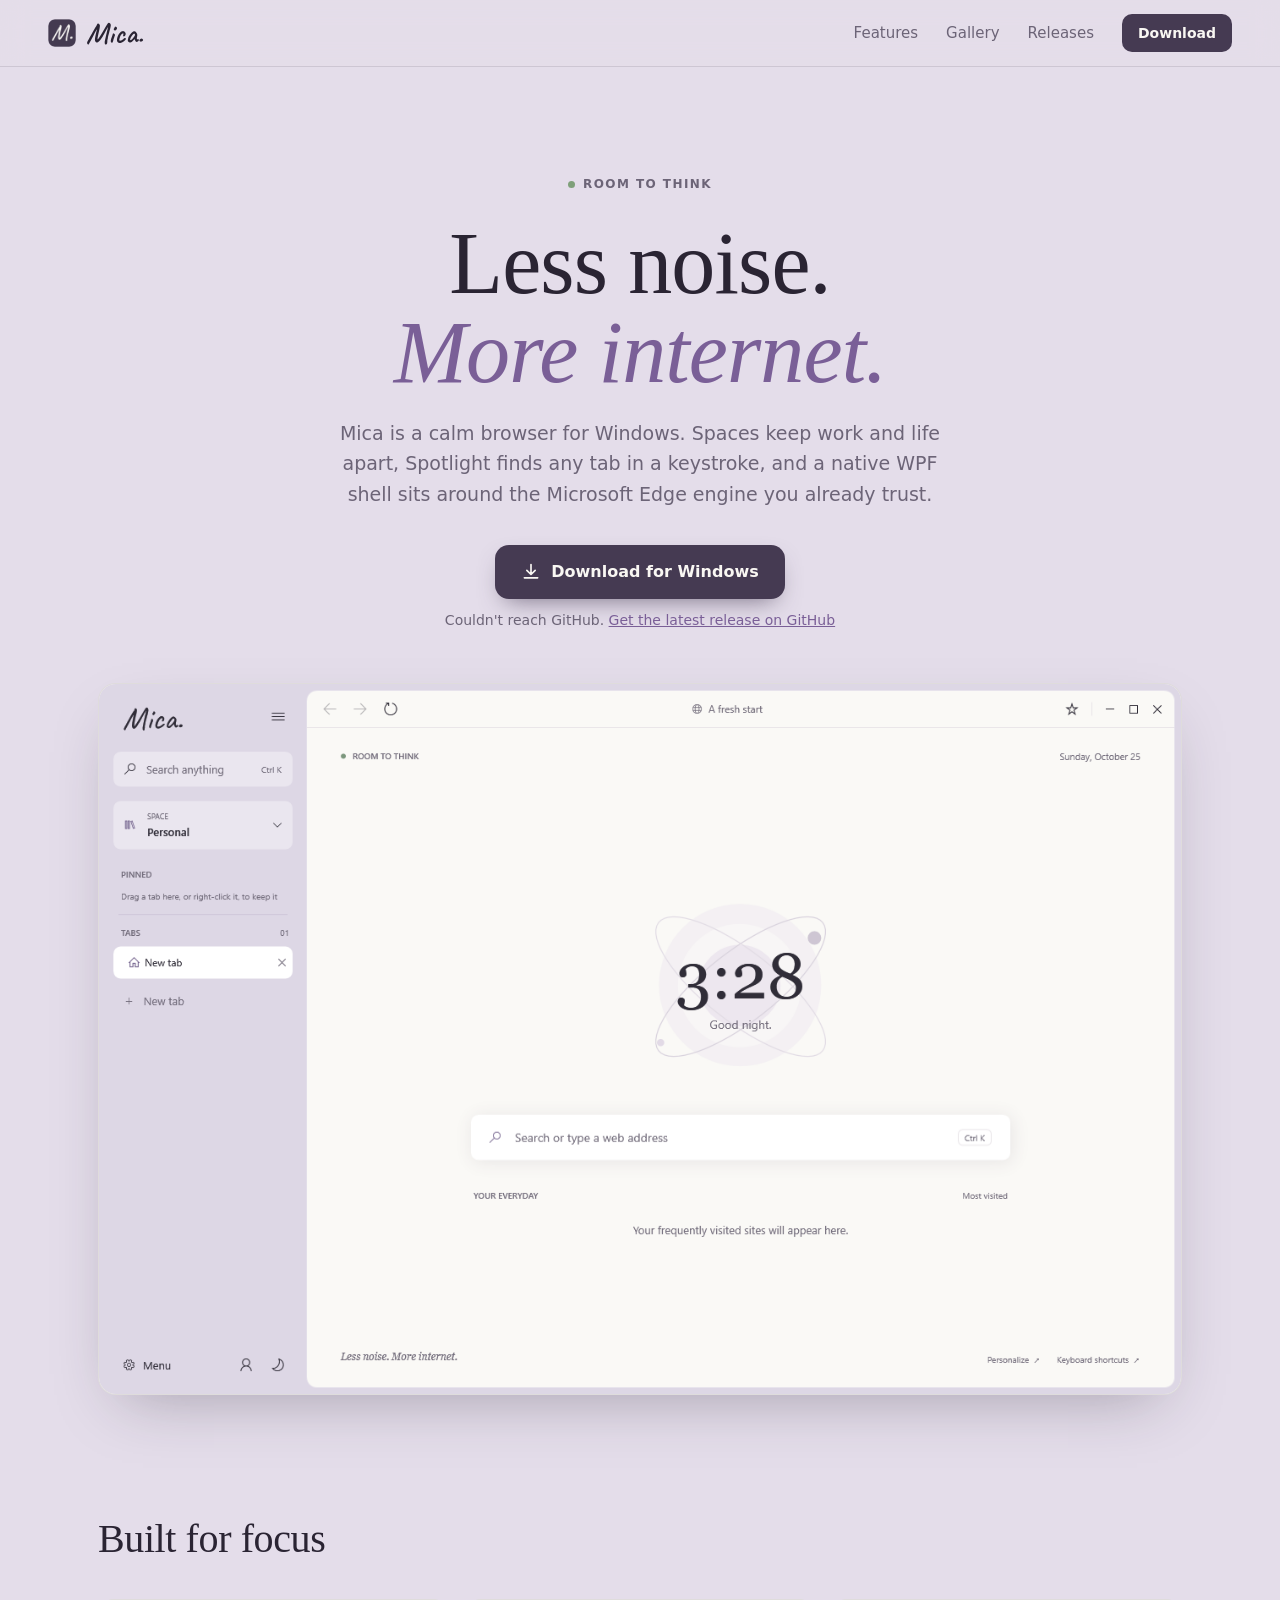
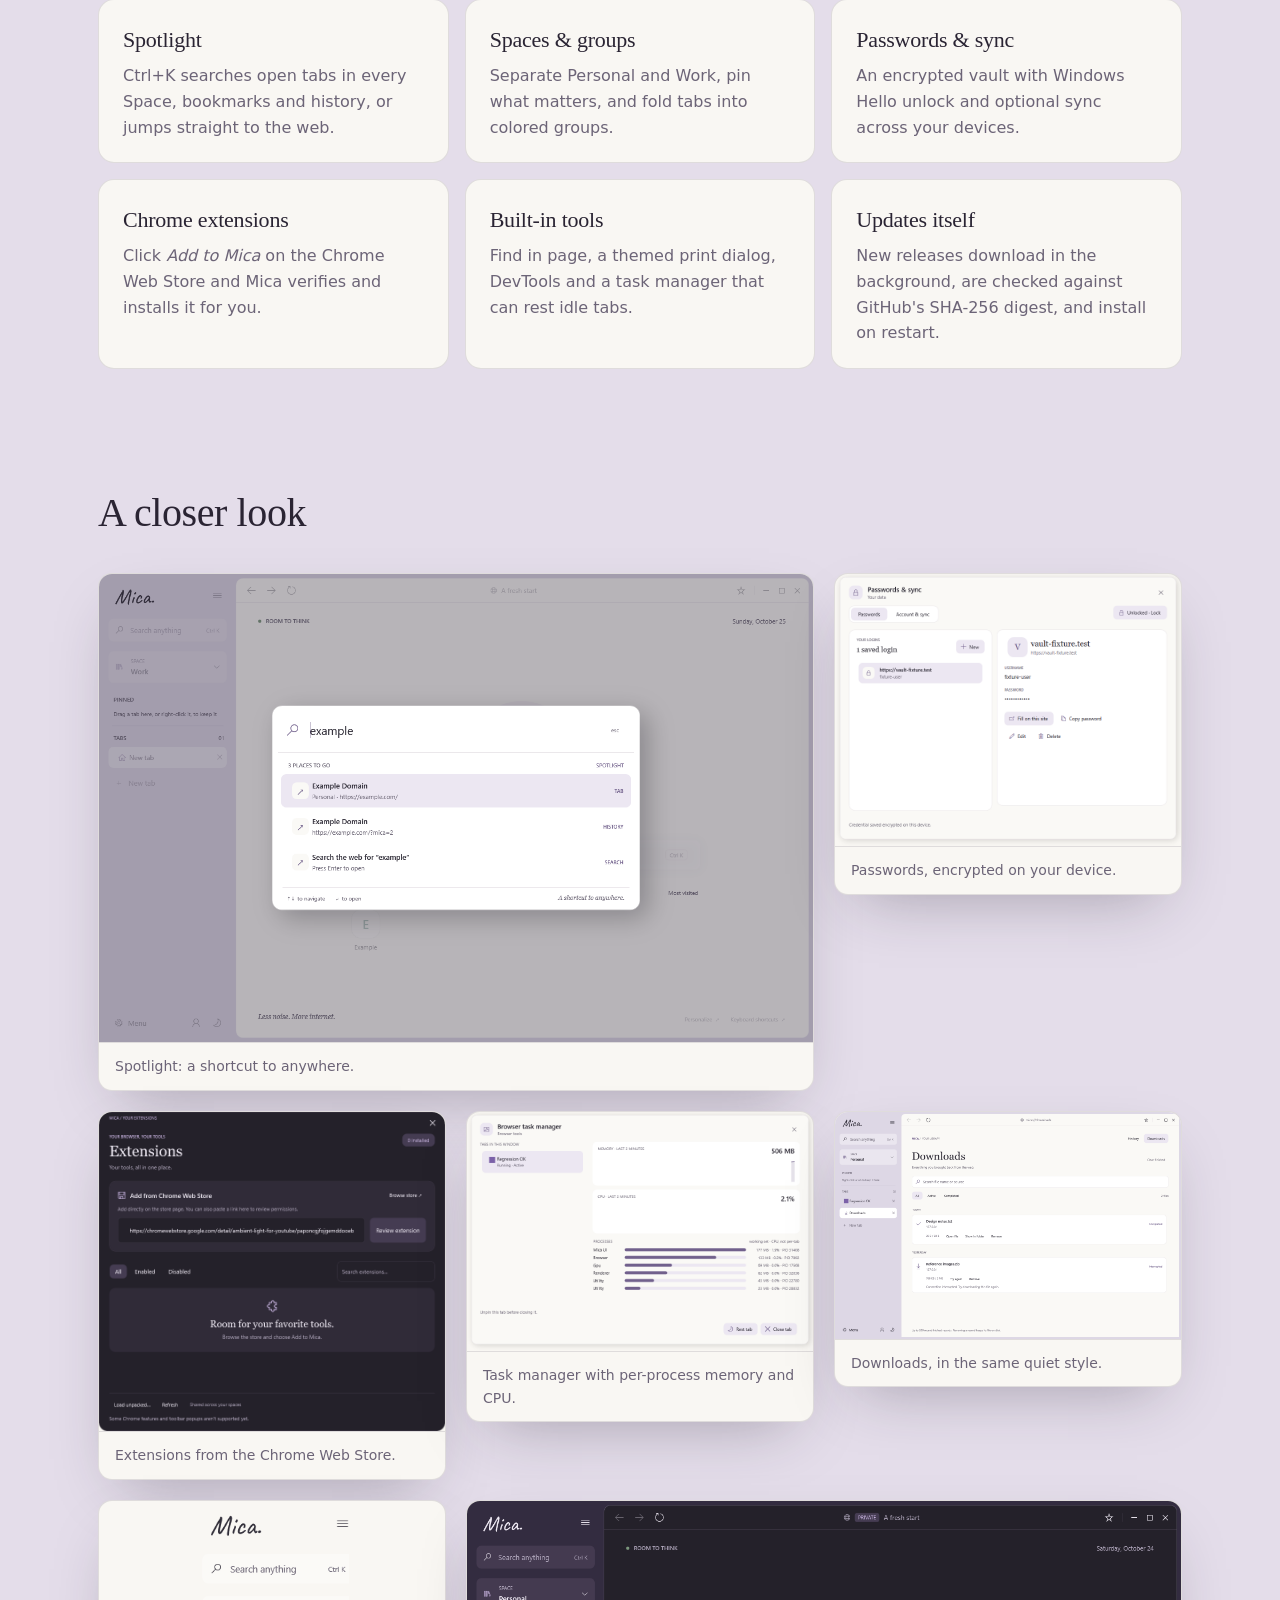
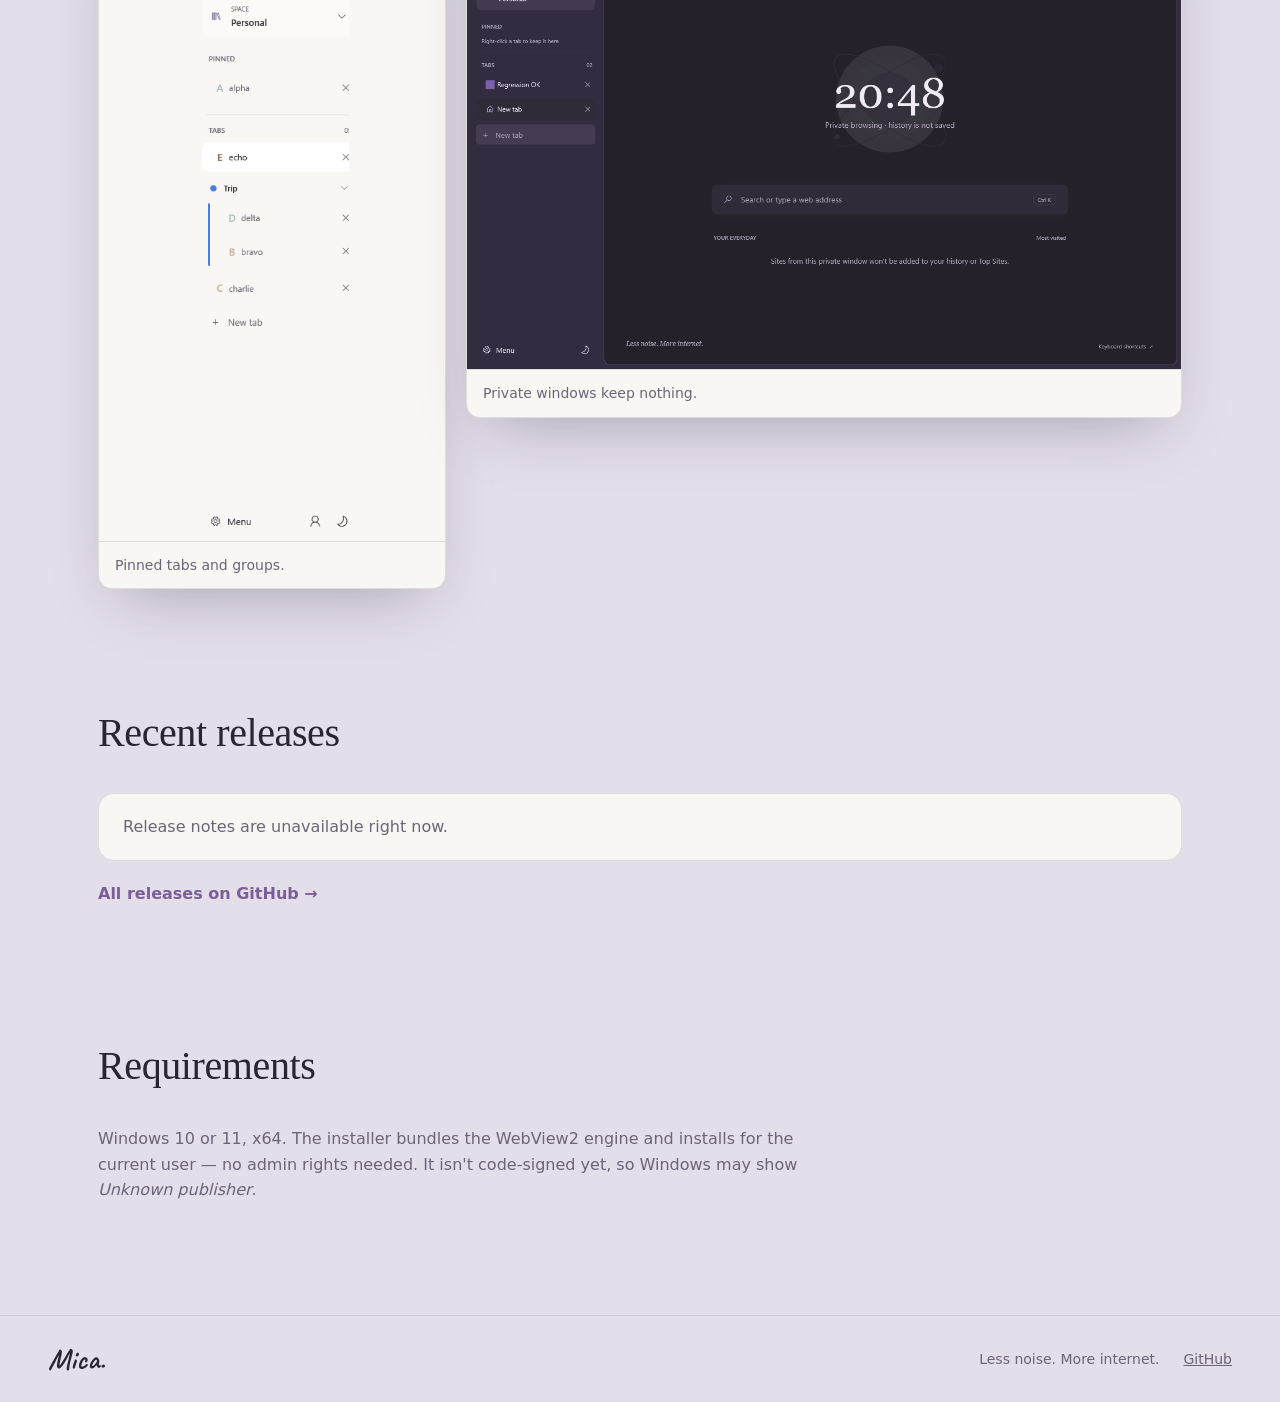
==== index.html @ 7f0ffe1c "Add Mica website Co-Authored-By: Claude Opus 5.5 <noreply@anthropic.com>" ====
<!doctype html>
<html lang="en">
<head>
<meta charset="utf-8">
<meta name="viewport" content="width=device-width, initial-scale=1">
<title>Mica Browser</title>
<meta name="description" content="Mica is a calm, Arc-inspired browser for Windows with Spaces, Spotlight search and a built-in password vault.">
<link rel="icon" href="assets/Mica.ico">
<link rel="stylesheet" href="style.css">
</head>
<body>
<header class="nav">
  <a class="brand" href="#top"><img src="assets/Mica.png" alt="" width="28" height="28"><span>Mica.</span></a>
  <nav>
    <a href="#features">Features</a>
    <a href="#gallery">Gallery</a>
    <a href="#releases">Releases</a>
    <a class="btn btn-small" href="#download" data-download>Download</a>
  </nav>
</header>

<main id="top">
  <section class="hero">
    <p class="eyebrow"><span class="dot"></span>Room to think</p>
    <h1>Less noise.<br><em>More internet.</em></h1>
    <p class="lede">Mica is a calm browser for Windows. Spaces keep work and life apart, Spotlight finds any tab in a keystroke, and a native WPF shell sits around the Microsoft Edge engine you already trust.</p>
    <div class="cta" id="download">
      <a class="btn" href="https://github.com/RumiDaNeko/mica./releases/latest" data-download>
        <svg viewBox="0 0 24 24" aria-hidden="true"><path d="M12 3v12m0 0-5-5m5 5 5-5M4 19h16"/></svg>
        <span data-label>Download for Windows</span>
      </a>
      <p class="meta" data-meta>Checking GitHub for the latest version…</p>
    </div>
    <figure class="shot shot-hero">
      <picture>
        <source srcset="assets/mica-dark.png" media="(prefers-color-scheme: dark)">
        <img src="assets/mica-home.png" alt="Mica home page with sidebar, clock and search box" width="1280" height="840">
      </picture>
    </figure>
  </section>

  <section id="features" class="features">
    <h2>Built for focus</h2>
    <div class="grid">
      <article><h3>Spotlight</h3><p>Ctrl+K searches open tabs in every Space, bookmarks and history, or jumps straight to the web.</p></article>
      <article><h3>Spaces &amp; groups</h3><p>Separate Personal and Work, pin what matters, and fold tabs into colored groups.</p></article>
      <article><h3>Passwords &amp; sync</h3><p>An encrypted vault with Windows Hello unlock and optional sync across your devices.</p></article>
      <article><h3>Chrome extensions</h3><p>Click <em>Add to Mica</em> on the Chrome Web Store and Mica verifies and installs it for you.</p></article>
      <article><h3>Built-in tools</h3><p>Find in page, a themed print dialog, DevTools and a task manager that can rest idle tabs.</p></article>
      <article><h3>Updates itself</h3><p>New releases download in the background, are checked against GitHub's SHA-256 digest, and install on restart.</p></article>
    </div>
  </section>

  <section id="gallery" class="gallery">
    <h2>A closer look</h2>
    <div class="shots">
      <figure class="shot wide"><img src="assets/mica-spotlight.png" alt="Spotlight search overlay" loading="lazy"><figcaption>Spotlight: a shortcut to anywhere.</figcaption></figure>
      <figure class="shot"><img src="assets/mica-vault.png" alt="Passwords and sync vault" loading="lazy"><figcaption>Passwords, encrypted on your device.</figcaption></figure>
      <figure class="shot"><img src="assets/mica-extensions-v0111-dark.png" alt="Extensions manager in dark theme" loading="lazy"><figcaption>Extensions from the Chrome Web Store.</figcaption></figure>
      <figure class="shot"><img src="assets/mica-task-manager.png" alt="Browser task manager" loading="lazy"><figcaption>Task manager with per-process memory and CPU.</figcaption></figure>
      <figure class="shot"><img src="assets/mica-downloads.png" alt="Downloads page" loading="lazy"><figcaption>Downloads, in the same quiet style.</figcaption></figure>
      <figure class="shot tall"><img src="assets/tabs-grouped.png" alt="Sidebar with pinned tabs and a tab group" loading="lazy"><figcaption>Pinned tabs and groups.</figcaption></figure>
      <figure class="shot wide2"><img src="assets/mica-private.png" alt="Private window" loading="lazy"><figcaption>Private windows keep nothing.</figcaption></figure>
    </div>
  </section>

  <section id="releases" class="releases">
    <h2>Recent releases</h2>
    <ol class="release-list" data-releases><li class="muted">Loading release notes from GitHub…</li></ol>
    <p><a class="link" href="https://github.com/RumiDaNeko/mica./releases">All releases on GitHub →</a></p>
  </section>

  <section class="req">
    <h2>Requirements</h2>
    <p>Windows 10 or 11, x64. The installer bundles the WebView2 engine and installs for the current user — no admin rights needed. It isn't code-signed yet, so Windows may show <em>Unknown publisher</em>.</p>
  </section>
</main>

<footer>
  <span class="wordmark">Mica.</span>
  <span>Less noise. More internet.</span>
  <a href="https://github.com/RumiDaNeko/mica.">GitHub</a>
</footer>

<dialog class="lightbox" data-lightbox><img alt=""></dialog>
<script src="app.js"></script>
</body>
</html>
---- style.css ----
@font-face { font-family: "Caveat"; src: url("assets/Caveat.ttf") format("truetype"); font-display: swap; }

:root {
  --bg: #e4ddea;
  --surface: #f9f7f3;
  --ink: #2a2433;
  --muted: #6c6477;
  --plum: #453a52;
  --accent: #7a5f97;
  --line: rgba(69, 58, 82, .14);
  --shadow: 0 24px 60px -24px rgba(42, 36, 51, .35);
  --serif: "Iowan Old Style", Georgia, "Times New Roman", serif;
  --sans: "Segoe UI Variable Text", "Segoe UI", system-ui, sans-serif;
}
@media (prefers-color-scheme: dark) {
  :root {
    --bg: #2b2438;
    --surface: #221e2a;
    --ink: #efebf4;
    --muted: #a69db3;
    --plum: #d9cfe6;
    --accent: #b9a2d6;
    --line: rgba(255, 255, 255, .1);
    --shadow: 0 24px 60px -20px rgba(0, 0, 0, .6);
  }
}

* { box-sizing: border-box; }
html { scroll-behavior: smooth; }
body { margin: 0; background: var(--bg); color: var(--ink); font: 16px/1.6 var(--sans); }
a { color: inherit; }
img { display: block; max-width: 100%; height: auto; }

.nav {
  position: sticky; top: 0; z-index: 5;
  display: flex; align-items: center; justify-content: space-between;
  padding: 14px clamp(16px, 4vw, 48px);
  background: color-mix(in srgb, var(--bg) 82%, transparent);
  backdrop-filter: blur(14px);
  border-bottom: 1px solid var(--line);
}
.brand { display: flex; align-items: center; gap: 10px; text-decoration: none; }
.brand img { border-radius: 7px; }
.brand span, .wordmark { font: 600 30px/1 "Caveat", cursive; }
.nav nav { display: flex; align-items: center; gap: clamp(10px, 2.5vw, 28px); font-size: 15px; }
.nav nav a:not(.btn) { text-decoration: none; color: var(--muted); }
.nav nav a:not(.btn):hover { color: var(--ink); }

main > section { padding: 0 clamp(16px, 4vw, 48px); max-width: 1180px; margin: 0 auto; }
h1, h2, h3 { font-family: var(--serif); font-weight: 500; letter-spacing: -.01em; }
h2 { font-size: clamp(28px, 4vw, 40px); margin: 0 0 28px; }

.hero { text-align: center; padding-top: clamp(48px, 9vw, 96px) !important; }
.eyebrow { display: inline-flex; align-items: center; gap: 8px; font-size: 12px; font-weight: 600; letter-spacing: .12em; text-transform: uppercase; color: var(--muted); }
.dot { width: 7px; height: 7px; border-radius: 50%; background: #7fa07a; }
h1 { font-size: clamp(44px, 8vw, 88px); line-height: 1.02; margin: 12px 0 20px; }
h1 em { color: var(--accent); }
.lede { max-width: 620px; margin: 0 auto; color: var(--muted); font-size: clamp(16px, 2vw, 19px); }

.cta { margin: 36px 0 52px; display: flex; flex-direction: column; align-items: center; gap: 10px; }
.btn {
  display: inline-flex; align-items: center; gap: 10px;
  padding: 14px 26px; border-radius: 14px;
  background: var(--plum); color: var(--surface);
  text-decoration: none; font-weight: 600;
  box-shadow: 0 10px 24px -10px rgba(69, 58, 82, .7);
  transition: transform .15s ease, box-shadow .15s ease;
}
.btn:hover { transform: translateY(-1px); box-shadow: 0 14px 28px -10px rgba(69, 58, 82, .8); }
.btn svg { width: 20px; height: 20px; fill: none; stroke: currentColor; stroke-width: 2; stroke-linecap: round; stroke-linejoin: round; }
.btn-small { padding: 8px 16px; border-radius: 10px; font-size: 14px; box-shadow: none; }
.meta { margin: 0; font-size: 14px; color: var(--muted); min-height: 1.6em; }
.meta a { color: var(--accent); }

.shot { margin: 0; border-radius: 14px; overflow: hidden; background: var(--surface); box-shadow: var(--shadow); border: 1px solid var(--line); }
.shot img { cursor: zoom-in; width: 100%; }
.shot-hero { max-width: 1100px; margin: 0 auto; border-radius: 18px; }
.shot-hero img { cursor: default; }
figcaption { padding: 12px 16px; font-size: 14px; color: var(--muted); border-top: 1px solid var(--line); }

.features, .gallery, .releases, .req { padding-top: clamp(64px, 10vw, 112px) !important; }
.grid { display: grid; grid-template-columns: repeat(auto-fit, minmax(260px, 1fr)); gap: 16px; }
.grid article { background: var(--surface); border: 1px solid var(--line); border-radius: 16px; padding: 22px 24px; }
.grid h3 { margin: 0 0 6px; font-size: 22px; }
.grid p { margin: 0; color: var(--muted); }

.shots { display: grid; grid-template-columns: repeat(3, 1fr); gap: 20px; align-items: start; }
.shots .wide { grid-column: span 2; }
.shots .wide2 { grid-column: span 2; }
.shots .tall { grid-row: span 2; }
.shots .tall img { width: auto; max-width: 100%; max-height: 640px; margin: 0 auto; }
@media (max-width: 860px) {
  .shots { grid-template-columns: 1fr; }
  .shots .wide, .shots .wide2 { grid-column: auto; }
  .shots .tall { grid-row: auto; }
  .shots .tall img { max-height: 520px; }
}

.release-list { list-style: none; padding: 0; margin: 0 0 20px; display: grid; gap: 14px; }
.release-list li { background: var(--surface); border: 1px solid var(--line); border-radius: 16px; padding: 20px 24px; }
.release-list .head { display: flex; flex-wrap: wrap; align-items: baseline; gap: 6px 14px; }
.release-list h3 { margin: 0; font-size: 22px; }
.release-list .badge { font-size: 11px; font-weight: 700; letter-spacing: .08em; text-transform: uppercase; color: var(--accent); }
.release-list time { font-size: 14px; color: var(--muted); }
.release-list .notes { margin-top: 8px; color: var(--muted); white-space: pre-line; overflow-wrap: anywhere; }
.release-list .notes:empty { display: none; }
.release-list .notes.clamped { max-height: 9.6em; overflow: hidden; -webkit-mask-image: linear-gradient(#000 60%, transparent); mask-image: linear-gradient(#000 60%, transparent); }
.release-list .more { margin-top: 6px; padding: 0; border: 0; background: none; color: var(--accent); font: 600 14px var(--sans); cursor: pointer; }
.muted { color: var(--muted); }
.link { color: var(--accent); font-weight: 600; text-decoration: none; }
.link:hover { text-decoration: underline; }

.req p { max-width: 720px; color: var(--muted); margin: 0; }

footer {
  margin-top: clamp(64px, 10vw, 112px);
  padding: 28px clamp(16px, 4vw, 48px);
  border-top: 1px solid var(--line);
  display: flex; flex-wrap: wrap; gap: 8px 24px; align-items: center;
  color: var(--muted); font-size: 14px;
}
footer .wordmark { color: var(--ink); margin-right: auto; }

.lightbox { padding: 0; border: 0; background: transparent; max-width: 94vw; max-height: 92vh; }
.lightbox::backdrop { background: rgba(20, 16, 26, .75); backdrop-filter: blur(4px); }
.lightbox img { max-width: 94vw; max-height: 92vh; border-radius: 12px; cursor: zoom-out; }

@media (max-width: 560px) {
  .nav nav a:not(.btn) { display: none; }
}
@media (prefers-reduced-motion: reduce) {
  html { scroll-behavior: auto; }
  .btn { transition: none; }
}
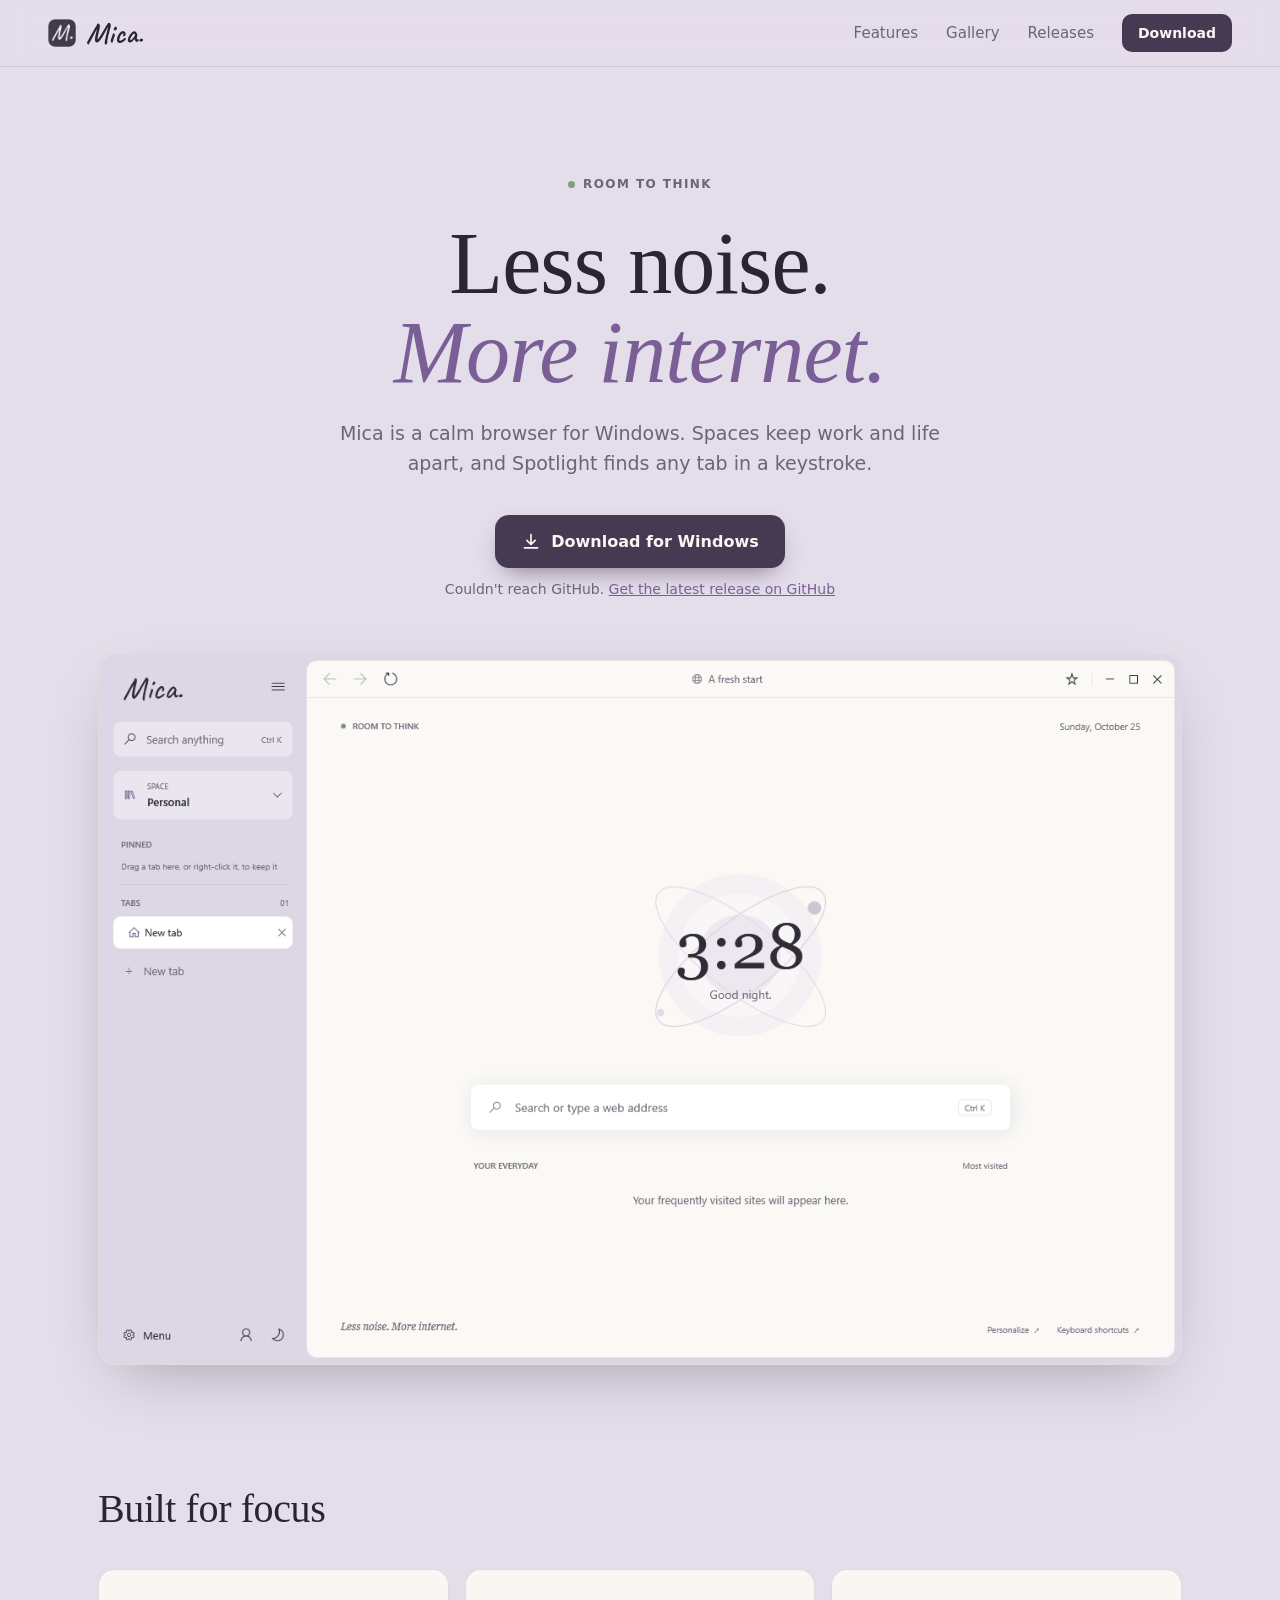
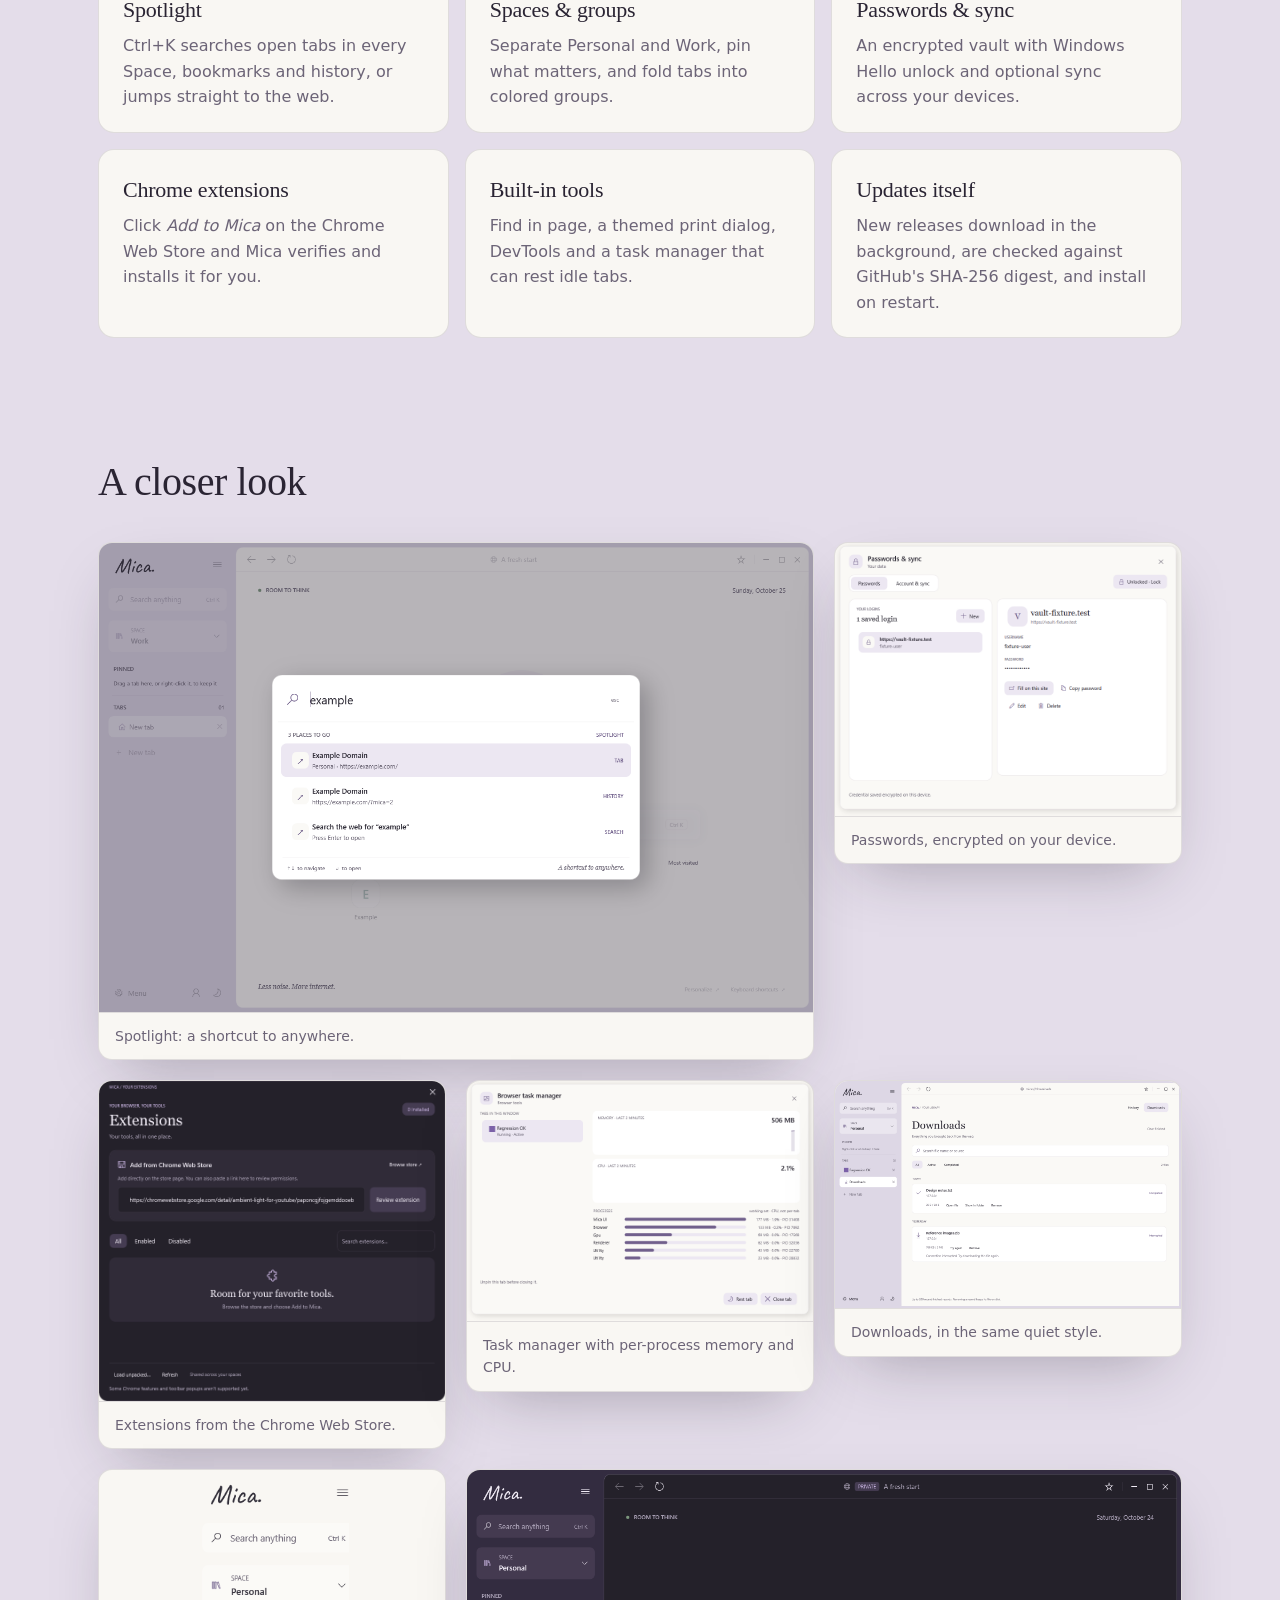
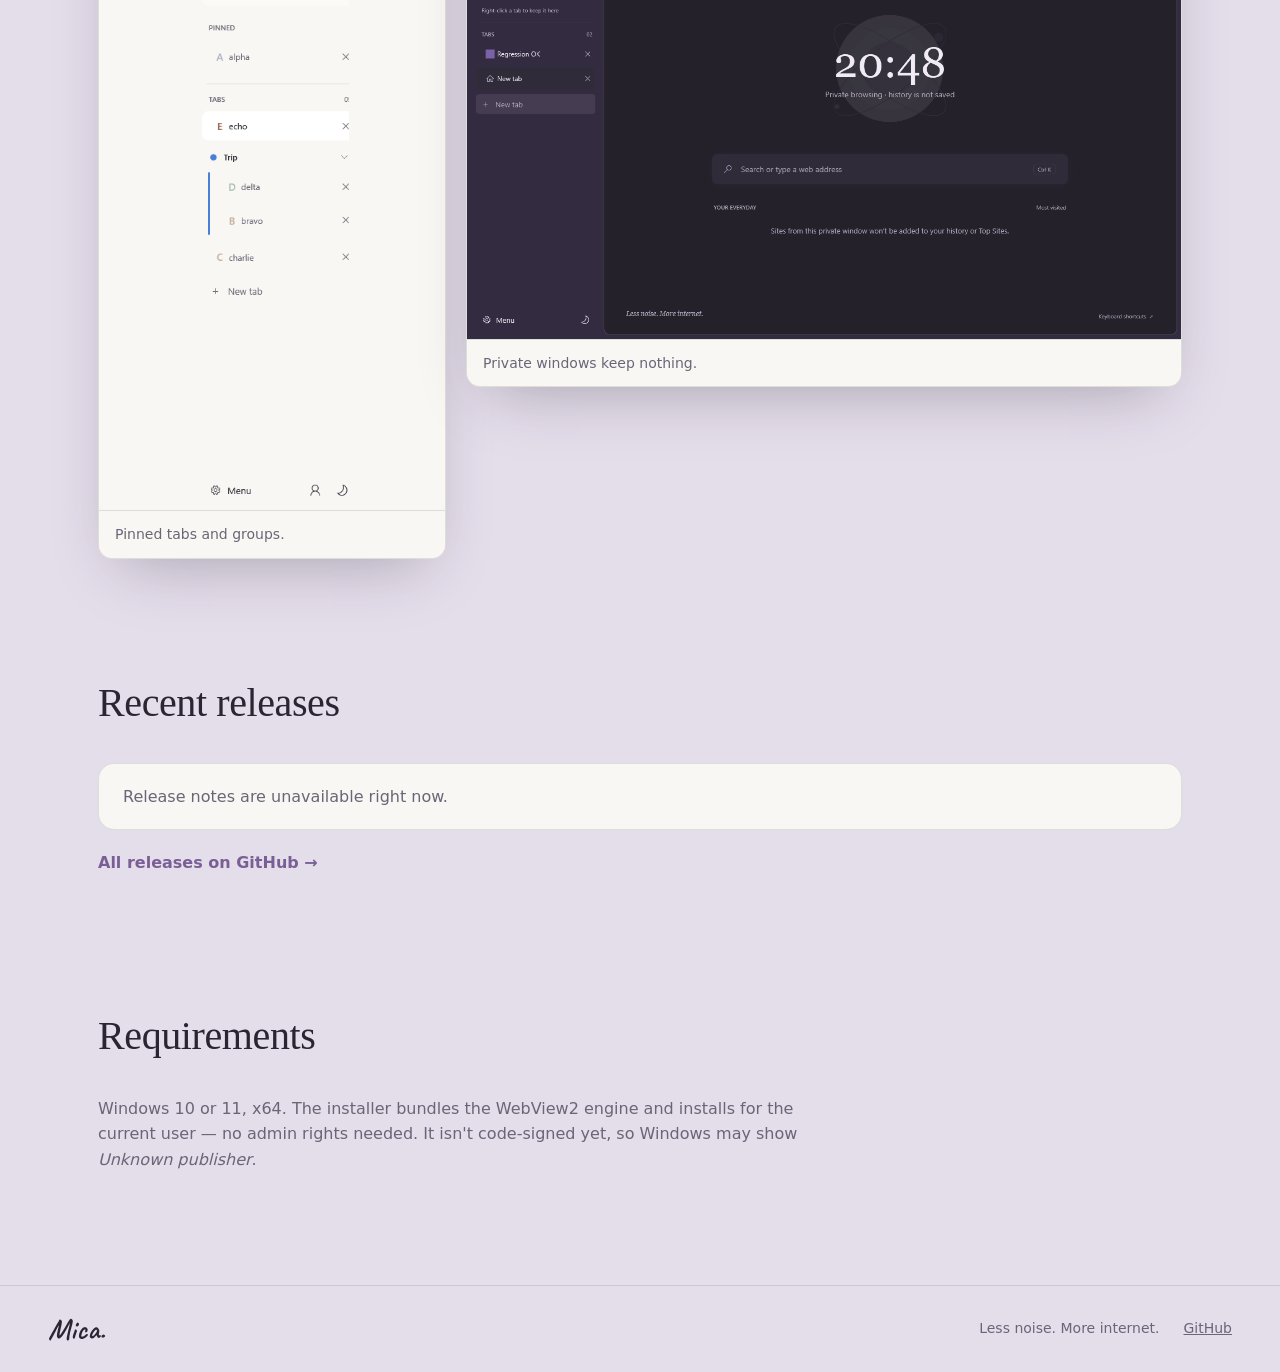
==== commit d3b62a25: "Shorten the intro paragraph Co-Authored-By: Claude Opus 5.5 <noreply@anthropic.com>" ====
--- a/index.html
+++ b/index.html
@@ -3,9 +3,42 @@
 <head>
 <meta charset="utf-8">
 <meta name="viewport" content="width=device-width, initial-scale=1">
-<title>Mica Browser</title>
+<title>Mica Browser: less noise, more internet</title>
 <meta name="description" content="Mica is a calm, Arc-inspired browser for Windows with Spaces, Spotlight search and a built-in password vault.">
+<link rel="canonical" href="https://lessnoise.online/">
+<meta name="theme-color" content="#2b2438">
+
+<meta property="og:type" content="website">
+<meta property="og:site_name" content="Mica">
+<meta property="og:url" content="https://lessnoise.online/">
+<meta property="og:title" content="Mica: less noise, more internet">
+<meta property="og:description" content="A calm, Arc-inspired browser for Windows with Spaces, Spotlight search and a built-in password vault.">
+<meta property="og:image" content="https://lessnoise.online/assets/og-image.png">
+<meta property="og:image:width" content="1200">
+<meta property="og:image:height" content="630">
+<meta property="og:image:alt" content="Mica browser: Less noise. More internet.">
+<meta name="twitter:card" content="summary_large_image">
+<meta name="twitter:title" content="Mica: less noise, more internet">
+<meta name="twitter:description" content="A calm, Arc-inspired browser for Windows with Spaces and Spotlight search.">
+<meta name="twitter:image" content="https://lessnoise.online/assets/og-image.png">
+
+<script type="application/ld+json">
+{
+  "@context": "https://schema.org",
+  "@type": "SoftwareApplication",
+  "name": "Mica",
+  "operatingSystem": "Windows 10, Windows 11",
+  "applicationCategory": "BrowserApplication",
+  "description": "A calm, Arc-inspired browser for Windows with Spaces, Spotlight search and a built-in password vault.",
+  "url": "https://lessnoise.online/",
+  "image": "https://lessnoise.online/assets/og-image.png",
+  "downloadUrl": "https://github.com/RumiDaNeko/mica./releases/latest",
+  "offers": { "@type": "Offer", "price": "0", "priceCurrency": "USD" }
+}
+</script>
+
 <link rel="icon" href="assets/Mica.ico">
+<link rel="apple-touch-icon" href="assets/Mica.png">
 <link rel="stylesheet" href="style.css">
 </head>
 <body>
@@ -23,7 +56,7 @@
   <section class="hero">
     <p class="eyebrow"><span class="dot"></span>Room to think</p>
     <h1>Less noise.<br><em>More internet.</em></h1>
-    <p class="lede">Mica is a calm browser for Windows. Spaces keep work and life apart, Spotlight finds any tab in a keystroke, and a native WPF shell sits around the Microsoft Edge engine you already trust.</p>
+    <p class="lede">Mica is a calm browser for Windows. Spaces keep work and life apart, and Spotlight finds any tab in a keystroke.</p>
     <div class="cta" id="download">
       <a class="btn" href="https://github.com/RumiDaNeko/mica./releases/latest" data-download>
         <svg viewBox="0 0 24 24" aria-hidden="true"><path d="M12 3v12m0 0-5-5m5 5 5-5M4 19h16"/></svg>
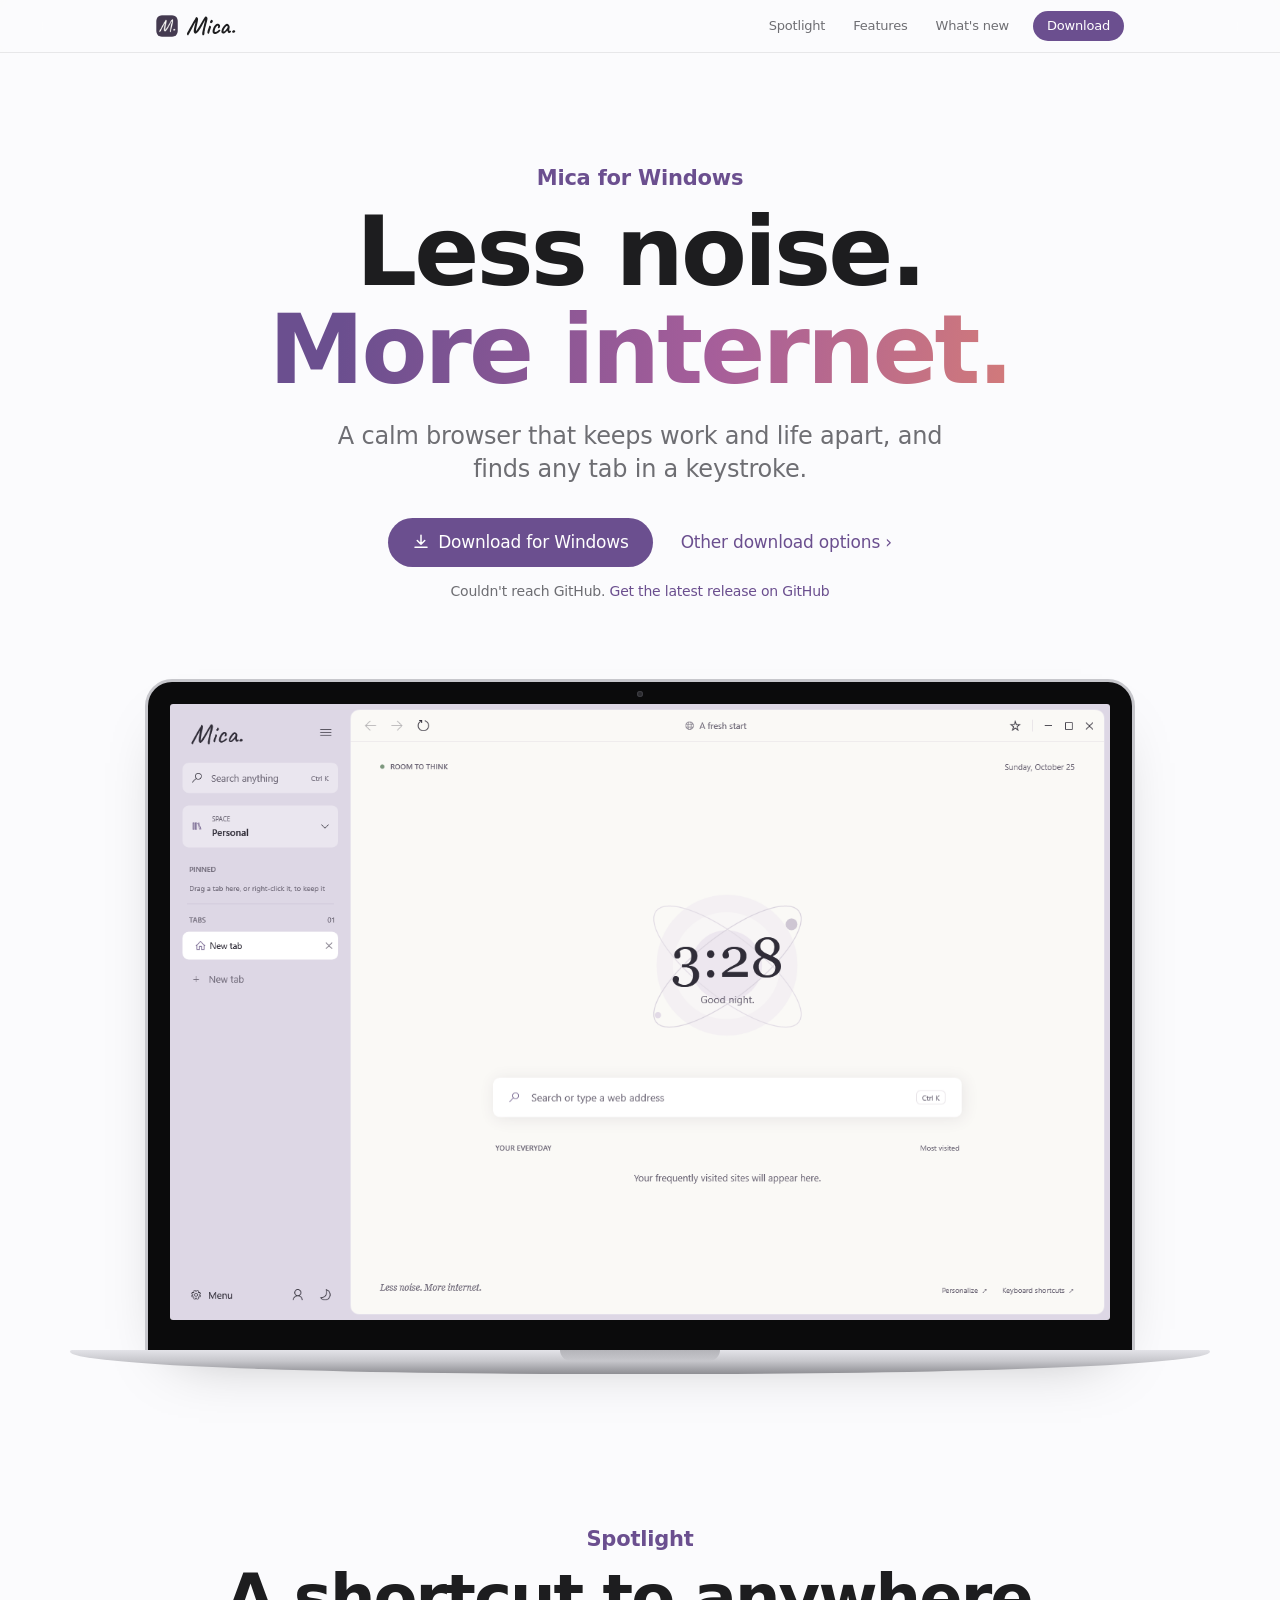
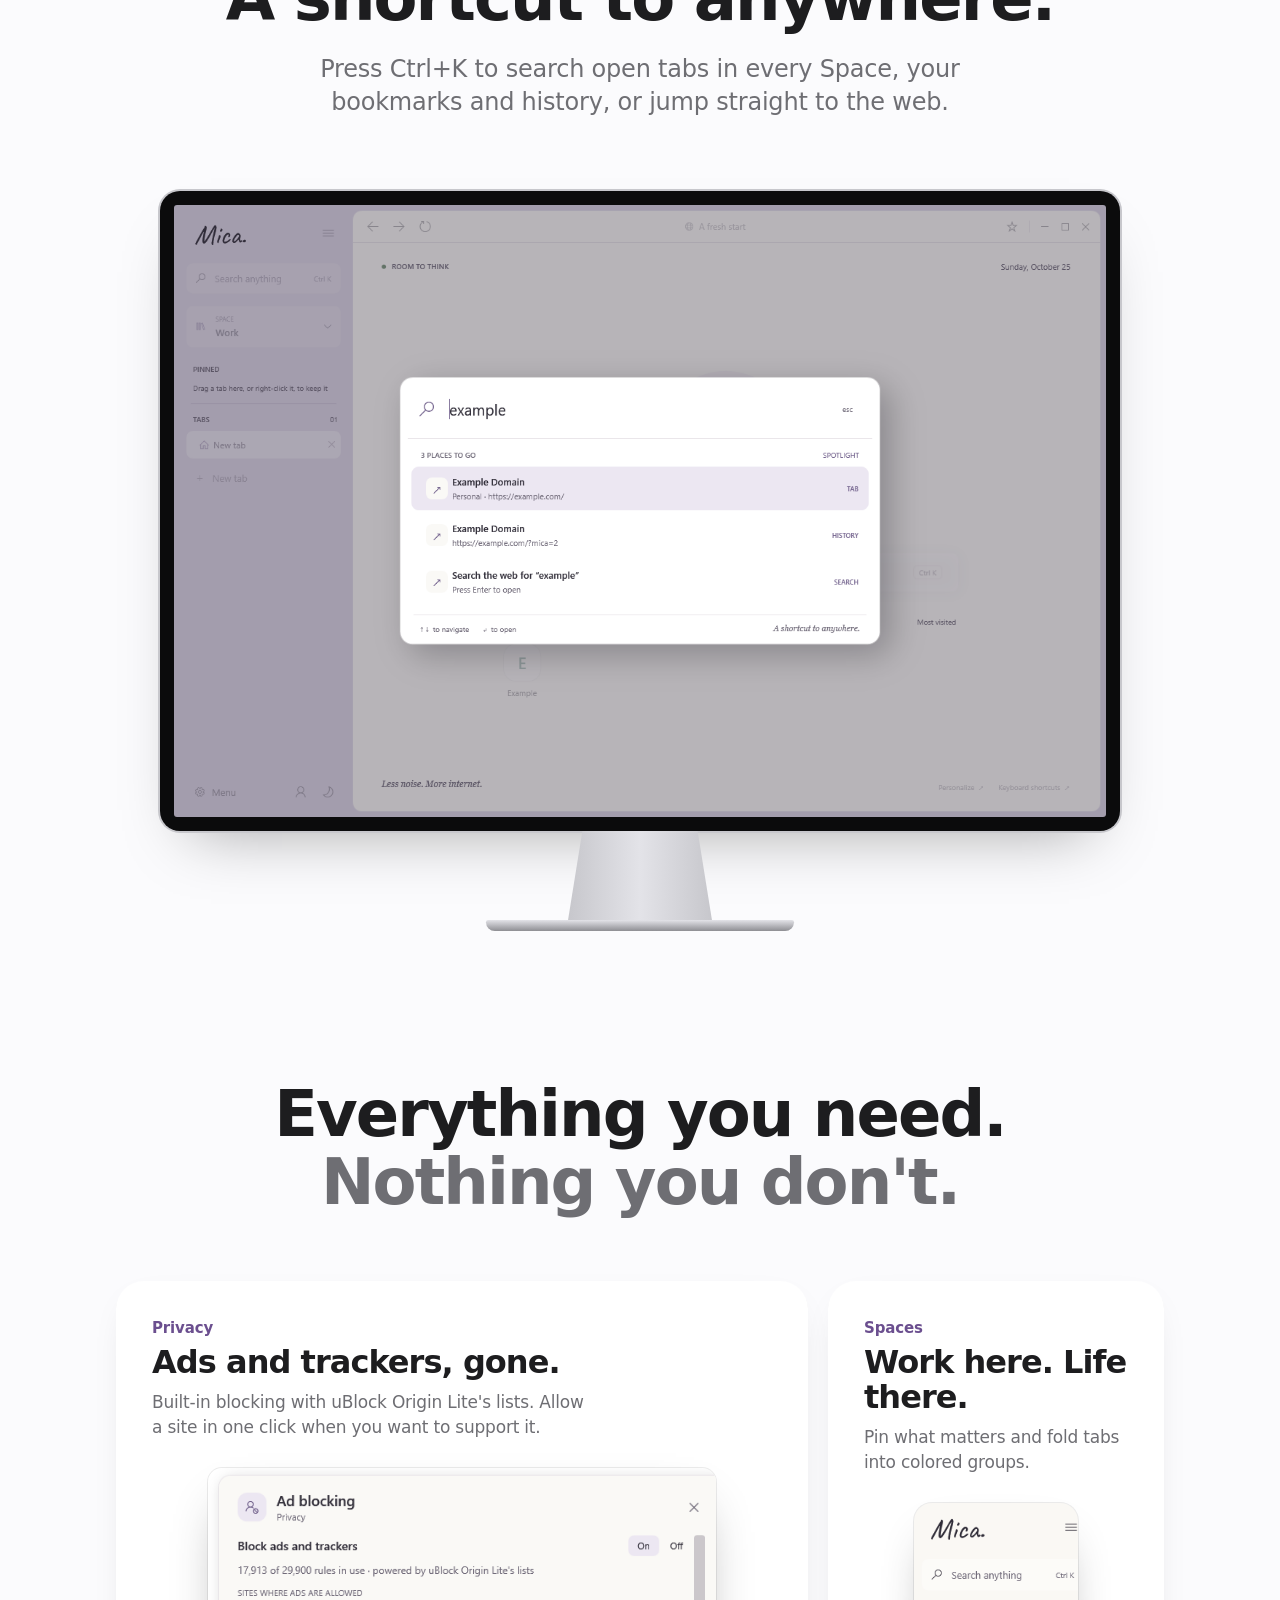
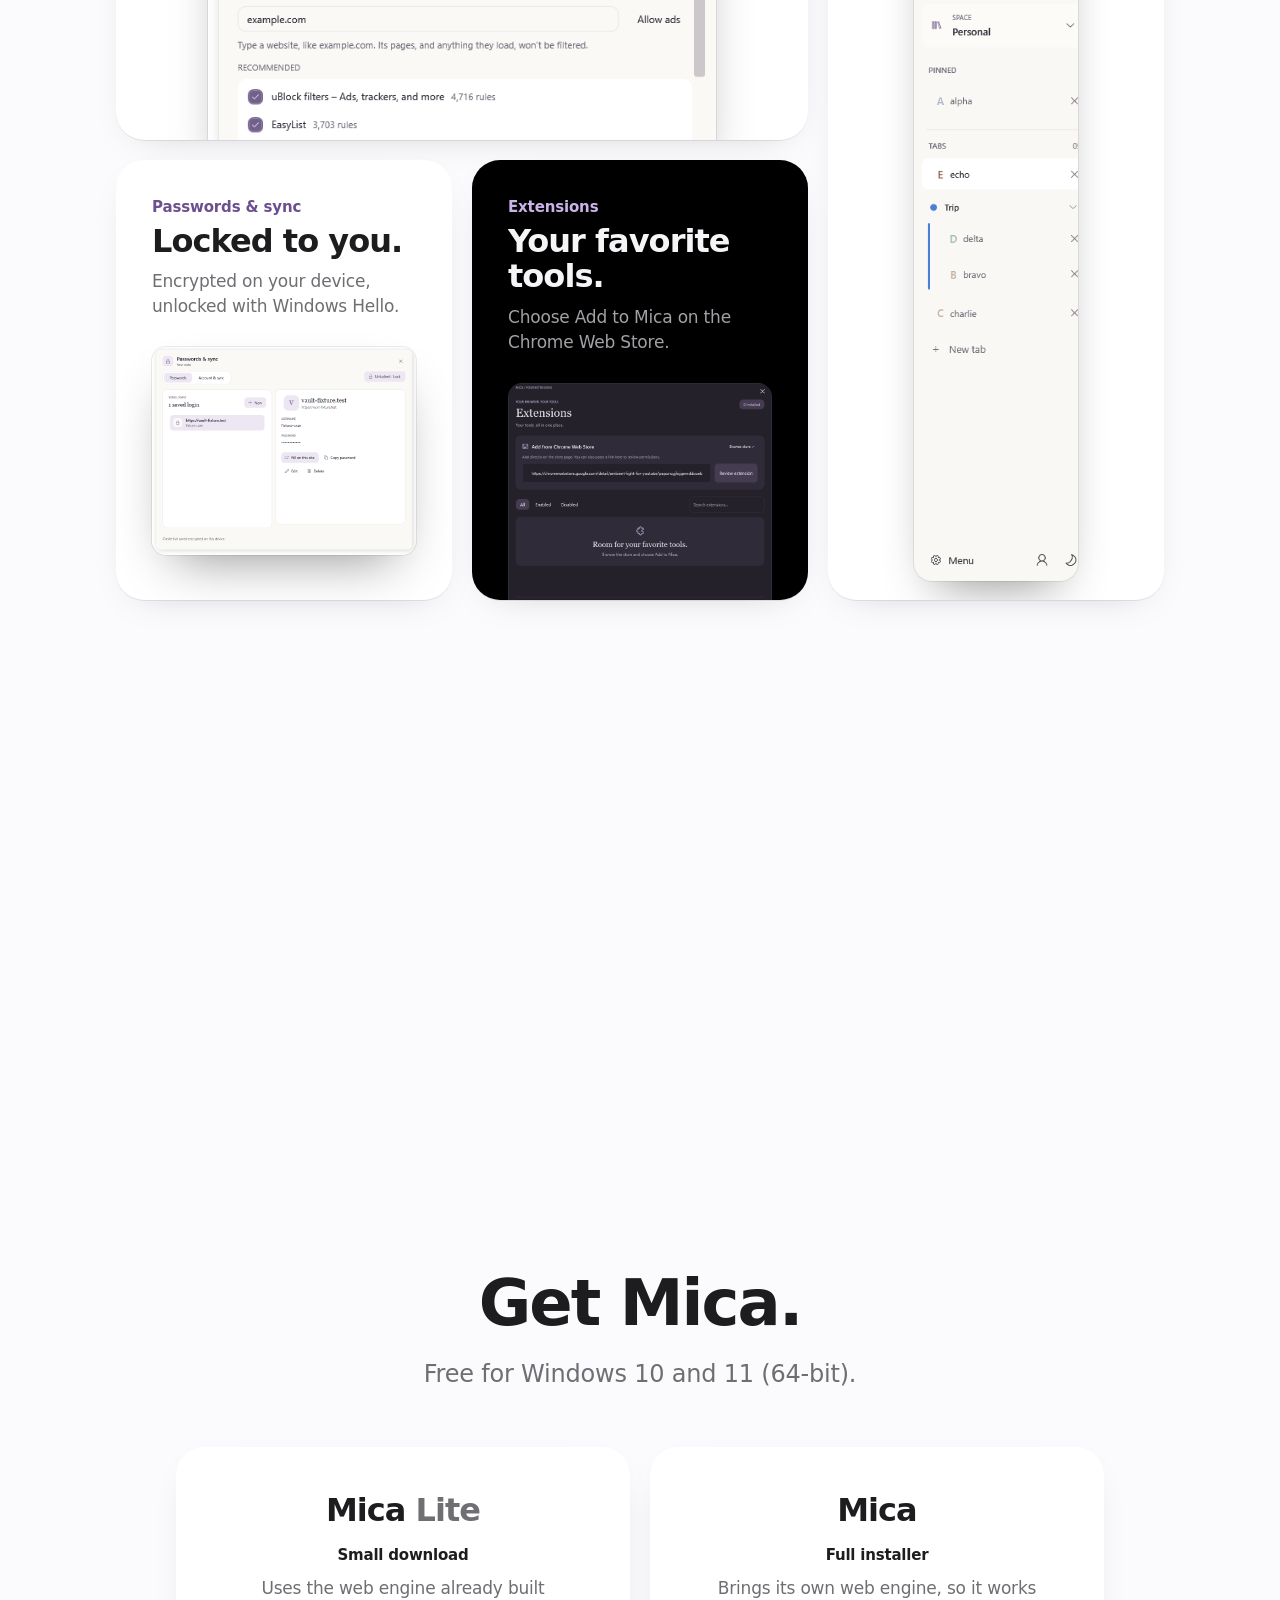
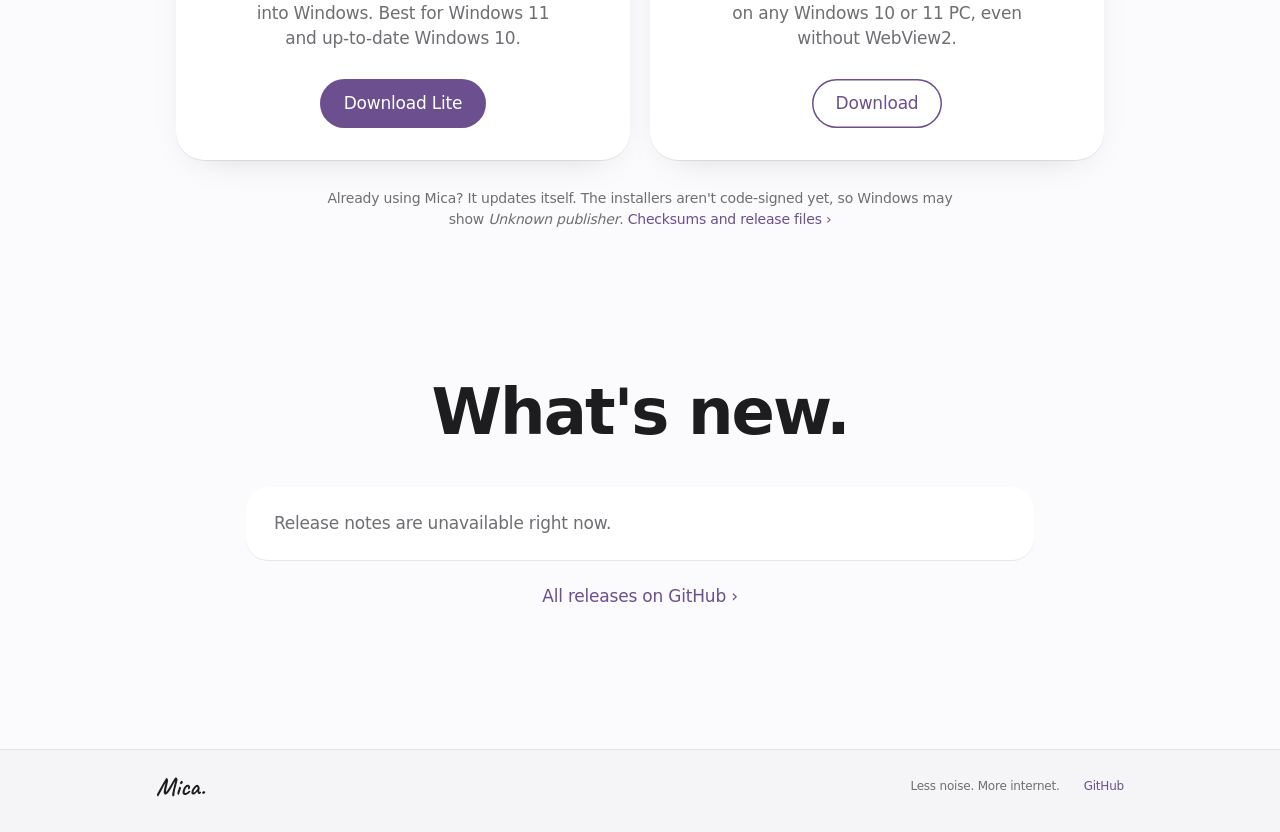
==== commit 8a5a2a77: "Redesign the site around device frames and offer the Lite installer Co-Authored-By: Claude Opus 5.5 " ====
--- a/index.html
+++ b/index.html
@@ -4,9 +4,10 @@
 <meta charset="utf-8">
 <meta name="viewport" content="width=device-width, initial-scale=1">
 <title>Mica Browser: less noise, more internet</title>
-<meta name="description" content="Mica is a calm, Arc-inspired browser for Windows with Spaces, Spotlight search and a built-in password vault.">
+<meta name="description" content="Mica is a calm, Arc-inspired browser for Windows with Spaces, Spotlight search, ad blocking and a built-in password vault.">
 <link rel="canonical" href="https://lessnoise.online/">
-<meta name="theme-color" content="#2b2438">
+<meta name="theme-color" content="#fbfbfd" media="(prefers-color-scheme: light)">
+<meta name="theme-color" content="#000000" media="(prefers-color-scheme: dark)">
 
 <meta property="og:type" content="website">
 <meta property="og:site_name" content="Mica">
@@ -29,7 +30,7 @@
   "name": "Mica",
   "operatingSystem": "Windows 10, Windows 11",
   "applicationCategory": "BrowserApplication",
-  "description": "A calm, Arc-inspired browser for Windows with Spaces, Spotlight search and a built-in password vault.",
+  "description": "A calm, Arc-inspired browser for Windows with Spaces, Spotlight search, ad blocking and a built-in password vault.",
   "url": "https://lessnoise.online/",
   "image": "https://lessnoise.online/assets/og-image.png",
   "downloadUrl": "https://github.com/RumiDaNeko/mica./releases/latest",
@@ -40,82 +41,158 @@
 <link rel="icon" href="assets/Mica.ico">
 <link rel="apple-touch-icon" href="assets/Mica.png">
 <link rel="stylesheet" href="style.css">
+<script>document.documentElement.classList.add('js')</script>
 </head>
 <body>
 <header class="nav">
-  <a class="brand" href="#top"><img src="assets/Mica.png" alt="" width="28" height="28"><span>Mica.</span></a>
-  <nav>
-    <a href="#features">Features</a>
-    <a href="#gallery">Gallery</a>
-    <a href="#releases">Releases</a>
-    <a class="btn btn-small" href="#download" data-download>Download</a>
-  </nav>
+  <div class="nav-inner">
+    <a class="brand" href="#top" aria-label="Mica home"><img src="assets/Mica.png" alt="" width="22" height="22"><span>Mica.</span></a>
+    <nav aria-label="Sections">
+      <a href="#spotlight">Spotlight</a>
+      <a href="#features">Features</a>
+      <a href="#releases">What's new</a>
+    </nav>
+    <a class="pill pill-small" href="#download">Download</a>
+  </div>
 </header>
 
 <main id="top">
+  <!-- Hero: the product on a laptop, Apple-style. -->
   <section class="hero">
-    <p class="eyebrow"><span class="dot"></span>Room to think</p>
-    <h1>Less noise.<br><em>More internet.</em></h1>
-    <p class="lede">Mica is a calm browser for Windows. Spaces keep work and life apart, and Spotlight finds any tab in a keystroke.</p>
-    <div class="cta" id="download">
-      <a class="btn" href="https://github.com/RumiDaNeko/mica./releases/latest" data-download>
+    <p class="eyebrow reveal">Mica for Windows</p>
+    <h1 class="reveal">Less noise.<br><span class="tint">More internet.</span></h1>
+    <p class="lede reveal">A calm browser that keeps work and life apart, and finds any tab in a keystroke.</p>
+    <div class="cta reveal">
+      <a class="pill" href="https://github.com/RumiDaNeko/mica./releases/latest" data-primary>
         <svg viewBox="0 0 24 24" aria-hidden="true"><path d="M12 3v12m0 0-5-5m5 5 5-5M4 19h16"/></svg>
-        <span data-label>Download for Windows</span>
+        <span data-primary-label>Download for Windows</span>
       </a>
-      <p class="meta" data-meta>Checking GitHub for the latest version…</p>
+      <a class="link" href="#download">Other download options ›</a>
     </div>
-    <figure class="shot shot-hero">
-      <picture>
-        <source srcset="assets/mica-dark.png" media="(prefers-color-scheme: dark)">
-        <img src="assets/mica-home.png" alt="Mica home page with sidebar, clock and search box" width="1280" height="840">
-      </picture>
-    </figure>
-  </section>
+    <p class="meta reveal" data-meta>Free · Windows 10 and 11</p>
 
-  <section id="features" class="features">
-    <h2>Built for focus</h2>
-    <div class="grid">
-      <article><h3>Spotlight</h3><p>Ctrl+K searches open tabs in every Space, bookmarks and history, or jumps straight to the web.</p></article>
-      <article><h3>Spaces &amp; groups</h3><p>Separate Personal and Work, pin what matters, and fold tabs into colored groups.</p></article>
-      <article><h3>Passwords &amp; sync</h3><p>An encrypted vault with Windows Hello unlock and optional sync across your devices.</p></article>
-      <article><h3>Chrome extensions</h3><p>Click <em>Add to Mica</em> on the Chrome Web Store and Mica verifies and installs it for you.</p></article>
-      <article><h3>Built-in tools</h3><p>Find in page, a themed print dialog, DevTools and a task manager that can rest idle tabs.</p></article>
-      <article><h3>Updates itself</h3><p>New releases download in the background, are checked against GitHub's SHA-256 digest, and install on restart.</p></article>
+    <div class="stage reveal-scale">
+      <div class="laptop">
+        <div class="lid">
+          <span class="camera" aria-hidden="true"></span>
+          <div class="display">
+            <picture>
+              <source srcset="assets/mica-personal-home.png" media="(prefers-color-scheme: dark)">
+              <img src="assets/mica-home.png" alt="Mica's home page with the sidebar, a clock and a search box" width="1280" height="840">
+            </picture>
+          </div>
+        </div>
+        <div class="base" aria-hidden="true"><span class="notch"></span></div>
+      </div>
     </div>
   </section>
 
-  <section id="gallery" class="gallery">
-    <h2>A closer look</h2>
-    <div class="shots">
-      <figure class="shot wide"><img src="assets/mica-spotlight.png" alt="Spotlight search overlay" loading="lazy"><figcaption>Spotlight: a shortcut to anywhere.</figcaption></figure>
-      <figure class="shot"><img src="assets/mica-vault.png" alt="Passwords and sync vault" loading="lazy"><figcaption>Passwords, encrypted on your device.</figcaption></figure>
-      <figure class="shot"><img src="assets/mica-extensions-v0111-dark.png" alt="Extensions manager in dark theme" loading="lazy"><figcaption>Extensions from the Chrome Web Store.</figcaption></figure>
-      <figure class="shot"><img src="assets/mica-task-manager.png" alt="Browser task manager" loading="lazy"><figcaption>Task manager with per-process memory and CPU.</figcaption></figure>
-      <figure class="shot"><img src="assets/mica-downloads.png" alt="Downloads page" loading="lazy"><figcaption>Downloads, in the same quiet style.</figcaption></figure>
-      <figure class="shot tall"><img src="assets/tabs-grouped.png" alt="Sidebar with pinned tabs and a tab group" loading="lazy"><figcaption>Pinned tabs and groups.</figcaption></figure>
-      <figure class="shot wide2"><img src="assets/mica-private.png" alt="Private window" loading="lazy"><figcaption>Private windows keep nothing.</figcaption></figure>
+  <!-- Spotlight on a desktop monitor. -->
+  <section id="spotlight" class="showcase">
+    <p class="eyebrow reveal">Spotlight</p>
+    <h2 class="reveal">A shortcut to anywhere.</h2>
+    <p class="lede reveal">Press Ctrl+K to search open tabs in every Space, your bookmarks and history, or jump straight to the web.</p>
+    <div class="monitor reveal-scale">
+      <div class="panel"><img src="assets/mica-spotlight.png" alt="Spotlight search open over a Mica window" loading="lazy" width="1280" height="840"></div>
+      <div class="neck" aria-hidden="true"></div>
+      <div class="foot" aria-hidden="true"></div>
     </div>
   </section>
 
-  <section id="releases" class="releases">
-    <h2>Recent releases</h2>
-    <ol class="release-list" data-releases><li class="muted">Loading release notes from GitHub…</li></ol>
-    <p><a class="link" href="https://github.com/RumiDaNeko/mica./releases">All releases on GitHub →</a></p>
+  <!-- Feature tiles. -->
+  <section id="features" class="features">
+    <h2 class="reveal">Everything you need.<br><span class="muted">Nothing you don't.</span></h2>
+    <div class="bento">
+      <article class="tile tile-wide reveal">
+        <div class="tile-copy">
+          <p class="eyebrow">Privacy</p>
+          <h3>Ads and trackers, gone.</h3>
+          <p>Built-in blocking with uBlock Origin Lite's lists. Allow a site in one click when you want to support it.</p>
+        </div>
+        <img src="assets/ad-blocking.png" alt="Ad blocking settings with filter lists" loading="lazy" class="shot-float">
+      </article>
+      <article class="tile tile-tall reveal">
+        <div class="tile-copy">
+          <p class="eyebrow">Spaces</p>
+          <h3>Work here. Life there.</h3>
+          <p>Pin what matters and fold tabs into colored groups.</p>
+        </div>
+        <img src="assets/tabs-grouped.png" alt="Sidebar with pinned tabs and a tab group" loading="lazy" class="shot-sidebar">
+      </article>
+      <article class="tile reveal">
+        <div class="tile-copy">
+          <p class="eyebrow">Passwords &amp; sync</p>
+          <h3>Locked to you.</h3>
+          <p>Encrypted on your device, unlocked with Windows Hello.</p>
+        </div>
+        <img src="assets/mica-vault.png" alt="Passwords and sync vault" loading="lazy" class="shot-float">
+      </article>
+      <article class="tile tile-dark reveal">
+        <div class="tile-copy">
+          <p class="eyebrow">Extensions</p>
+          <h3>Your favorite tools.</h3>
+          <p>Choose Add to Mica on the Chrome Web Store.</p>
+        </div>
+        <img src="assets/mica-extensions-v0111-dark.png" alt="Extensions manager" loading="lazy" class="shot-float">
+      </article>
+      <article class="tile reveal">
+        <div class="tile-copy">
+          <p class="eyebrow">Task manager</p>
+          <h3>Rest heavy tabs.</h3>
+          <p>See memory and CPU per process. Shift+Esc.</p>
+        </div>
+        <img src="assets/mica-task-manager.png" alt="Browser task manager" loading="lazy" class="shot-float">
+      </article>
+      <article class="tile tile-wide reveal">
+        <div class="tile-copy">
+          <p class="eyebrow">Private windows</p>
+          <h3>Leaves nothing behind.</h3>
+          <p>Cookies and history stay isolated and vanish when you close the window.</p>
+        </div>
+        <img src="assets/mica-private.png" alt="A private Mica window" loading="lazy" class="shot-float">
+      </article>
+    </div>
   </section>
 
-  <section class="req">
-    <h2>Requirements</h2>
-    <p>Windows 10 or 11, x64. The installer bundles the WebView2 engine and installs for the current user — no admin rights needed. It isn't code-signed yet, so Windows may show <em>Unknown publisher</em>.</p>
+  <!-- Download options. -->
+  <section id="download" class="download">
+    <p class="eyebrow reveal">Download</p>
+    <h2 class="reveal">Get Mica.</h2>
+    <p class="lede reveal" data-version-line>Free for Windows 10 and 11 (64-bit).</p>
+    <div class="options">
+      <article class="option reveal" data-option="lite">
+        <span class="badge" hidden>Recommended for you</span>
+        <h3>Mica <span class="muted">Lite</span></h3>
+        <p class="size" data-size>Small download</p>
+        <p>Uses the web engine already built into Windows. Best for Windows 11 and up-to-date Windows 10.</p>
+        <a class="pill" href="https://github.com/RumiDaNeko/mica./releases/latest" data-link>Download Lite</a>
+      </article>
+      <article class="option reveal" data-option="full">
+        <span class="badge" hidden>Recommended for you</span>
+        <h3>Mica</h3>
+        <p class="size" data-size>Full installer</p>
+        <p>Brings its own web engine, so it works on any Windows 10 or 11 PC, even without WebView2.</p>
+        <a class="pill pill-quiet" href="https://github.com/RumiDaNeko/mica./releases/latest" data-link>Download</a>
+      </article>
+    </div>
+    <p class="fine reveal">Already using Mica? It updates itself. The installers aren't code-signed yet, so Windows may show <em>Unknown publisher</em>. <a class="link" href="https://github.com/RumiDaNeko/mica./releases/latest" data-release-link>Checksums and release files ›</a></p>
+  </section>
+
+  <section id="releases" class="releases">
+    <h2 class="reveal">What's new.</h2>
+    <ol class="release-list" data-releases><li class="muted">Loading release notes from GitHub…</li></ol>
+    <p><a class="link" href="https://github.com/RumiDaNeko/mica./releases">All releases on GitHub ›</a></p>
   </section>
 </main>
 
 <footer>
-  <span class="wordmark">Mica.</span>
-  <span>Less noise. More internet.</span>
-  <a href="https://github.com/RumiDaNeko/mica.">GitHub</a>
+  <div class="foot-inner">
+    <span class="wordmark">Mica.</span>
+    <span>Less noise. More internet.</span>
+    <a class="link" href="https://github.com/RumiDaNeko/mica.">GitHub</a>
+  </div>
 </footer>
 
-<dialog class="lightbox" data-lightbox><img alt=""></dialog>
 <script src="app.js"></script>
 </body>
 </html>
--- a/style.css
+++ b/style.css
@@ -1,134 +1,176 @@
 @font-face { font-family: "Caveat"; src: url("assets/Caveat.ttf") format("truetype"); font-display: swap; }
 
 :root {
-  --bg: #e4ddea;
-  --surface: #f9f7f3;
-  --ink: #2a2433;
-  --muted: #6c6477;
-  --plum: #453a52;
-  --accent: #7a5f97;
-  --line: rgba(69, 58, 82, .14);
-  --shadow: 0 24px 60px -24px rgba(42, 36, 51, .35);
-  --serif: "Iowan Old Style", Georgia, "Times New Roman", serif;
-  --sans: "Segoe UI Variable Text", "Segoe UI", system-ui, sans-serif;
+  --bg: #fbfbfd;
+  --bg-alt: #f5f5f7;
+  --tile: #ffffff;
+  --ink: #1d1d1f;
+  --muted: #6e6e73;
+  --line: rgba(0, 0, 0, .08);
+  --accent: #6b4f8f;
+  --accent-ink: #ffffff;
+  --tint: linear-gradient(95deg, #6b4f8f 10%, #a65e9a 60%, #d27a7a);
+  --nav: rgba(251, 251, 253, .72);
+  --shadow: 0 30px 60px -30px rgba(0, 0, 0, .35);
+  /* Device frames: silver aluminium in light mode. */
+  --metal-1: #e3e3e8; --metal-2: #c7c7cc; --metal-3: #8e8e93;
+  --bezel: #0b0b0c;
+  --font: -apple-system, BlinkMacSystemFont, "SF Pro Display", "Segoe UI Variable Display", "Segoe UI", system-ui, sans-serif;
 }
 @media (prefers-color-scheme: dark) {
   :root {
-    --bg: #2b2438;
-    --surface: #221e2a;
-    --ink: #efebf4;
-    --muted: #a69db3;
-    --plum: #d9cfe6;
-    --accent: #b9a2d6;
-    --line: rgba(255, 255, 255, .1);
-    --shadow: 0 24px 60px -20px rgba(0, 0, 0, .6);
+    --bg: #000000;
+    --bg-alt: #0b0b0d;
+    --tile: #161618;
+    --ink: #f5f5f7;
+    --muted: #a1a1a6;
+    --line: rgba(255, 255, 255, .12);
+    --accent: #c9b3ea;
+    --accent-ink: #1d1d1f;
+    --tint: linear-gradient(95deg, #c9b3ea 10%, #e7a6d6 60%, #f3b3a2);
+    --nav: rgba(22, 22, 24, .72);
+    --shadow: 0 30px 70px -24px rgba(0, 0, 0, .9);
+    /* Space grey frames in dark mode. */
+    --metal-1: #5a5a60; --metal-2: #3a3a3e; --metal-3: #1f1f22;
   }
 }
 
 * { box-sizing: border-box; }
-html { scroll-behavior: smooth; }
-body { margin: 0; background: var(--bg); color: var(--ink); font: 16px/1.6 var(--sans); }
-a { color: inherit; }
+html { scroll-behavior: smooth; -webkit-text-size-adjust: 100%; }
+body { margin: 0; background: var(--bg); color: var(--ink); font: 17px/1.47 var(--font); letter-spacing: -0.012em; -webkit-font-smoothing: antialiased; overflow-x: hidden; }
+a { color: inherit; text-decoration: none; }
 img { display: block; max-width: 100%; height: auto; }
+h1, h2, h3 { margin: 0; font-weight: 700; letter-spacing: -0.03em; }
+.muted { color: var(--muted); }
+.tint { background: var(--tint); -webkit-background-clip: text; background-clip: text; color: transparent; }
 
-.nav {
-  position: sticky; top: 0; z-index: 5;
-  display: flex; align-items: center; justify-content: space-between;
-  padding: 14px clamp(16px, 4vw, 48px);
-  background: color-mix(in srgb, var(--bg) 82%, transparent);
-  backdrop-filter: blur(14px);
-  border-bottom: 1px solid var(--line);
-}
-.brand { display: flex; align-items: center; gap: 10px; text-decoration: none; }
-.brand img { border-radius: 7px; }
-.brand span, .wordmark { font: 600 30px/1 "Caveat", cursive; }
-.nav nav { display: flex; align-items: center; gap: clamp(10px, 2.5vw, 28px); font-size: 15px; }
-.nav nav a:not(.btn) { text-decoration: none; color: var(--muted); }
-.nav nav a:not(.btn):hover { color: var(--ink); }
+/* ---------- Nav ---------- */
+.nav { position: sticky; top: 0; z-index: 10; background: var(--nav); backdrop-filter: saturate(180%) blur(20px); -webkit-backdrop-filter: saturate(180%) blur(20px); border-bottom: 1px solid var(--line); }
+.nav-inner { max-width: 1000px; margin: 0 auto; height: 52px; padding: 0 16px; display: flex; align-items: center; gap: 24px; }
+.brand { display: flex; align-items: center; gap: 8px; margin-right: auto; }
+.brand img { border-radius: 6px; }
+.brand span, .wordmark { font: 600 26px/1 "Caveat", cursive; letter-spacing: 0; }
+.nav nav { display: flex; gap: 28px; font-size: 13px; }
+.nav nav a { color: var(--muted); transition: color .2s; }
+.nav nav a:hover { color: var(--ink); }
 
-main > section { padding: 0 clamp(16px, 4vw, 48px); max-width: 1180px; margin: 0 auto; }
-h1, h2, h3 { font-family: var(--serif); font-weight: 500; letter-spacing: -.01em; }
-h2 { font-size: clamp(28px, 4vw, 40px); margin: 0 0 28px; }
-
-.hero { text-align: center; padding-top: clamp(48px, 9vw, 96px) !important; }
-.eyebrow { display: inline-flex; align-items: center; gap: 8px; font-size: 12px; font-weight: 600; letter-spacing: .12em; text-transform: uppercase; color: var(--muted); }
-.dot { width: 7px; height: 7px; border-radius: 50%; background: #7fa07a; }
-h1 { font-size: clamp(44px, 8vw, 88px); line-height: 1.02; margin: 12px 0 20px; }
-h1 em { color: var(--accent); }
-.lede { max-width: 620px; margin: 0 auto; color: var(--muted); font-size: clamp(16px, 2vw, 19px); }
-
-.cta { margin: 36px 0 52px; display: flex; flex-direction: column; align-items: center; gap: 10px; }
-.btn {
-  display: inline-flex; align-items: center; gap: 10px;
-  padding: 14px 26px; border-radius: 14px;
-  background: var(--plum); color: var(--surface);
-  text-decoration: none; font-weight: 600;
-  box-shadow: 0 10px 24px -10px rgba(69, 58, 82, .7);
-  transition: transform .15s ease, box-shadow .15s ease;
-}
-.btn:hover { transform: translateY(-1px); box-shadow: 0 14px 28px -10px rgba(69, 58, 82, .8); }
-.btn svg { width: 20px; height: 20px; fill: none; stroke: currentColor; stroke-width: 2; stroke-linecap: round; stroke-linejoin: round; }
-.btn-small { padding: 8px 16px; border-radius: 10px; font-size: 14px; box-shadow: none; }
-.meta { margin: 0; font-size: 14px; color: var(--muted); min-height: 1.6em; }
-.meta a { color: var(--accent); }
-
-.shot { margin: 0; border-radius: 14px; overflow: hidden; background: var(--surface); box-shadow: var(--shadow); border: 1px solid var(--line); }
-.shot img { cursor: zoom-in; width: 100%; }
-.shot-hero { max-width: 1100px; margin: 0 auto; border-radius: 18px; }
-.shot-hero img { cursor: default; }
-figcaption { padding: 12px 16px; font-size: 14px; color: var(--muted); border-top: 1px solid var(--line); }
-
-.features, .gallery, .releases, .req { padding-top: clamp(64px, 10vw, 112px) !important; }
-.grid { display: grid; grid-template-columns: repeat(auto-fit, minmax(260px, 1fr)); gap: 16px; }
-.grid article { background: var(--surface); border: 1px solid var(--line); border-radius: 16px; padding: 22px 24px; }
-.grid h3 { margin: 0 0 6px; font-size: 22px; }
-.grid p { margin: 0; color: var(--muted); }
-
-.shots { display: grid; grid-template-columns: repeat(3, 1fr); gap: 20px; align-items: start; }
-.shots .wide { grid-column: span 2; }
-.shots .wide2 { grid-column: span 2; }
-.shots .tall { grid-row: span 2; }
-.shots .tall img { width: auto; max-width: 100%; max-height: 640px; margin: 0 auto; }
-@media (max-width: 860px) {
-  .shots { grid-template-columns: 1fr; }
-  .shots .wide, .shots .wide2 { grid-column: auto; }
-  .shots .tall { grid-row: auto; }
-  .shots .tall img { max-height: 520px; }
-}
-
-.release-list { list-style: none; padding: 0; margin: 0 0 20px; display: grid; gap: 14px; }
-.release-list li { background: var(--surface); border: 1px solid var(--line); border-radius: 16px; padding: 20px 24px; }
-.release-list .head { display: flex; flex-wrap: wrap; align-items: baseline; gap: 6px 14px; }
-.release-list h3 { margin: 0; font-size: 22px; }
-.release-list .badge { font-size: 11px; font-weight: 700; letter-spacing: .08em; text-transform: uppercase; color: var(--accent); }
-.release-list time { font-size: 14px; color: var(--muted); }
-.release-list .notes { margin-top: 8px; color: var(--muted); white-space: pre-line; overflow-wrap: anywhere; }
-.release-list .notes:empty { display: none; }
-.release-list .notes.clamped { max-height: 9.6em; overflow: hidden; -webkit-mask-image: linear-gradient(#000 60%, transparent); mask-image: linear-gradient(#000 60%, transparent); }
-.release-list .more { margin-top: 6px; padding: 0; border: 0; background: none; color: var(--accent); font: 600 14px var(--sans); cursor: pointer; }
-.muted { color: var(--muted); }
-.link { color: var(--accent); font-weight: 600; text-decoration: none; }
+/* ---------- Buttons and links ---------- */
+.pill { display: inline-flex; align-items: center; justify-content: center; gap: 8px; padding: 12px 24px; border-radius: 980px; background: var(--accent); color: var(--accent-ink); font-size: 17px; font-weight: 500; transition: filter .2s, transform .2s; }
+.pill:hover { filter: brightness(1.08); }
+.pill:active { transform: scale(.98); }
+.pill svg { width: 18px; height: 18px; fill: none; stroke: currentColor; stroke-width: 2; stroke-linecap: round; stroke-linejoin: round; }
+.pill-small { padding: 5px 14px; font-size: 13px; }
+.pill-quiet { background: transparent; color: var(--accent); box-shadow: inset 0 0 0 1.5px var(--accent); }
+.link { color: var(--accent); }
 .link:hover { text-decoration: underline; }
 
-.req p { max-width: 720px; color: var(--muted); margin: 0; }
+/* ---------- Sections ---------- */
+main > section { padding: clamp(80px, 12vw, 150px) 16px 0; text-align: center; }
+.eyebrow { margin: 0 0 10px; font-size: clamp(17px, 2vw, 21px); font-weight: 600; color: var(--accent); letter-spacing: -0.01em; }
+h1 { font-size: clamp(48px, 9vw, 96px); line-height: 1.02; }
+h2 { font-size: clamp(36px, 6vw, 64px); line-height: 1.06; }
+.lede { max-width: 640px; margin: 20px auto 0; font-size: clamp(19px, 2.3vw, 24px); line-height: 1.38; color: var(--muted); font-weight: 500; }
+.hero { padding-top: clamp(56px, 9vw, 110px) !important; }
+.cta { display: flex; flex-wrap: wrap; align-items: center; justify-content: center; gap: 14px 28px; margin-top: 32px; }
+.meta { margin: 14px 0 0; font-size: 14px; color: var(--muted); min-height: 1.5em; }
 
-footer {
-  margin-top: clamp(64px, 10vw, 112px);
-  padding: 28px clamp(16px, 4vw, 48px);
-  border-top: 1px solid var(--line);
-  display: flex; flex-wrap: wrap; gap: 8px 24px; align-items: center;
-  color: var(--muted); font-size: 14px;
+/* ---------- Laptop frame ---------- */
+.stage { margin: clamp(48px, 7vw, 80px) auto 0; max-width: 1060px; padding: 0 clamp(0px, 3vw, 40px); }
+.laptop { position: relative; }
+.lid {
+  position: relative; background: var(--bezel);
+  border-radius: clamp(10px, 2vw, 24px) clamp(10px, 2vw, 24px) 0 0;
+  padding: clamp(10px, 2vw, 22px) clamp(10px, 2vw, 22px) clamp(14px, 2.6vw, 30px);
+  box-shadow: 0 0 0 clamp(1px, .25vw, 3px) var(--metal-2), var(--shadow);
 }
-footer .wordmark { color: var(--ink); margin-right: auto; }
+.camera { position: absolute; top: clamp(4px, .8vw, 9px); left: 50%; width: clamp(4px, .5vw, 6px); height: clamp(4px, .5vw, 6px); border-radius: 50%; background: #2a2a2e; transform: translateX(-50%); box-shadow: inset 0 0 0 1px #3d3d42; }
+.display { aspect-ratio: 1280 / 840; overflow: hidden; border-radius: 3px; background: #000; }
+.display img { width: 100%; height: 100%; object-fit: cover; object-position: top left; }
+.base {
+  position: relative; width: 116%; margin-left: -8%; height: clamp(12px, 1.9vw, 24px);
+  background: linear-gradient(180deg, var(--metal-1) 0%, var(--metal-2) 45%, var(--metal-3) 100%);
+  border-radius: 2px 2px 50% 50% / 2px 2px 100% 100%;
+  box-shadow: 0 18px 30px -18px rgba(0, 0, 0, .55);
+}
+.notch { display: block; width: 14%; height: 45%; margin: 0 auto; background: linear-gradient(180deg, var(--metal-3), var(--metal-2)); border-radius: 0 0 12px 12px; opacity: .55; }
 
-.lightbox { padding: 0; border: 0; background: transparent; max-width: 94vw; max-height: 92vh; }
-.lightbox::backdrop { background: rgba(20, 16, 26, .75); backdrop-filter: blur(4px); }
-.lightbox img { max-width: 94vw; max-height: 92vh; border-radius: 12px; cursor: zoom-out; }
+/* ---------- Monitor frame ---------- */
+.monitor { max-width: 960px; margin: clamp(44px, 6vw, 72px) auto 0; }
+.panel { background: var(--bezel); padding: clamp(7px, 1.1vw, 14px); border-radius: clamp(10px, 1.6vw, 20px); box-shadow: 0 0 0 clamp(1px, .2vw, 2px) var(--metal-2), var(--shadow); }
+.panel img { width: 100%; border-radius: 3px; }
+.neck { width: 15%; height: clamp(36px, 7vw, 92px); margin: 0 auto; background: linear-gradient(90deg, var(--metal-2), var(--metal-1) 50%, var(--metal-2)); clip-path: polygon(10% 0, 90% 0, 100% 100%, 0 100%); }
+.foot { width: 32%; height: clamp(6px, .9vw, 11px); margin: 0 auto; background: linear-gradient(180deg, var(--metal-1), var(--metal-3)); border-radius: 3px 3px 12px 12px; box-shadow: 0 14px 24px -12px rgba(0, 0, 0, .5); }
 
-@media (max-width: 560px) {
-  .nav nav a:not(.btn) { display: none; }
+/* ---------- Feature tiles ---------- */
+.features { max-width: 1080px; margin: 0 auto; }
+.bento { display: grid; grid-template-columns: repeat(3, 1fr); grid-auto-flow: dense; gap: 20px; margin-top: clamp(40px, 6vw, 64px); text-align: left; }
+.tile { position: relative; display: flex; flex-direction: column; min-height: 440px; padding: clamp(24px, 3vw, 36px) clamp(24px, 3vw, 36px) 0; border-radius: 28px; background: var(--tile); overflow: hidden; box-shadow: 0 1px 0 var(--line), 0 12px 40px -24px rgba(0, 0, 0, .25); }
+.tile-wide { grid-column: span 2; }
+.tile-tall { grid-row: span 2; }
+.tile-dark { background: #000; color: #f5f5f7; }
+.tile-dark .tile-copy p:not(.eyebrow) { color: #a1a1a6; }
+.tile-dark .eyebrow { color: #c9b3ea; }
+.tile-copy { max-width: 440px; }
+.tile .eyebrow { font-size: 15px; margin-bottom: 6px; }
+.tile h3 { font-size: clamp(24px, 2.6vw, 32px); line-height: 1.1; }
+.tile-copy p:not(.eyebrow) { margin: 10px 0 0; color: var(--muted); font-size: 17px; }
+/* Screenshots bleed off the bottom of their tile; tall ones are cropped from the top so tiles stay even. */
+.shot-float { margin: 28px 0 -28px; width: 100%; max-height: 340px; object-fit: cover; object-position: top; border-radius: 14px; box-shadow: 0 0 0 1px var(--line), 0 24px 50px -22px rgba(0, 0, 0, .45); }
+.tile-wide .shot-float { width: 82%; max-height: 300px; margin-left: auto; margin-right: auto; }
+/* The sidebar capture has a transparent background; give it the light theme it was taken in. */
+.shot-sidebar { margin: 28px auto -40px; width: min(62%, 260px); border-radius: 18px; background: #faf8f4; box-shadow: 0 0 0 1px var(--line), 0 24px 50px -22px rgba(0, 0, 0, .45); }
+
+/* ---------- Download ---------- */
+.download { max-width: 960px; margin: 0 auto; }
+.options { display: grid; grid-template-columns: repeat(2, 1fr); gap: 20px; margin-top: clamp(36px, 5vw, 56px); }
+.option { position: relative; display: flex; flex-direction: column; align-items: center; gap: 10px; padding: 40px 28px 32px; border-radius: 28px; background: var(--tile); box-shadow: 0 1px 0 var(--line), 0 12px 40px -24px rgba(0, 0, 0, .25); }
+.option.recommended { box-shadow: 0 0 0 2px var(--accent), 0 18px 50px -24px rgba(107, 79, 143, .5); }
+.option h3 { font-size: 32px; }
+.option p { margin: 0; color: var(--muted); max-width: 320px; }
+.option .size { font-size: 15px; font-weight: 600; color: var(--ink); }
+.option .pill { margin-top: auto; }
+.option > p:last-of-type { margin-bottom: 18px; }
+.badge { position: absolute; top: -13px; left: 50%; transform: translateX(-50%); padding: 4px 12px; border-radius: 980px; background: var(--accent); color: var(--accent-ink); font-size: 12px; font-weight: 600; white-space: nowrap; }
+.fine { max-width: 640px; margin: 28px auto 0; font-size: 14px; color: var(--muted); }
+
+/* ---------- Releases ---------- */
+.releases { max-width: 820px; margin: 0 auto; }
+.release-list { list-style: none; padding: 0; margin: 40px 0 24px; display: grid; gap: 16px; text-align: left; }
+.release-list li { background: var(--tile); border-radius: 22px; padding: 24px 28px; box-shadow: 0 1px 0 var(--line); }
+.release-list .head { display: flex; flex-wrap: wrap; align-items: baseline; gap: 6px 14px; }
+.release-list h3 { font-size: 22px; letter-spacing: -0.02em; }
+.release-list .badge-inline { font-size: 12px; font-weight: 600; color: var(--accent); }
+.release-list time { font-size: 14px; color: var(--muted); }
+.release-list .notes { margin-top: 10px; color: var(--muted); font-size: 15px; white-space: pre-line; overflow-wrap: anywhere; }
+.release-list .notes:empty { display: none; }
+.release-list .notes.clamped { max-height: 9.6em; overflow: hidden; -webkit-mask-image: linear-gradient(#000 55%, transparent); mask-image: linear-gradient(#000 55%, transparent); }
+.release-list .more { margin-top: 8px; padding: 0; border: 0; background: none; color: var(--accent); font: 500 15px var(--font); cursor: pointer; }
+
+/* ---------- Footer ---------- */
+footer { margin-top: clamp(80px, 12vw, 140px); background: var(--bg-alt); border-top: 1px solid var(--line); }
+.foot-inner { max-width: 1000px; margin: 0 auto; padding: 24px 16px 32px; display: flex; flex-wrap: wrap; align-items: center; gap: 8px 24px; font-size: 12px; color: var(--muted); }
+.foot-inner .wordmark { color: var(--ink); margin-right: auto; }
+
+/* ---------- Scroll reveal (only when JS runs, so content is never hidden without it) ---------- */
+.js .reveal, .js .reveal-scale { opacity: 0; transition: opacity 1s cubic-bezier(.2, .7, .2, 1), transform 1s cubic-bezier(.2, .7, .2, 1); }
+.js .reveal { transform: translateY(28px); }
+.js .reveal-scale { transform: translateY(40px) scale(.94); transition-duration: 1.3s; }
+.js .reveal.in, .js .reveal-scale.in { opacity: 1; transform: none; }
+
+/* ---------- Narrow screens ---------- */
+@media (max-width: 860px) {
+  .bento { grid-template-columns: 1fr; }
+  .tile-wide, .tile-tall { grid-column: auto; grid-row: auto; }
+  .tile { min-height: 0; }
+  .tile-wide .shot-float { width: 100%; }
+  .options { grid-template-columns: 1fr; gap: 28px; }
+}
+@media (max-width: 600px) {
+  .nav nav { display: none; }
+  .base { width: 108%; margin-left: -4%; }
 }
 @media (prefers-reduced-motion: reduce) {
   html { scroll-behavior: auto; }
-  .btn { transition: none; }
+  .js .reveal, .js .reveal-scale { opacity: 1; transform: none; transition: none; }
+  .pill { transition: none; }
 }
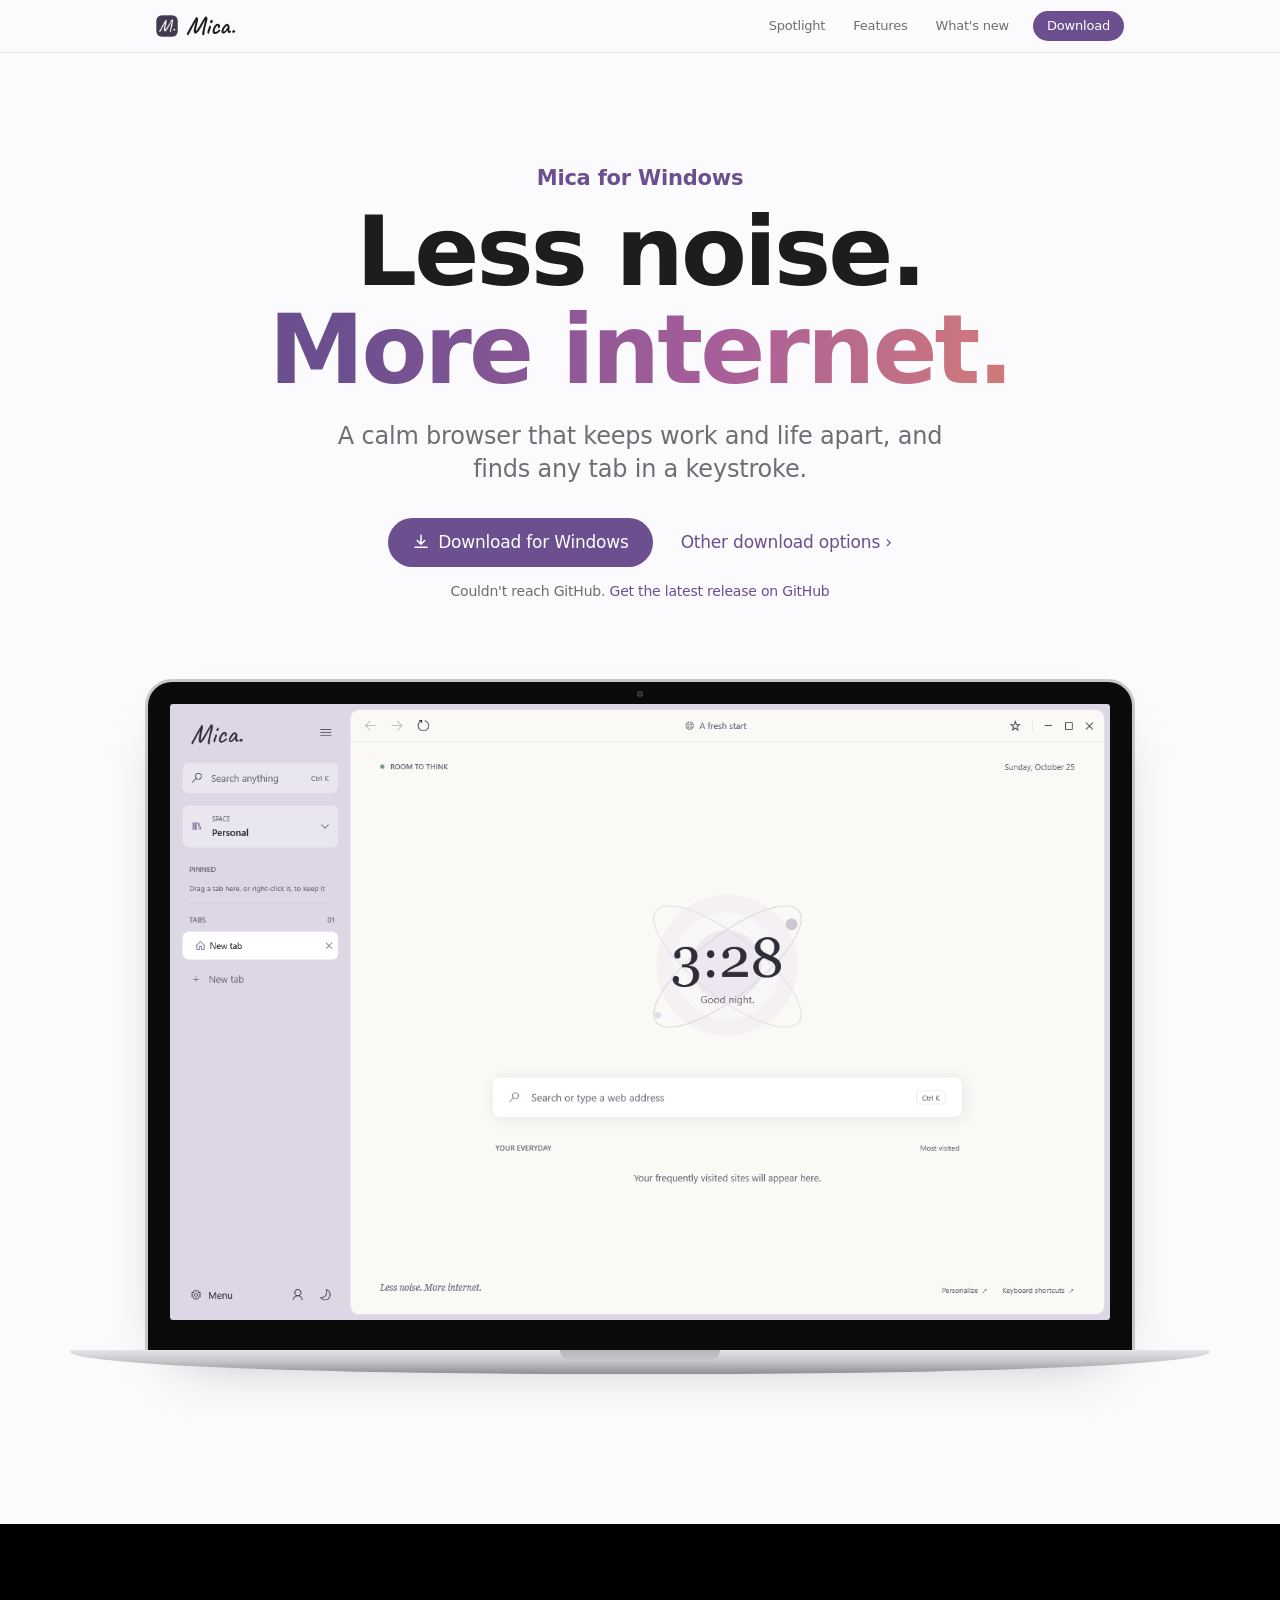
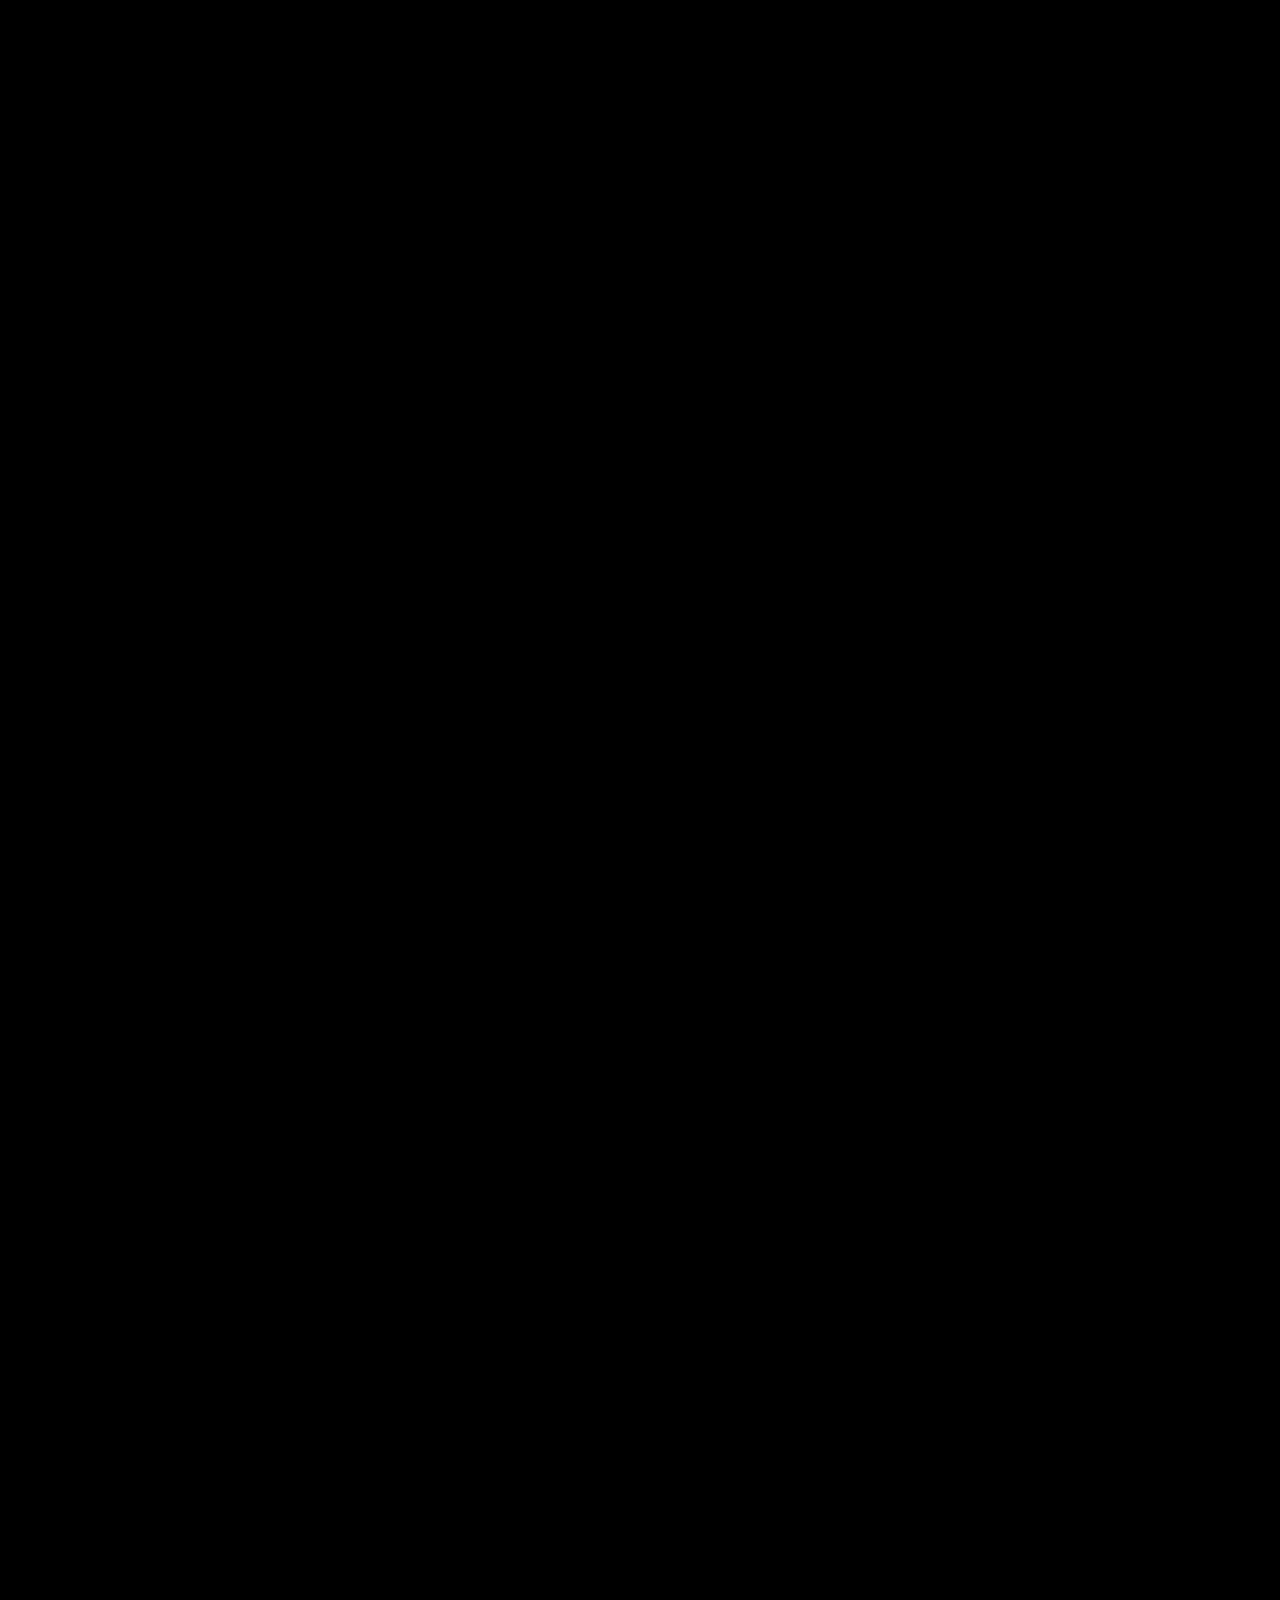
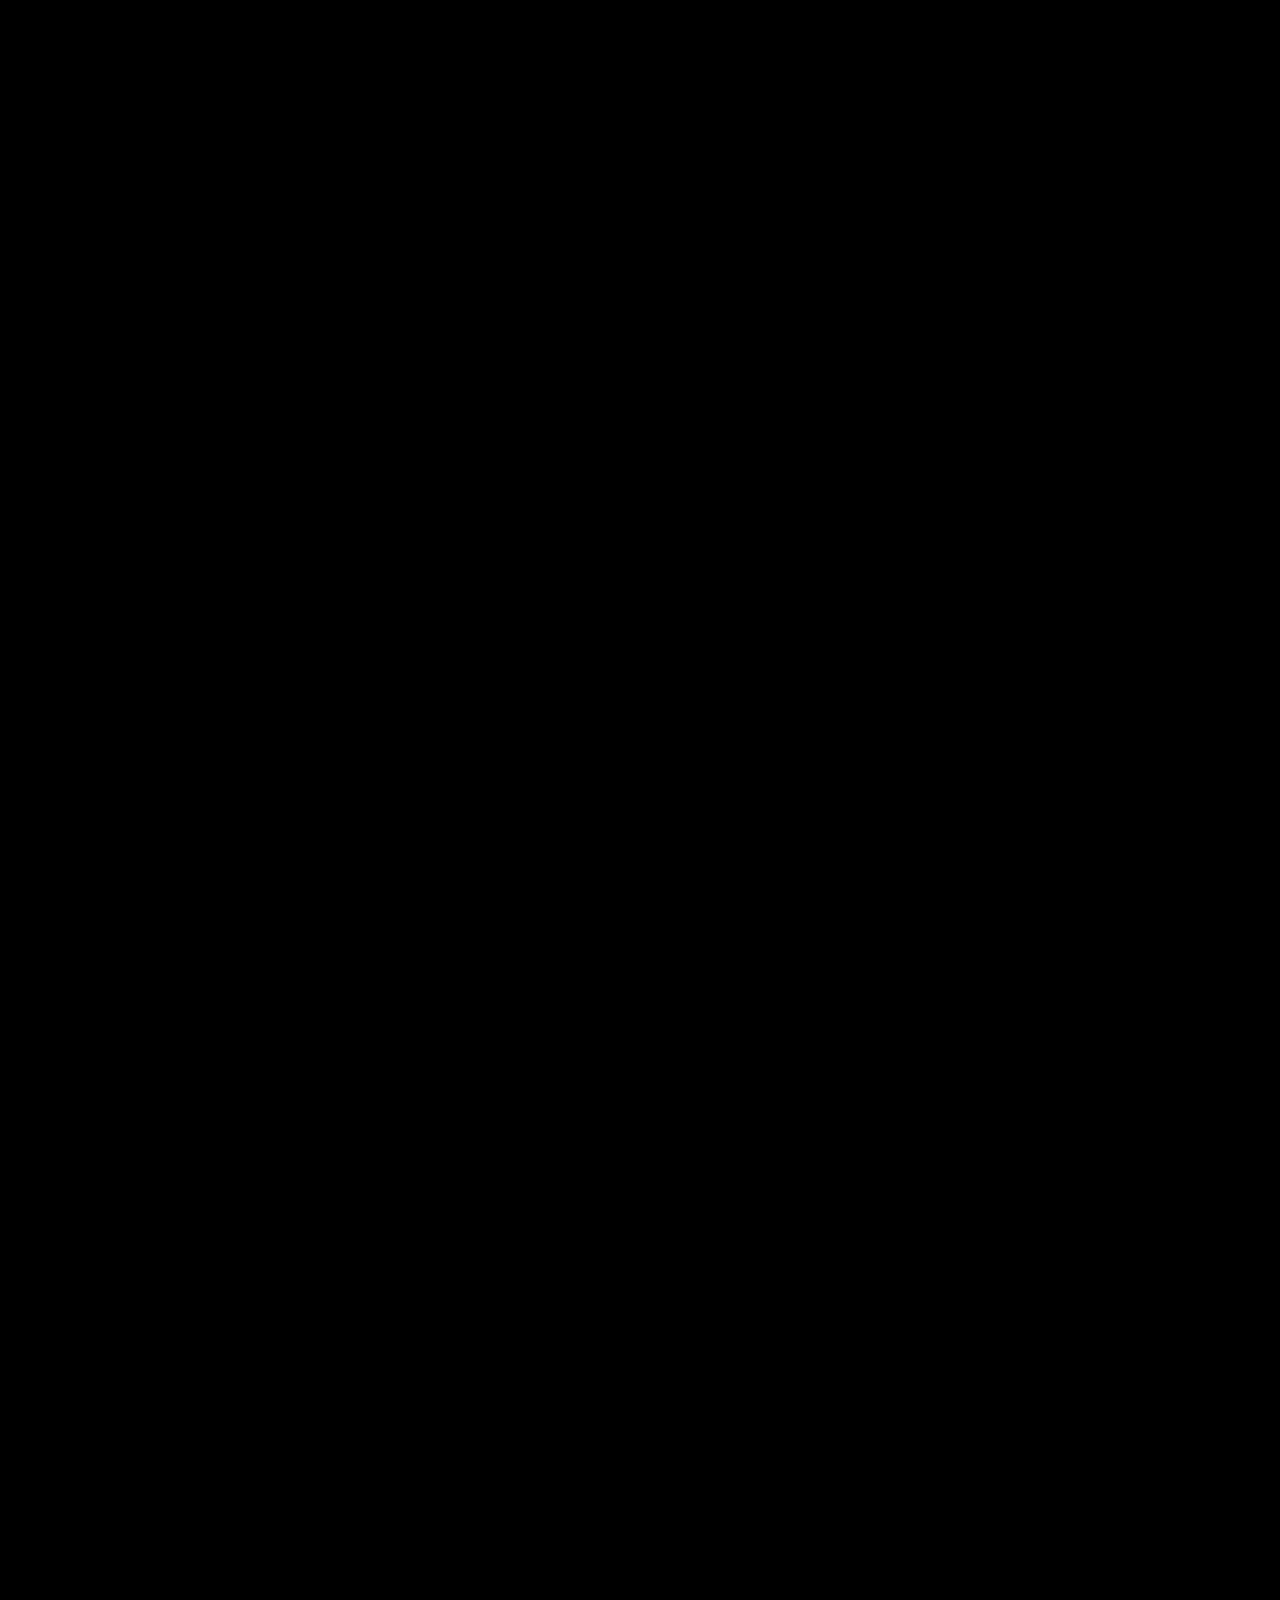
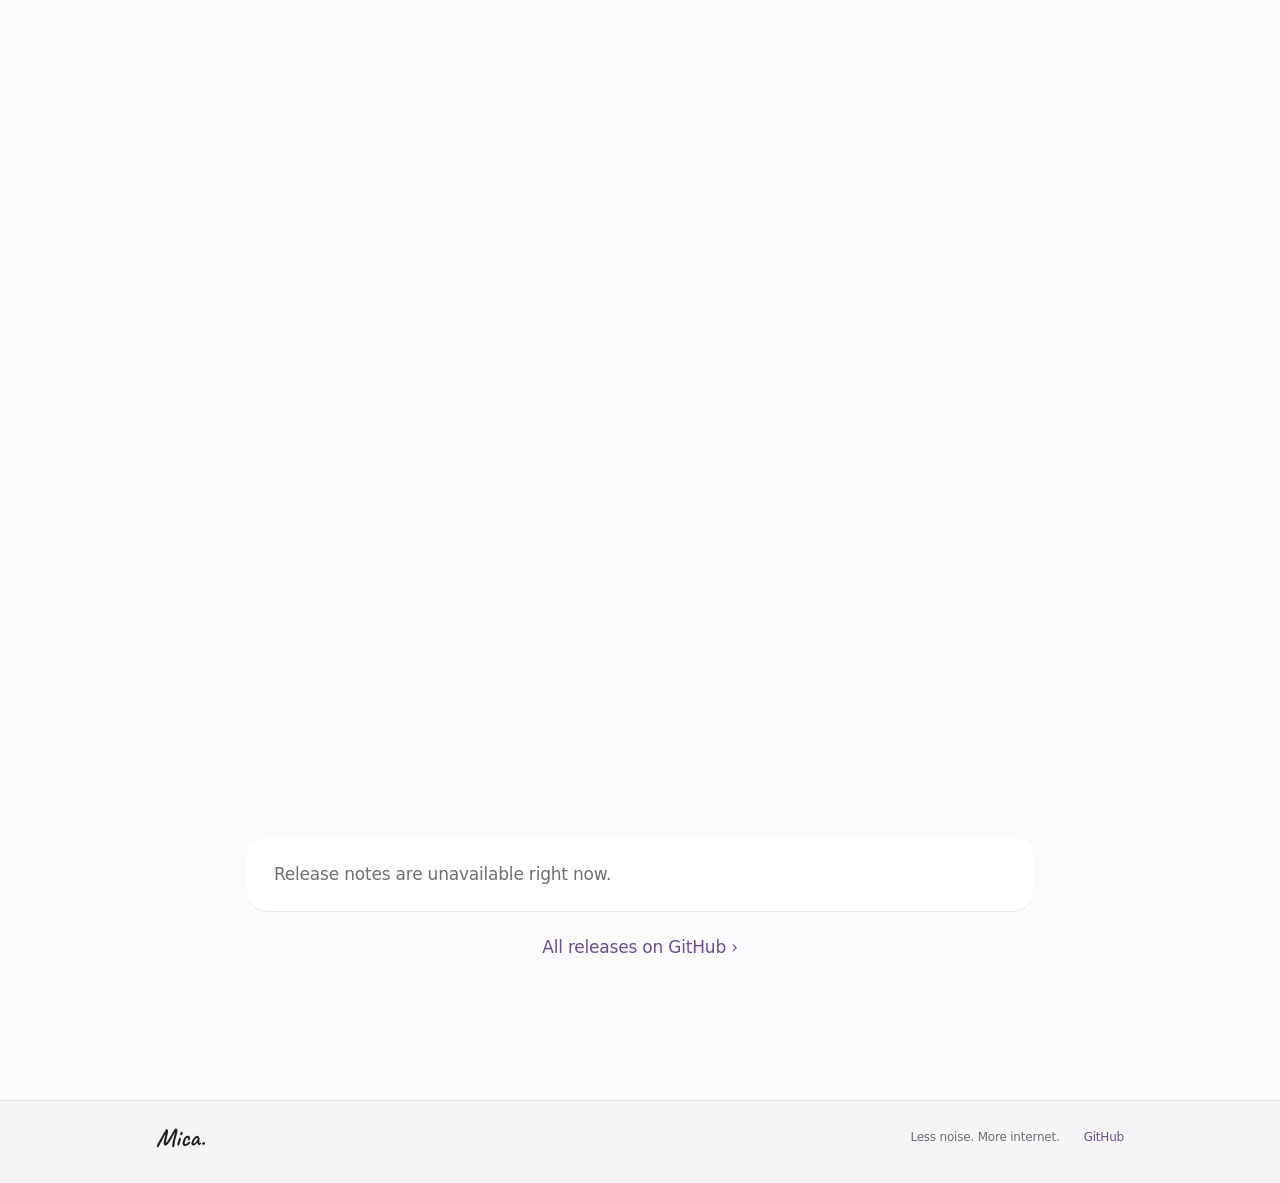
==== commit 14422b2b: "Add a scroll-driven close-up intro to the site Co-Authored-By: Claude Opus 5.5 <noreply@anthropic.co" ====
--- a/index.html
+++ b/index.html
@@ -77,13 +77,33 @@
           <span class="camera" aria-hidden="true"></span>
           <div class="display">
             <picture>
-              <source srcset="assets/mica-personal-home.png" media="(prefers-color-scheme: dark)">
+              <source srcset="assets/mica-dark.png" media="(prefers-color-scheme: dark)">
               <img src="assets/mica-home.png" alt="Mica's home page with the sidebar, a clock and a search box" width="1280" height="840">
             </picture>
           </div>
         </div>
         <div class="base" aria-hidden="true"><span class="notch"></span></div>
       </div>
+    </div>
+  </section>
+
+  <!-- Cinematic close-up: a beam of light, the new tab zoomed into its clock, then a pull back to the whole
+       window as you scroll (driven by app.js; without JS or with reduced motion it is a still picture). -->
+  <section class="closeup" aria-label="Mica's new tab, up close">
+    <div class="closeup-sticky">
+      <div class="beam" aria-hidden="true"><span class="beam-line"></span><span class="beam-cone"></span><span class="beam-spot"></span></div>
+      <div class="closeup-head">
+        <p class="eyebrow">Your new tab</p>
+        <h2>Room to think.</h2>
+      </div>
+      <div class="closeup-device laptop" data-focus-x="0.592" data-focus-y="0.383">
+        <div class="lid">
+          <span class="camera" aria-hidden="true"></span>
+          <div class="display"><img src="assets/mica-personal-home.png" alt="Mica's new tab: a large clock, a search box and favourite sites" width="1280" height="840"></div>
+        </div>
+        <div class="base" aria-hidden="true"><span class="notch"></span></div>
+      </div>
+      <p class="closeup-caption">A clock, your favourite sites and one search box.<br>Nothing else asks for your attention.</p>
     </div>
   </section>
 
--- a/style.css
+++ b/style.css
@@ -94,6 +94,25 @@
 }
 .notch { display: block; width: 14%; height: 45%; margin: 0 auto; background: linear-gradient(180deg, var(--metal-3), var(--metal-2)); border-radius: 0 0 12px 12px; opacity: .55; }
 
+/* ---------- Close-up intro ---------- */
+/* Always black, like a product film; space grey hardware in both themes. */
+main > section.closeup { padding: 0; margin-top: clamp(80px, 12vw, 150px); background: #000; color: #f5f5f7; --metal-1: #5a5a60; --metal-2: #3a3a3e; --metal-3: #1f1f22; --shadow: 0 30px 80px -20px rgba(0, 0, 0, .9); }
+.closeup-sticky { position: relative; display: flex; flex-direction: column; align-items: center; gap: 40px; padding: clamp(72px, 10vw, 120px) 16px; overflow: hidden; }
+.closeup .eyebrow { color: #c9b3ea; }
+.closeup-device { width: min(980px, 86vw); transform-origin: 0 0; }
+.closeup-caption { margin: 0; max-width: 560px; font-size: clamp(19px, 2.3vw, 24px); line-height: 1.38; font-weight: 500; color: #a1a1a6; }
+.beam { display: none; }
+/* Scroll-driven version (app.js adds .animated): the stage pins while the section scrolls past. */
+.closeup.animated { height: 380vh; }
+.closeup.animated .closeup-sticky { position: sticky; top: 0; height: 100vh; height: 100svh; display: block; padding: 0; }
+.closeup.animated .closeup-head { position: absolute; left: 0; right: 0; top: 13vh; z-index: 2; padding: 0 16px; opacity: 0; }
+.closeup.animated .closeup-device { position: absolute; left: 50%; top: 50%; opacity: 0; will-change: transform, opacity; }
+.closeup.animated .closeup-caption { position: absolute; left: 0; right: 0; bottom: 7vh; margin: 0 auto; padding: 0 16px; opacity: 0; z-index: 2; }
+.closeup.animated .beam { display: block; position: absolute; inset: 0; pointer-events: none; z-index: 1; }
+.beam-line { position: absolute; left: 50%; top: 0; width: 2px; height: 46vh; margin-left: -1px; background: linear-gradient(to bottom, rgba(255, 255, 255, 0), #fff); box-shadow: 0 0 18px 4px rgba(255, 255, 255, .45); transform-origin: top; transform: scaleY(0); }
+.beam-cone { position: absolute; left: 50%; top: 0; width: 70vw; height: 80vh; margin-left: -35vw; background: radial-gradient(60% 100% at 50% 0%, rgba(255, 255, 255, .16), rgba(255, 255, 255, 0) 70%); opacity: 0; }
+.beam-spot { position: absolute; left: 50%; top: 46vh; width: 18vw; height: 4vh; margin: -2vh 0 0 -9vw; border-radius: 50%; background: radial-gradient(closest-side, rgba(255, 255, 255, .55), rgba(255, 255, 255, 0)); filter: blur(4px); opacity: 0; }
+
 /* ---------- Monitor frame ---------- */
 .monitor { max-width: 960px; margin: clamp(44px, 6vw, 72px) auto 0; }
 .panel { background: var(--bezel); padding: clamp(7px, 1.1vw, 14px); border-radius: clamp(10px, 1.6vw, 20px); box-shadow: 0 0 0 clamp(1px, .2vw, 2px) var(--metal-2), var(--shadow); }
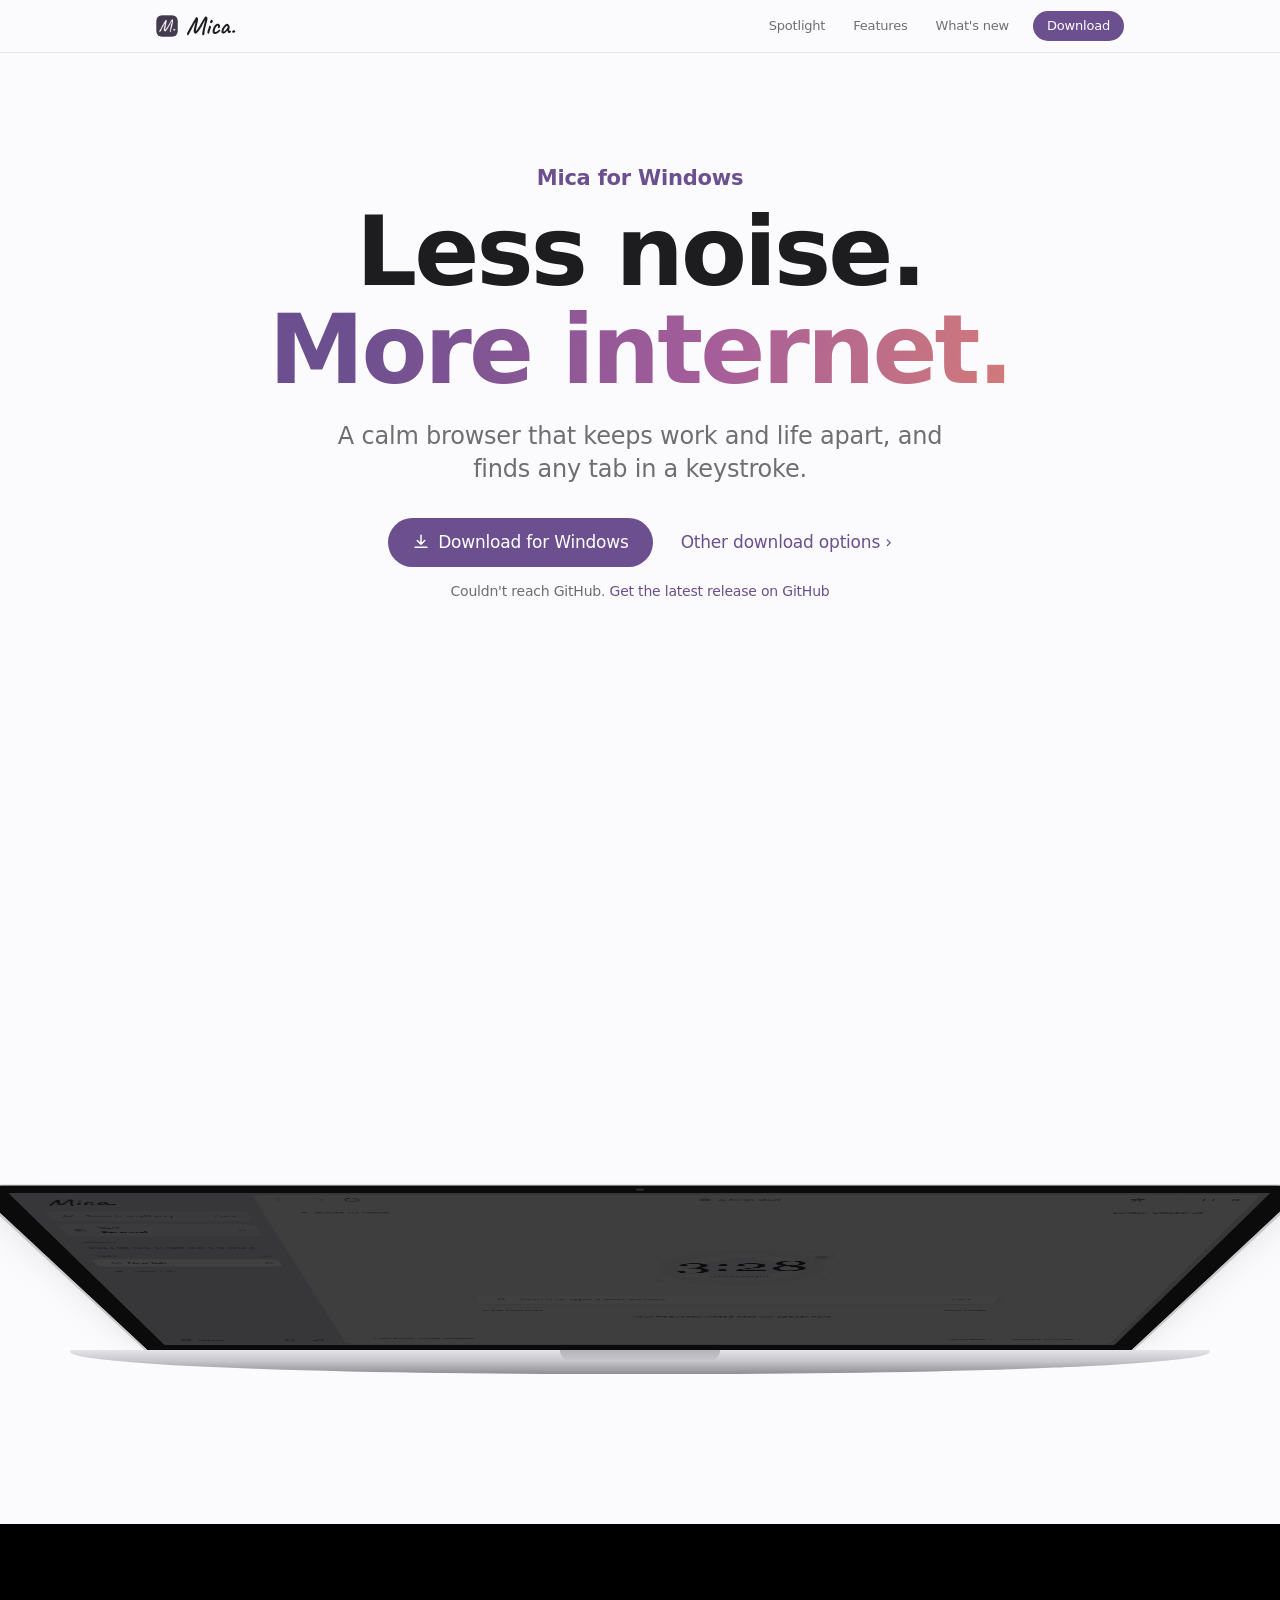
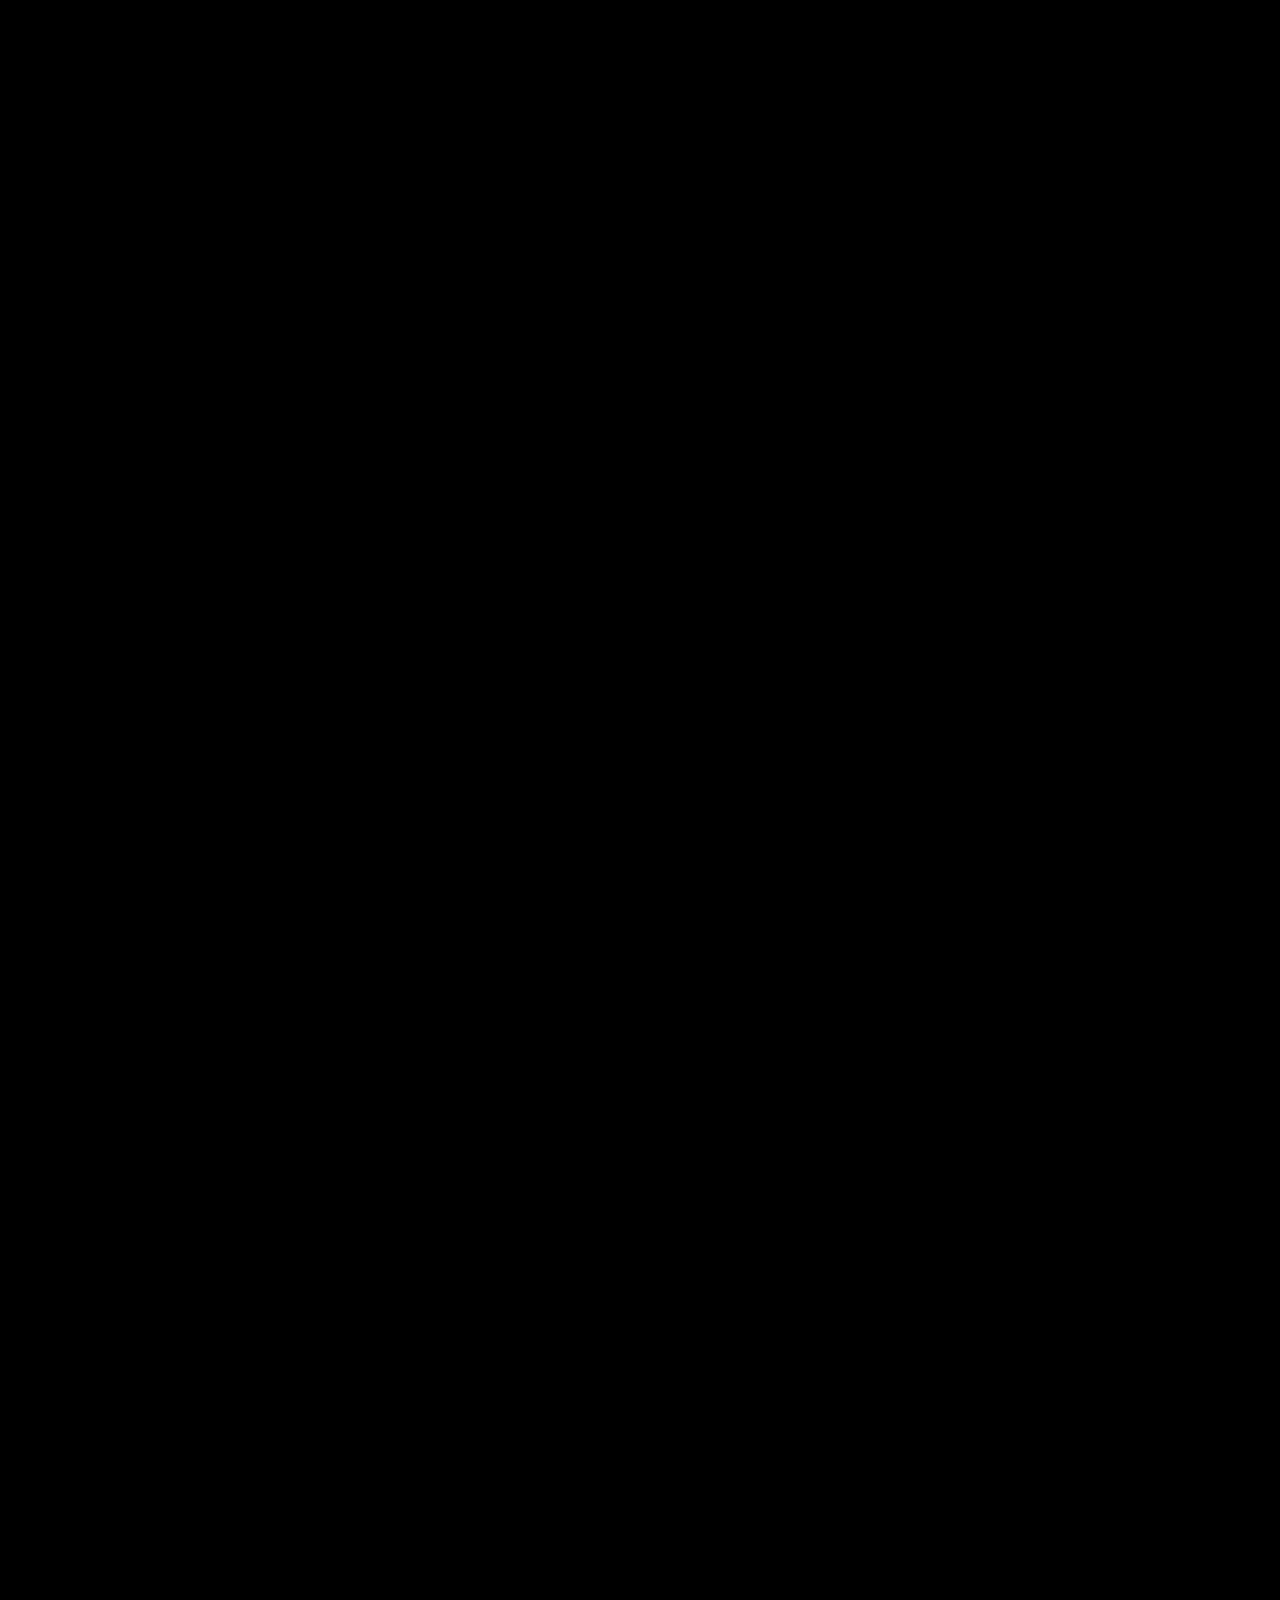
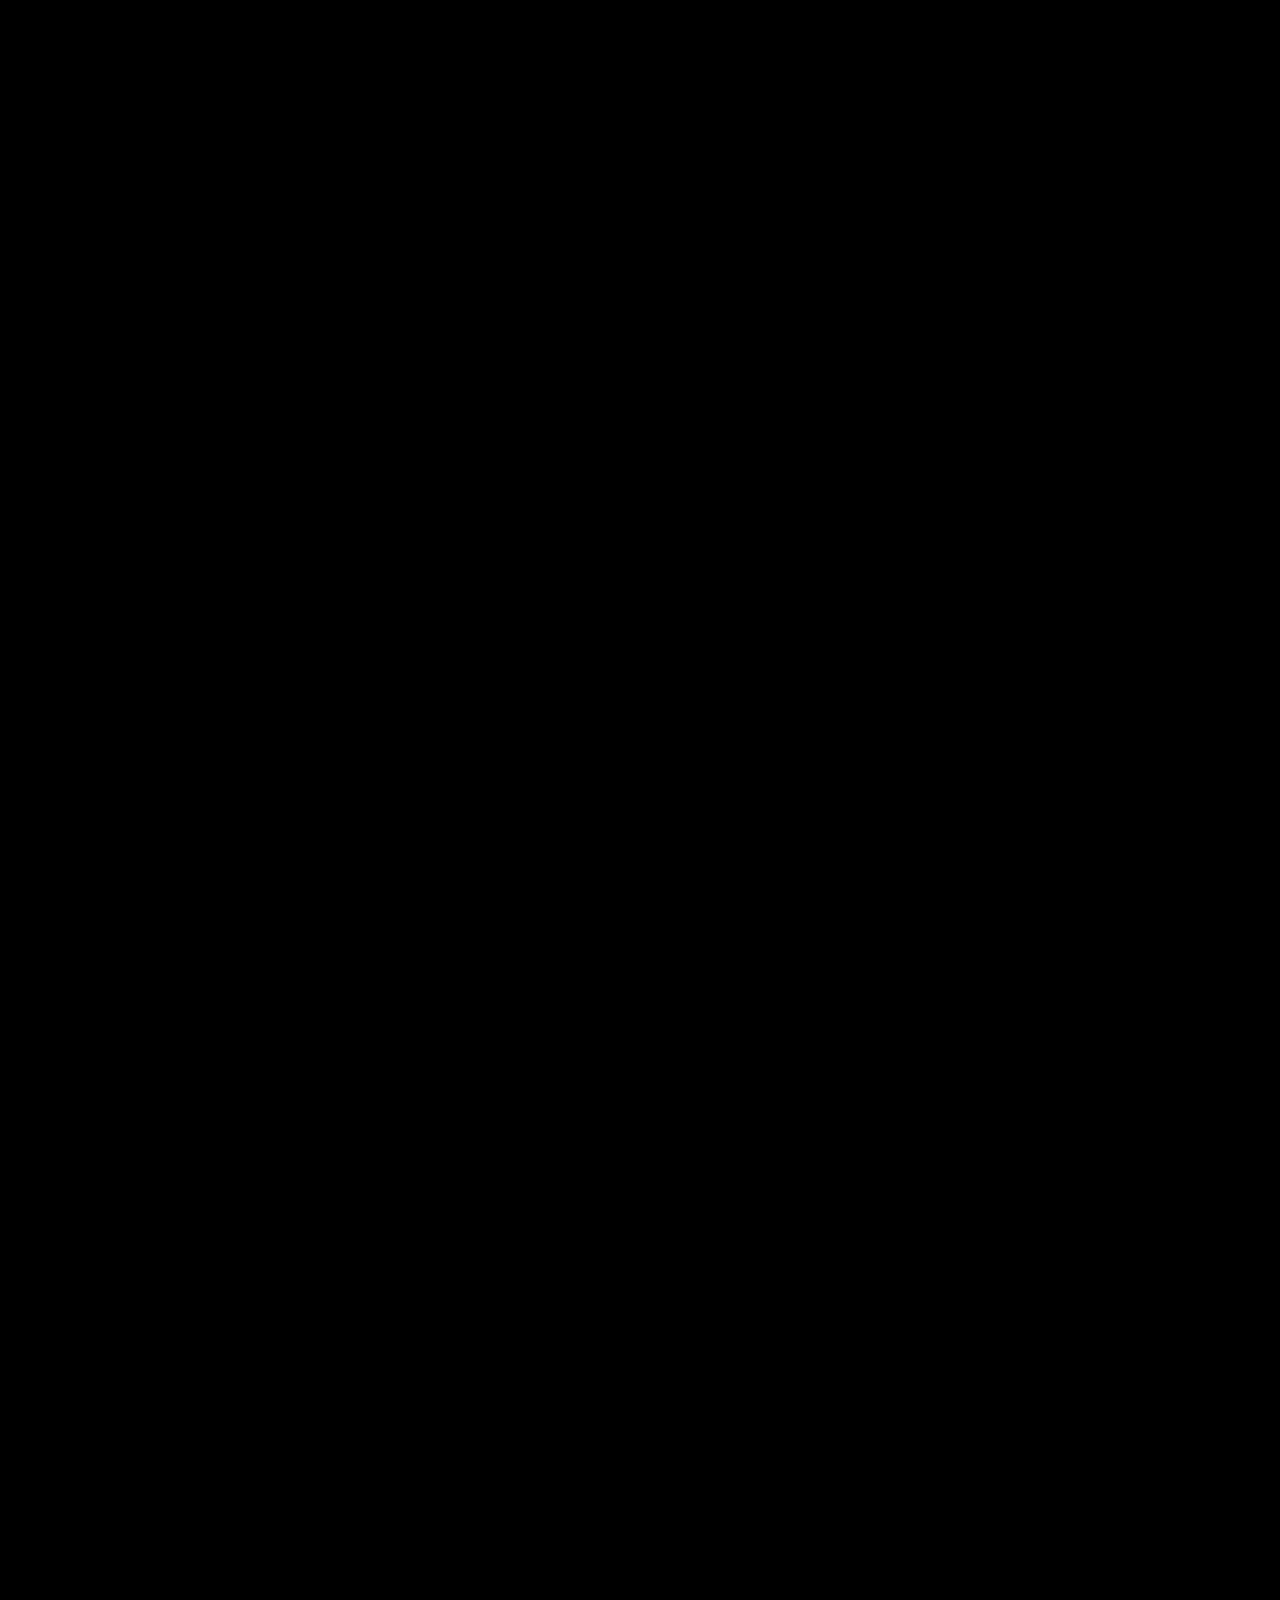
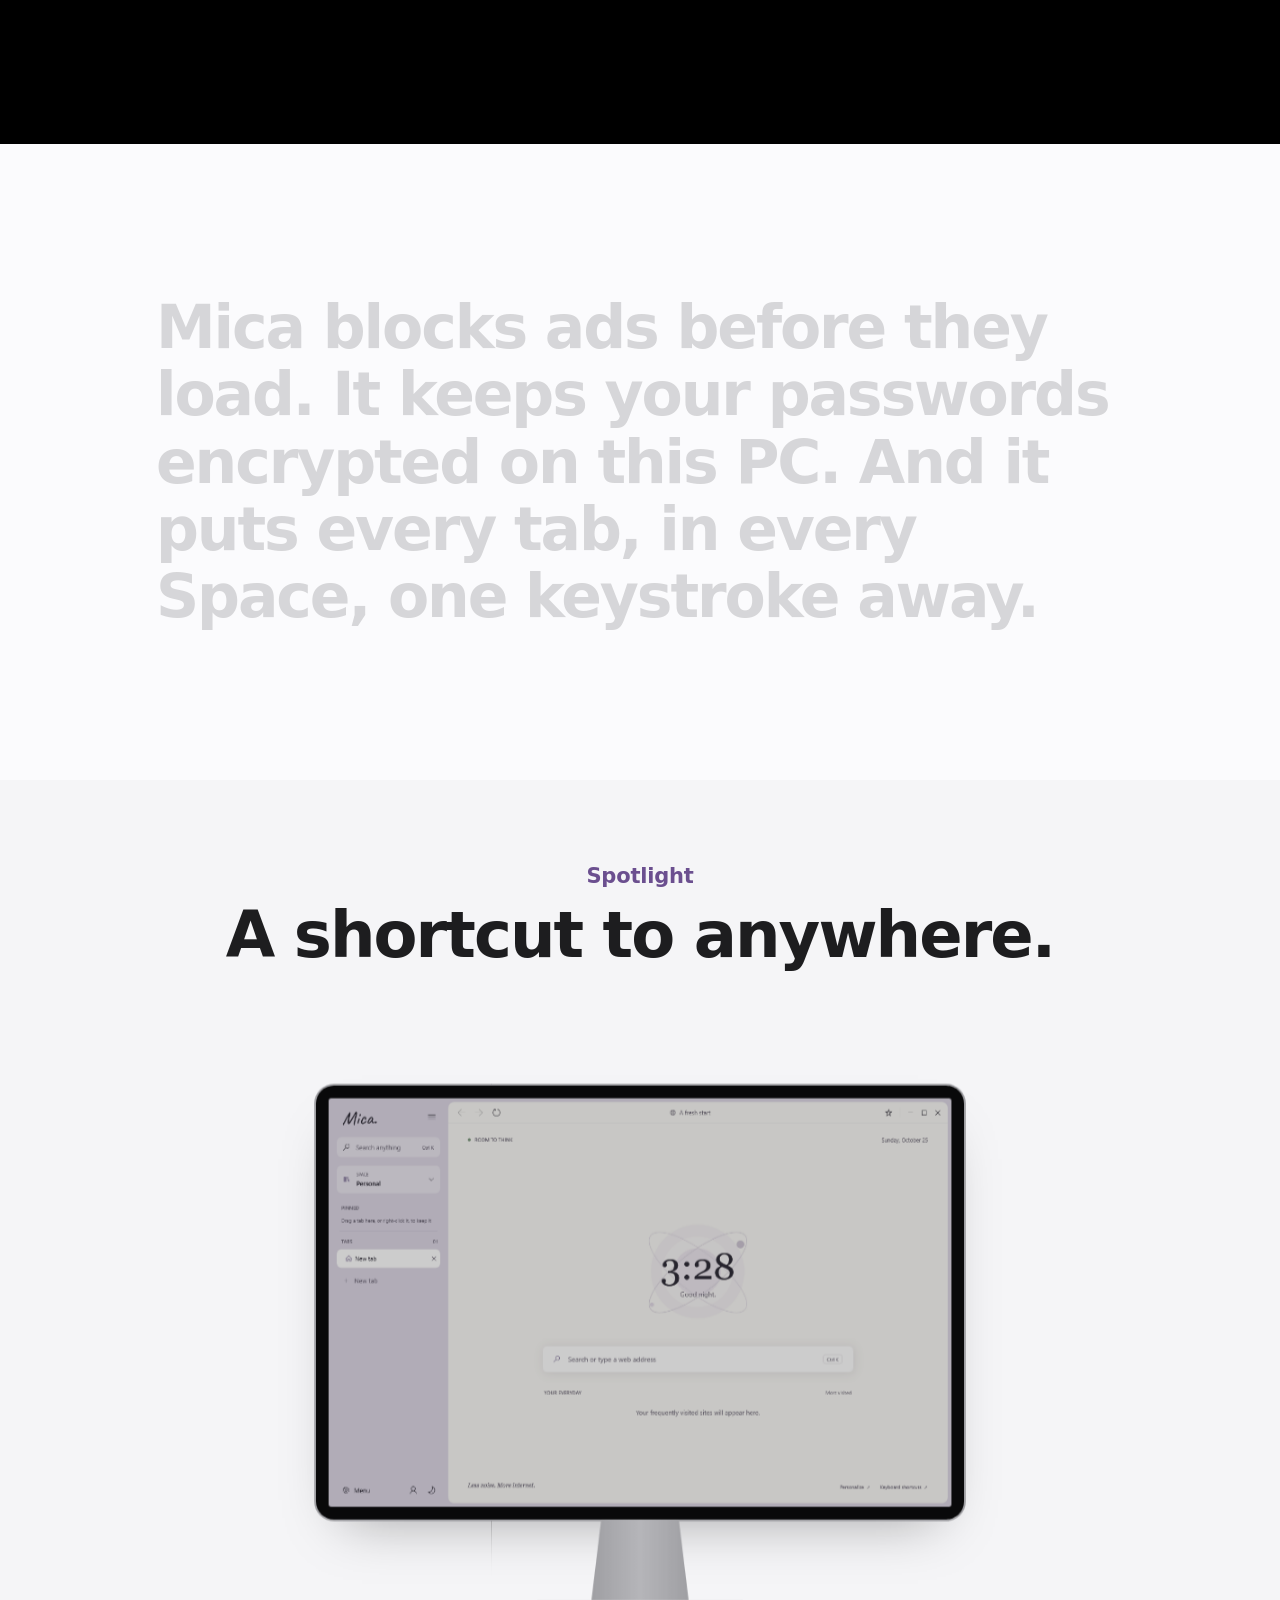
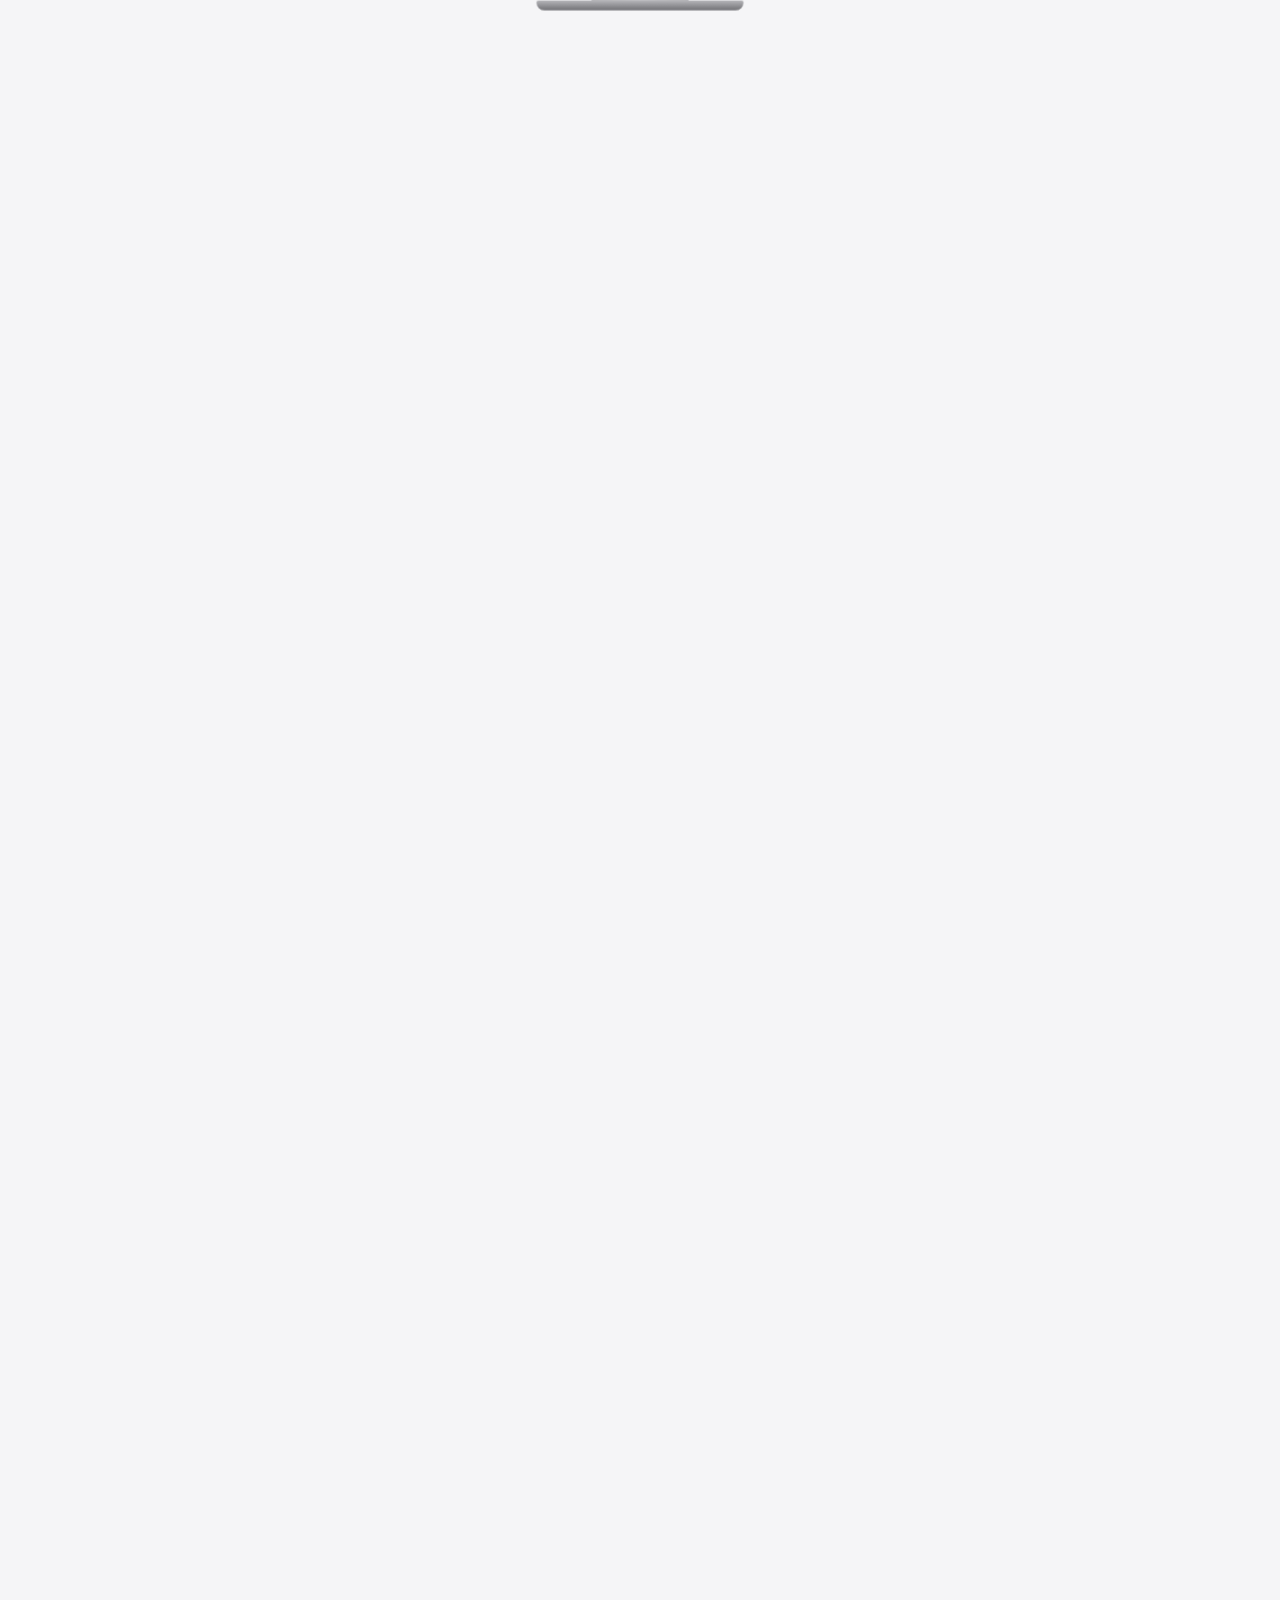
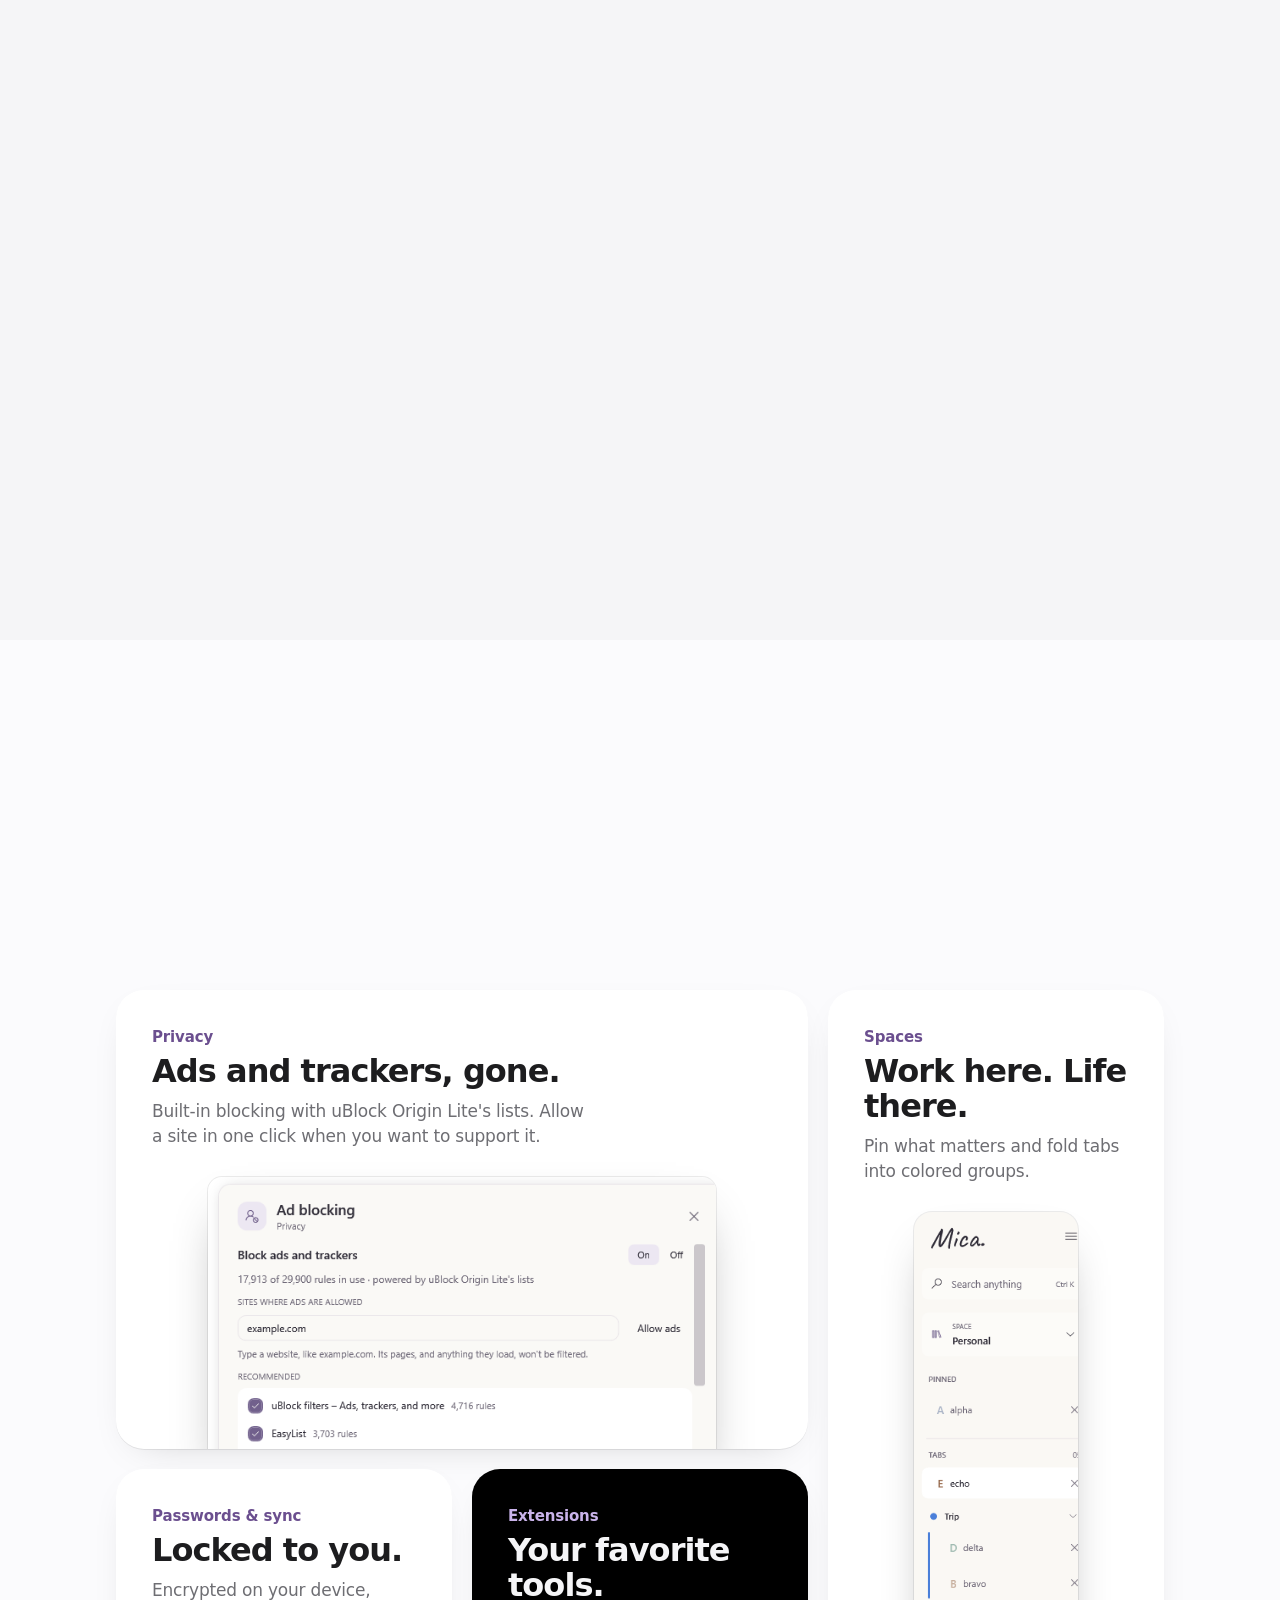
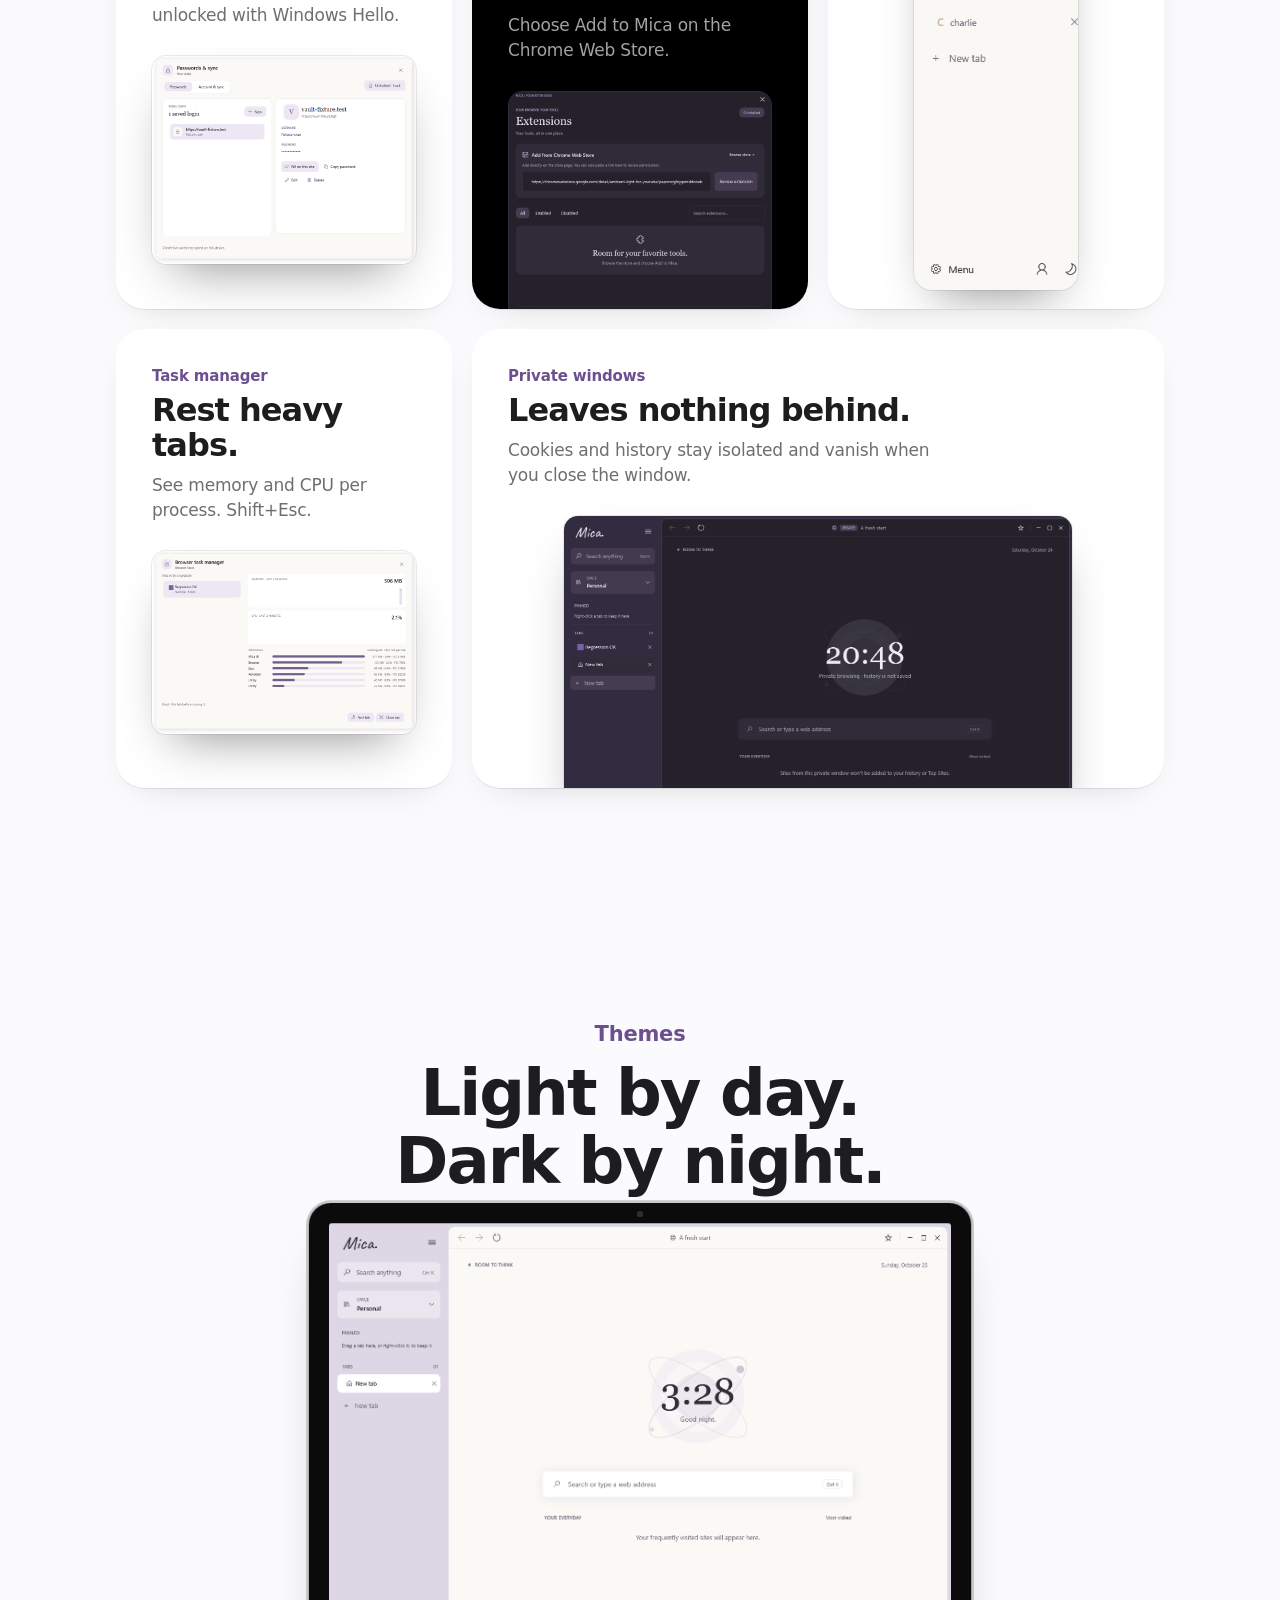
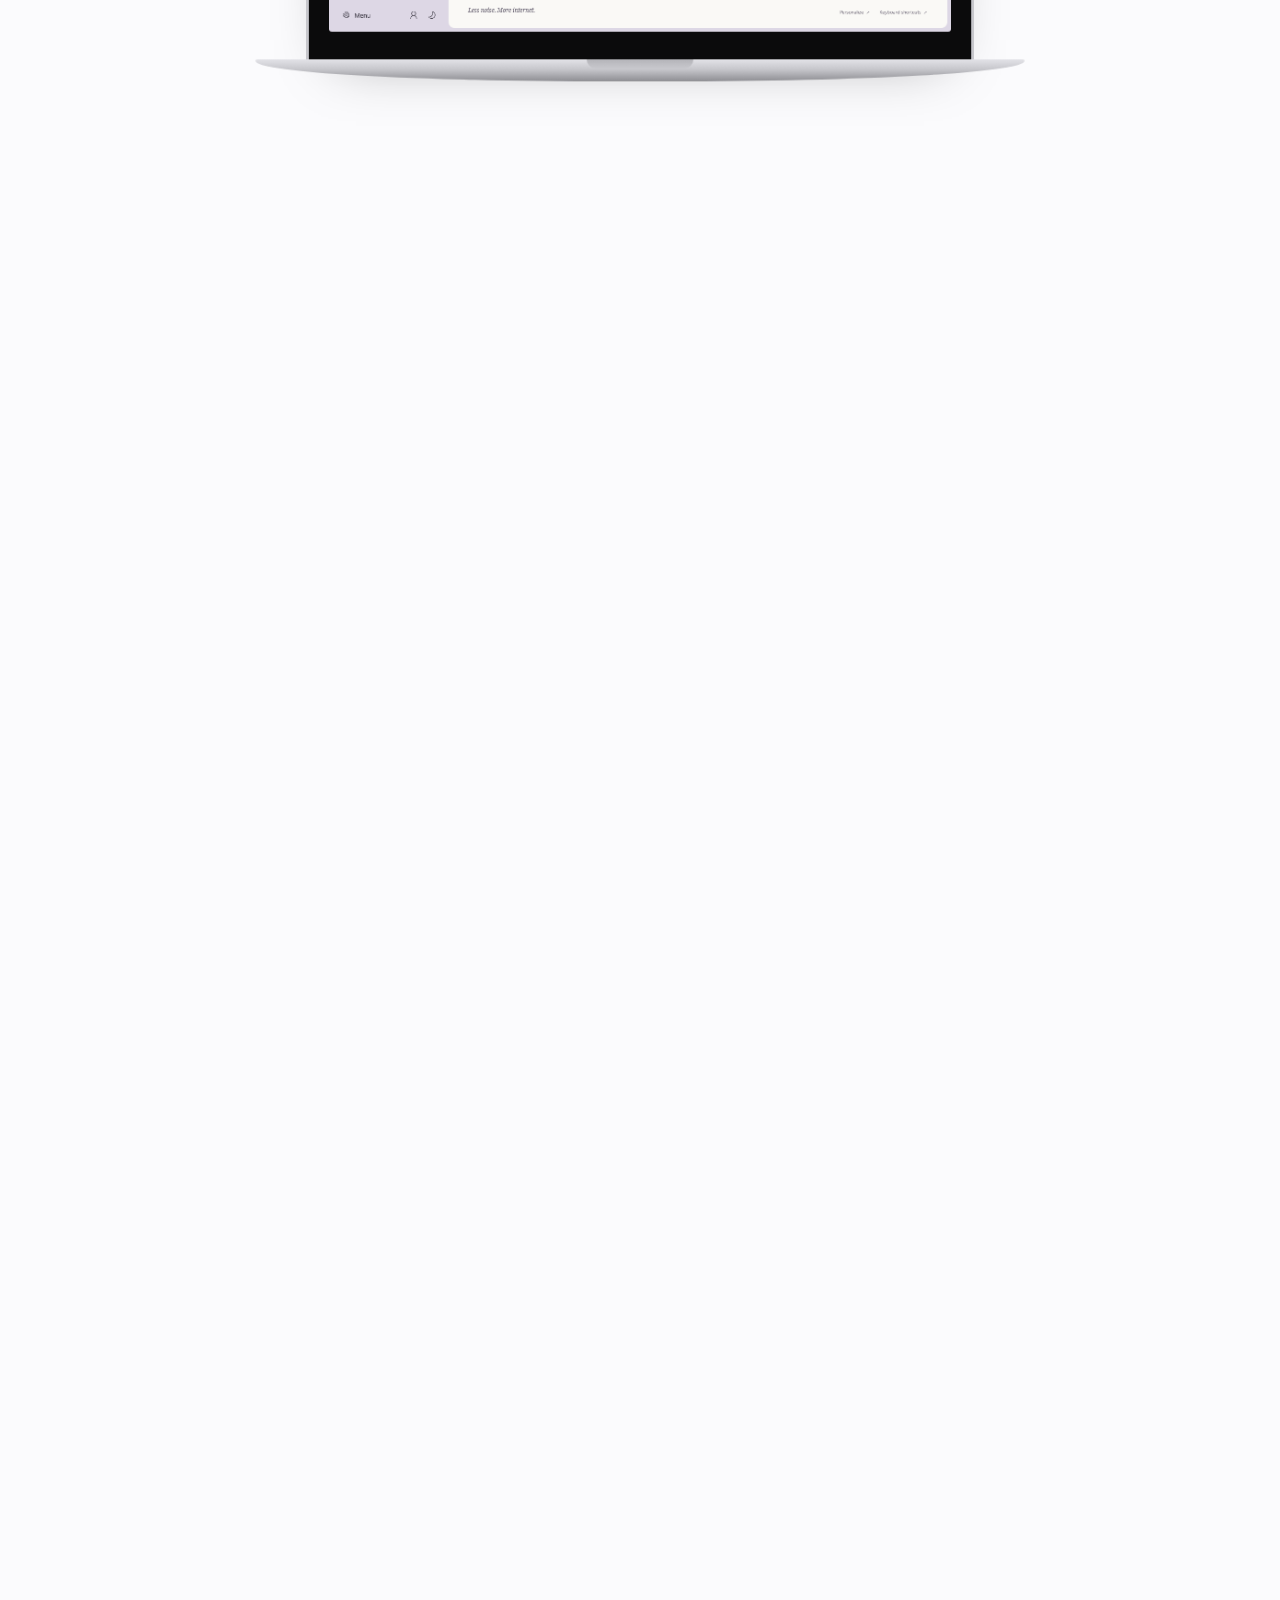
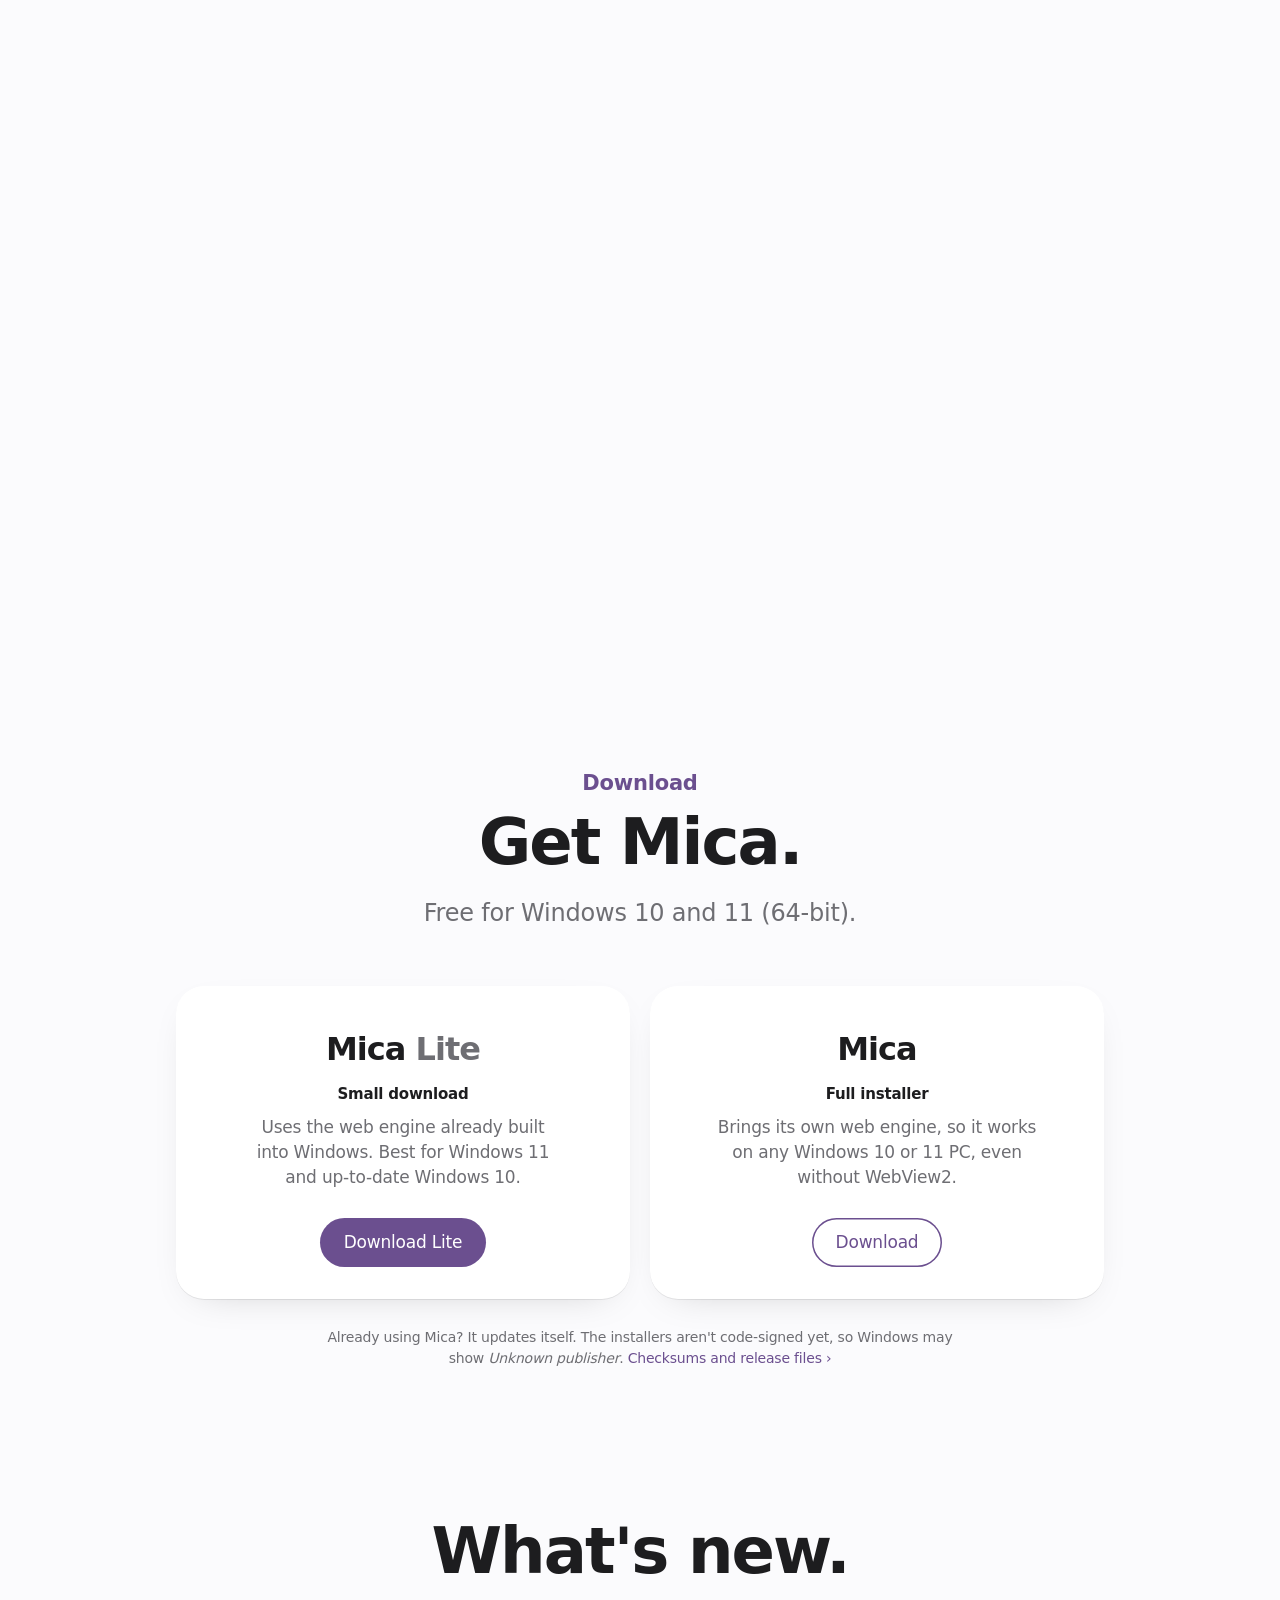
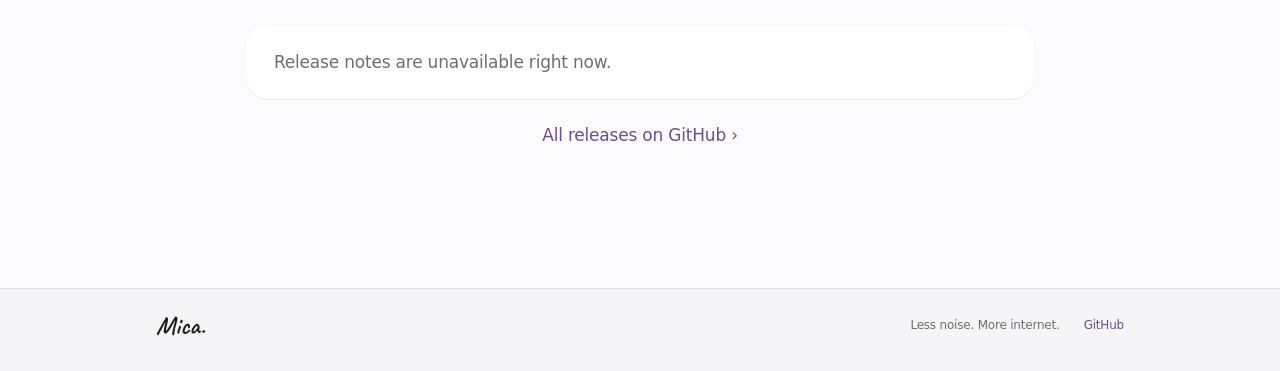
==== commit cf3f1c97: "Add scroll scenes: opening lid, word-by-word statement, Ctrl+K Spotlight, light-to-dark sweep Co-Aut" ====
--- a/index.html
+++ b/index.html
@@ -107,15 +107,30 @@
     </div>
   </section>
 
-  <!-- Spotlight on a desktop monitor. -->
-  <section id="spotlight" class="showcase">
-    <p class="eyebrow reveal">Spotlight</p>
-    <h2 class="reveal">A shortcut to anywhere.</h2>
-    <p class="lede reveal">Press Ctrl+K to search open tabs in every Space, your bookmarks and history, or jump straight to the web.</p>
-    <div class="monitor reveal-scale">
-      <div class="panel"><img src="assets/mica-spotlight.png" alt="Spotlight search open over a Mica window" loading="lazy" width="1280" height="840"></div>
-      <div class="neck" aria-hidden="true"></div>
-      <div class="foot" aria-hidden="true"></div>
+  <!-- Words light up one by one as the paragraph scrolls through the screen. -->
+  <section class="statement" aria-label="What Mica does">
+    <p class="statement-text" data-words>Mica blocks ads before they load. It keeps your passwords encrypted on this PC. And it puts every tab, in every Space, one keystroke away.</p>
+  </section>
+
+  <!-- Spotlight: Ctrl and K press down, Spotlight opens on the monitor, then the camera moves in. -->
+  <section id="spotlight" class="keys" aria-label="Spotlight">
+    <div class="keys-sticky">
+      <div class="keys-head">
+        <p class="eyebrow">Spotlight</p>
+        <h2>A shortcut to anywhere.</h2>
+      </div>
+      <div class="keycaps" aria-hidden="true"><kbd>Ctrl</kbd><span class="plus">+</span><kbd>K</kbd></div>
+      <div class="monitor keys-monitor">
+        <div class="panel">
+          <div class="layers">
+            <img src="assets/mica-home.png" alt="" class="layer-before" loading="lazy" width="1280" height="840">
+            <img src="assets/mica-spotlight.png" alt="Spotlight search open over a Mica window" class="layer-after" loading="lazy" width="1280" height="840">
+          </div>
+        </div>
+        <div class="neck" aria-hidden="true"></div>
+        <div class="foot" aria-hidden="true"></div>
+      </div>
+      <p class="keys-caption">Search open tabs in every Space, your bookmarks and history, or jump straight to the web.</p>
     </div>
   </section>
 
@@ -171,6 +186,28 @@
         </div>
         <img src="assets/mica-private.png" alt="A private Mica window" loading="lazy" class="shot-float">
       </article>
+    </div>
+  </section>
+
+  <!-- Light to dark: a bright edge sweeps across the laptop and the page darkens with it. -->
+  <section class="themes" aria-label="Light and dark themes">
+    <div class="themes-sticky">
+      <div class="themes-head">
+        <p class="eyebrow">Themes</p>
+        <h2>Light by day.<br>Dark by night.</h2>
+      </div>
+      <div class="laptop themes-laptop">
+        <div class="lid">
+          <span class="camera" aria-hidden="true"></span>
+          <div class="display layers">
+            <img src="assets/mica-home.png" alt="Mica in its light theme" class="layer-before" loading="lazy" width="1280" height="840">
+            <img src="assets/mica-dark.png" alt="Mica in its dark theme" class="layer-after" loading="lazy" width="1280" height="840">
+            <span class="sweep" aria-hidden="true"></span>
+          </div>
+        </div>
+        <div class="base" aria-hidden="true"><span class="notch"></span></div>
+      </div>
+      <p class="themes-caption">Mica follows Windows, or the theme you pick. Private windows match it too.</p>
     </div>
   </section>
 
--- a/style.css
+++ b/style.css
@@ -99,7 +99,7 @@
 main > section.closeup { padding: 0; margin-top: clamp(80px, 12vw, 150px); background: #000; color: #f5f5f7; --metal-1: #5a5a60; --metal-2: #3a3a3e; --metal-3: #1f1f22; --shadow: 0 30px 80px -20px rgba(0, 0, 0, .9); }
 .closeup-sticky { position: relative; display: flex; flex-direction: column; align-items: center; gap: 40px; padding: clamp(72px, 10vw, 120px) 16px; overflow: hidden; }
 .closeup .eyebrow { color: #c9b3ea; }
-.closeup-device { width: min(980px, 86vw); transform-origin: 0 0; }
+.closeup-device { width: min(980px, 86vw, 92vh); transform-origin: 0 0; }
 .closeup-caption { margin: 0; max-width: 560px; font-size: clamp(19px, 2.3vw, 24px); line-height: 1.38; font-weight: 500; color: #a1a1a6; }
 .beam { display: none; }
 /* Scroll-driven version (app.js adds .animated): the stage pins while the section scrolls past. */
@@ -112,6 +112,52 @@
 .beam-line { position: absolute; left: 50%; top: 0; width: 2px; height: 46vh; margin-left: -1px; background: linear-gradient(to bottom, rgba(255, 255, 255, 0), #fff); box-shadow: 0 0 18px 4px rgba(255, 255, 255, .45); transform-origin: top; transform: scaleY(0); }
 .beam-cone { position: absolute; left: 50%; top: 0; width: 70vw; height: 80vh; margin-left: -35vw; background: radial-gradient(60% 100% at 50% 0%, rgba(255, 255, 255, .16), rgba(255, 255, 255, 0) 70%); opacity: 0; }
 .beam-spot { position: absolute; left: 50%; top: 46vh; width: 18vw; height: 4vh; margin: -2vh 0 0 -9vw; border-radius: 50%; background: radial-gradient(closest-side, rgba(255, 255, 255, .55), rgba(255, 255, 255, 0)); filter: blur(4px); opacity: 0; }
+
+/* ---------- Hero laptop lid (opened by scrolling, see app.js) ---------- */
+.hero .laptop { perspective: 2400px; }
+.hero .lid { transform-origin: 50% 100%; will-change: transform; }
+
+/* ---------- Statement: words light up as you scroll ---------- */
+main > section.statement { max-width: 1000px; margin: 0 auto; text-align: left; }
+.statement-text { margin: 0; font-size: clamp(32px, 5.2vw, 60px); line-height: 1.12; font-weight: 700; letter-spacing: -0.035em; }
+.statement-text .w { opacity: .16; transition: opacity .3s ease; }
+.statement-text .w.lit { opacity: 1; }
+
+/* ---------- Stacked screenshots (before / after) ---------- */
+.layers { position: relative; }
+.layers img { display: block; width: 100%; }
+.layers .layer-after { position: absolute; inset: 0; height: 100%; object-fit: cover; object-position: top left; }
+
+/* ---------- Spotlight keys scene ---------- */
+main > section.keys { background: var(--bg-alt); padding-bottom: clamp(80px, 12vw, 150px); margin-top: clamp(80px, 12vw, 150px); }
+.keys-sticky { display: flex; flex-direction: column; align-items: center; gap: 36px; }
+.keycaps { display: flex; align-items: center; gap: 14px; }
+.keycaps kbd { display: grid; place-items: center; min-width: 84px; height: 84px; padding: 0 22px; border-radius: 16px; font: 600 24px var(--font); color: var(--ink); background: linear-gradient(180deg, #ffffff, #f1f1f4); box-shadow: inset 0 1px 0 #fff, 0 6px 0 #c7c7cc, 0 14px 26px -8px rgba(0, 0, 0, .3); transition: none; }
+.keycaps .plus { font-size: 28px; color: var(--muted); font-weight: 500; }
+.keys-monitor { width: min(880px, 86vw); margin: 0; }
+.keys-caption, .themes-caption { margin: 0; max-width: 600px; font-size: clamp(19px, 2.3vw, 24px); line-height: 1.38; font-weight: 500; color: var(--muted); }
+@media (prefers-color-scheme: dark) {
+  .keycaps kbd { background: linear-gradient(180deg, #3a3a3e, #2c2c2e); box-shadow: inset 0 1px 0 rgba(255, 255, 255, .12), 0 6px 0 #111113, 0 14px 26px -8px rgba(0, 0, 0, .8); }
+}
+
+/* ---------- Light to dark scene ---------- */
+main > section.themes { margin-top: clamp(80px, 12vw, 150px); padding-bottom: clamp(80px, 12vw, 150px); }
+.themes-sticky { display: flex; flex-direction: column; align-items: center; gap: 36px; }
+.themes-laptop { width: min(940px, 86vw); }
+.sweep { display: none; }
+
+/* ---------- Pinned scenes (app.js adds .animated) ---------- */
+.animated .keys-sticky, .animated .themes-sticky { position: sticky; top: 0; height: 100vh; height: 100svh; display: block; padding: 0; overflow: hidden; }
+main > section.keys.animated { height: 340vh; padding: 0; }
+main > section.themes.animated { height: 320vh; padding: 0; transition: none; }
+.animated .keys-head, .animated .themes-head { position: absolute; left: 0; right: 0; top: 9vh; padding: 0 16px; z-index: 3; }
+.animated .keycaps { position: absolute; left: 50%; top: 50%; z-index: 4; transform: translate(-50%, -50%); }
+.animated .keys-monitor, .animated .themes-laptop { position: absolute; left: 50%; top: 56%; transform: translate(-50%, -50%); width: min(880px, 84vw, 80vh); will-change: transform; }
+.animated .keys-caption, .animated .themes-caption { position: absolute; left: 0; right: 0; bottom: 6vh; margin: 0 auto; padding: 0 16px; opacity: 0; z-index: 3; }
+/* The Spotlight caption lands over the zoomed screen: fade the screen out behind it. */
+.animated .keys-caption { bottom: 0; max-width: none; padding: 150px max(16px, calc(50% - 320px)) 8vh; background: linear-gradient(to bottom, transparent, var(--bg-alt) 62%); }
+.animated .layer-after { will-change: opacity, clip-path; }
+.animated .sweep { display: block; position: absolute; top: 0; bottom: 0; left: 100%; width: 3px; margin-left: -1.5px; background: #fff; box-shadow: 0 0 24px 6px rgba(255, 255, 255, .7), 0 0 80px 20px rgba(201, 179, 234, .45); opacity: 0; z-index: 2; }
 
 /* ---------- Monitor frame ---------- */
 .monitor { max-width: 960px; margin: clamp(44px, 6vw, 72px) auto 0; }
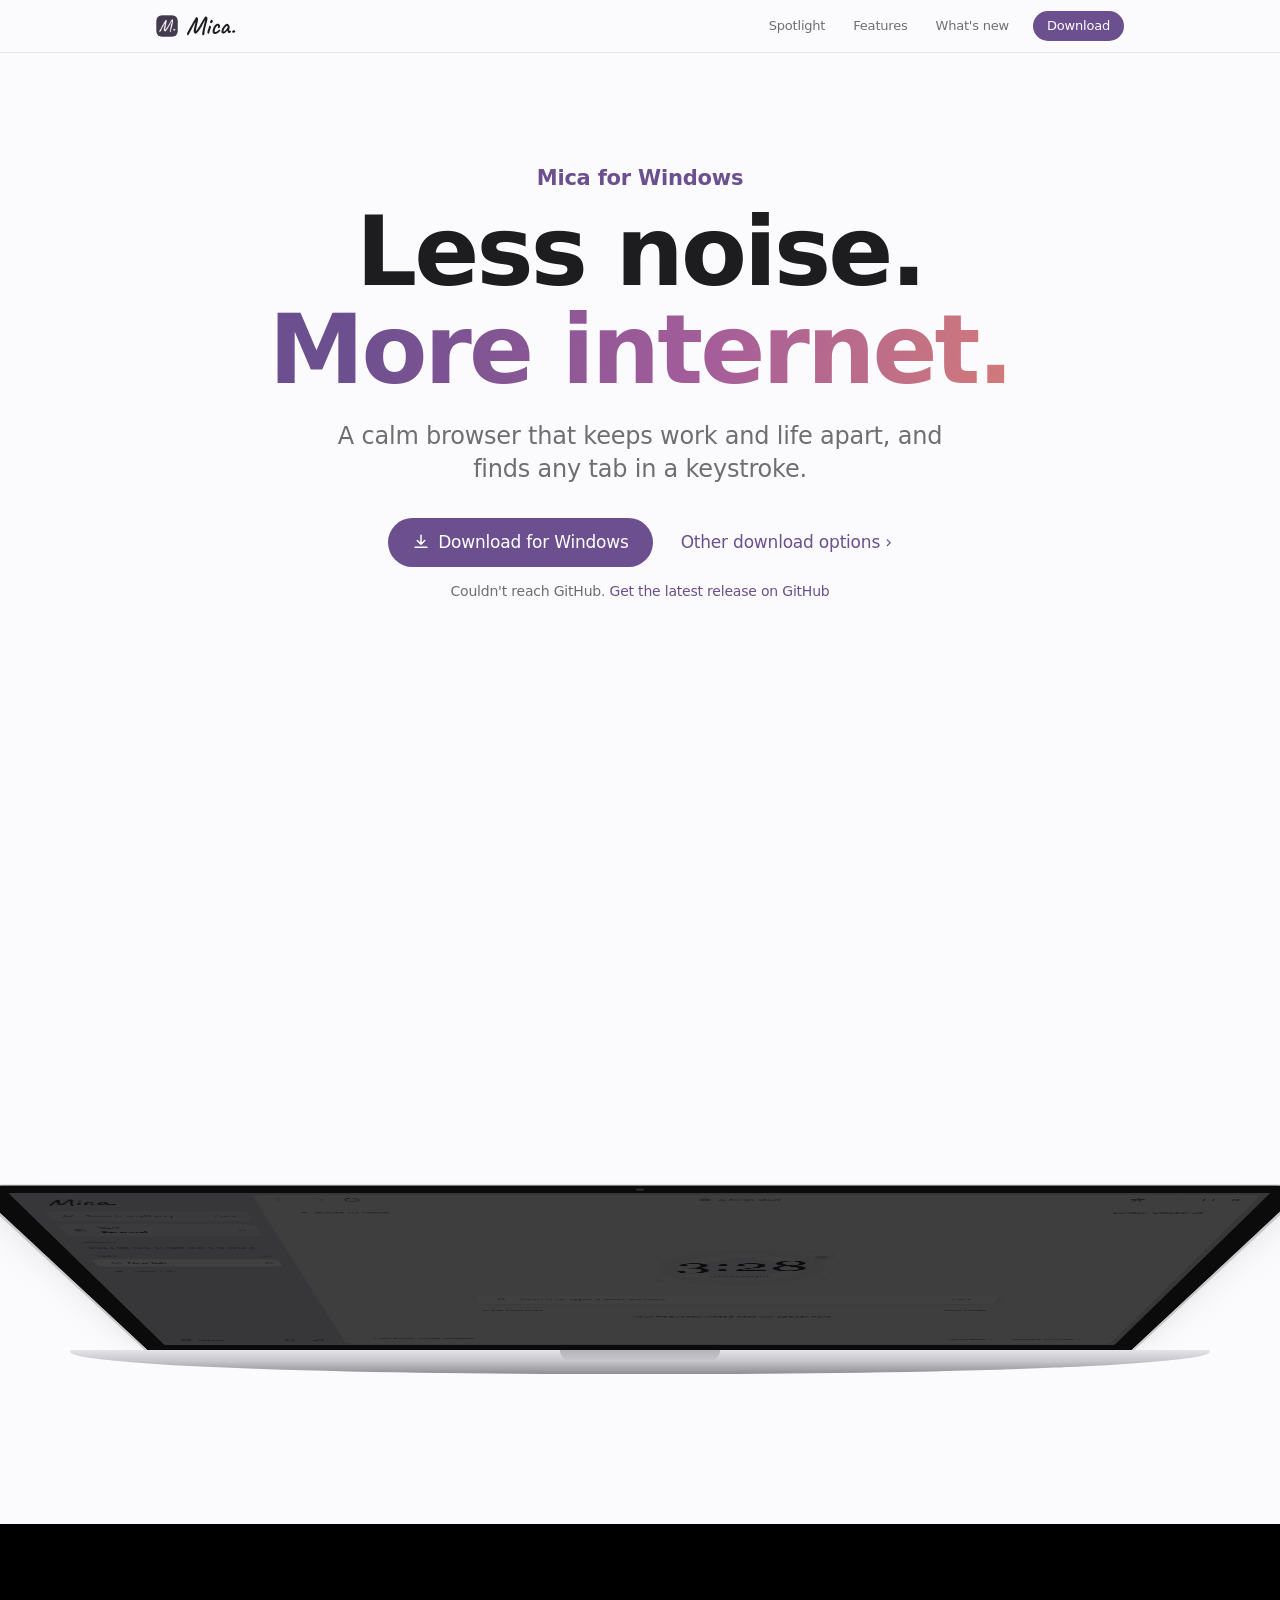
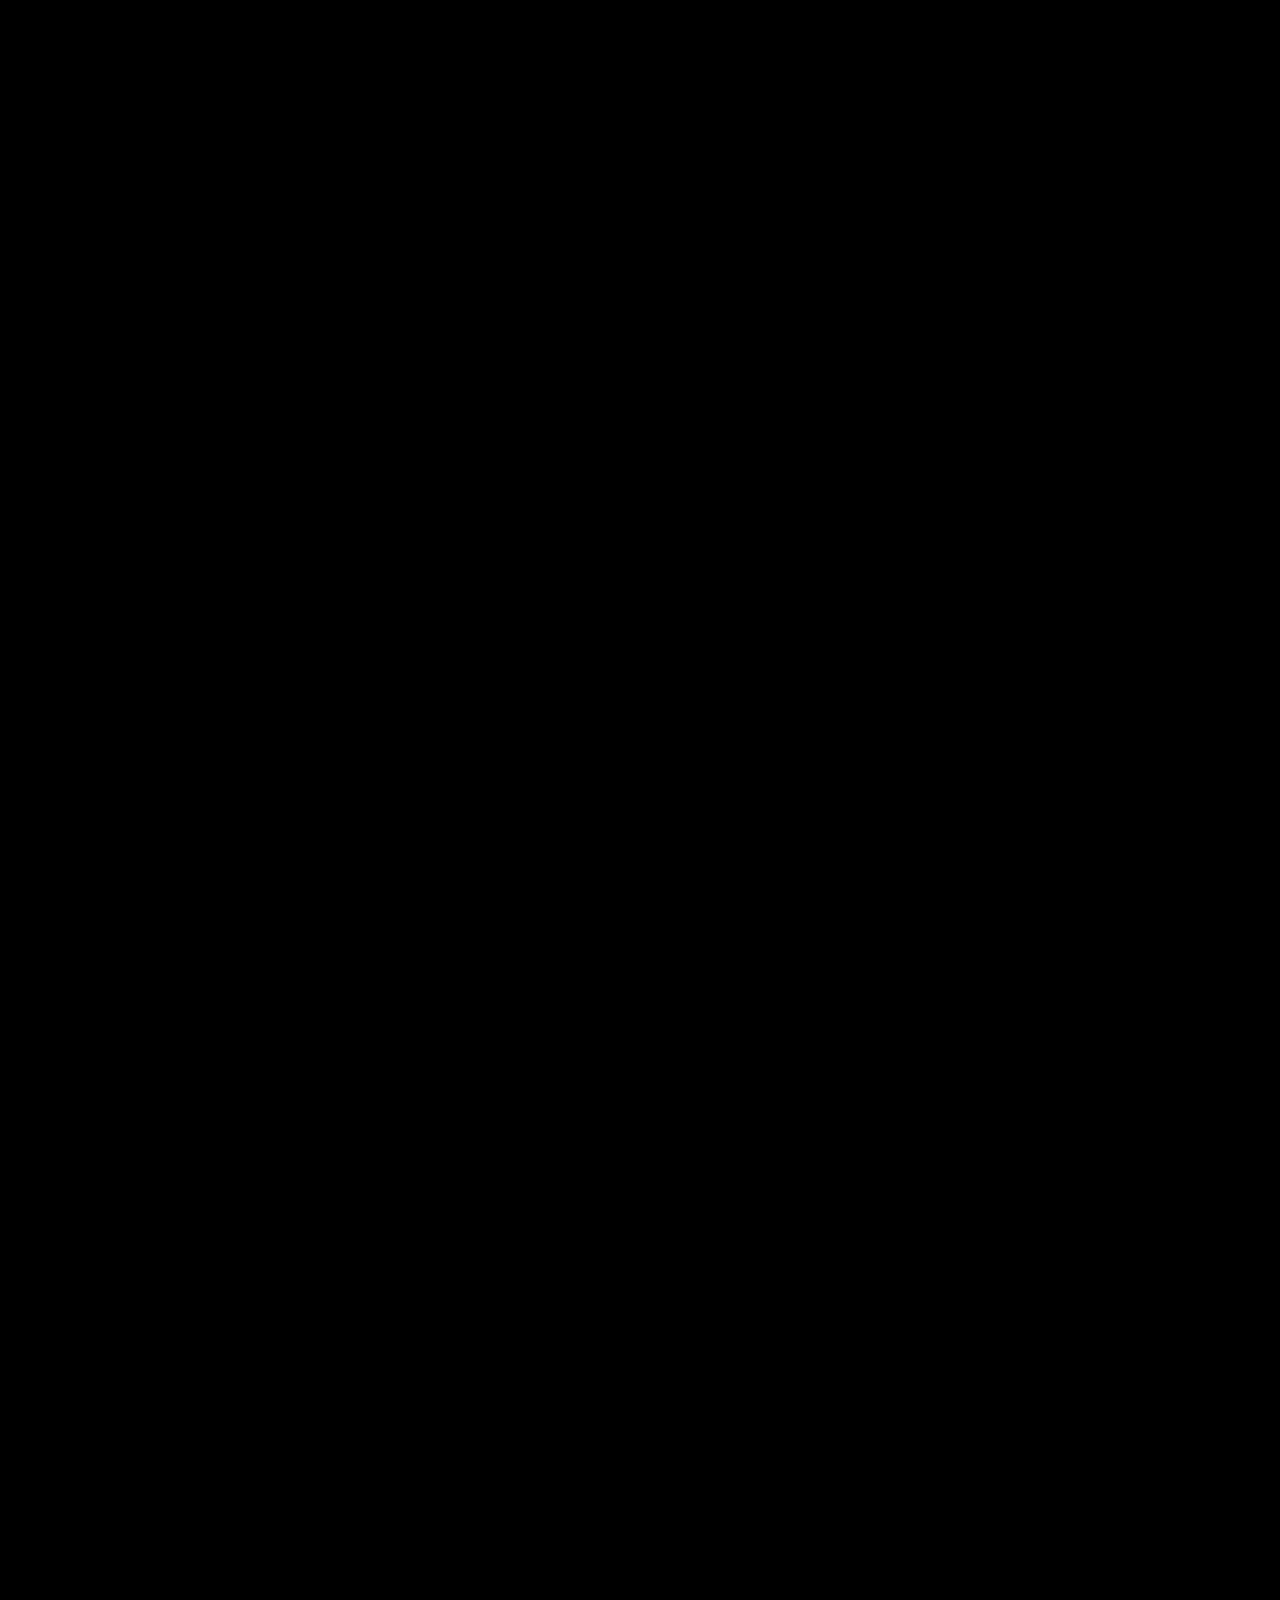
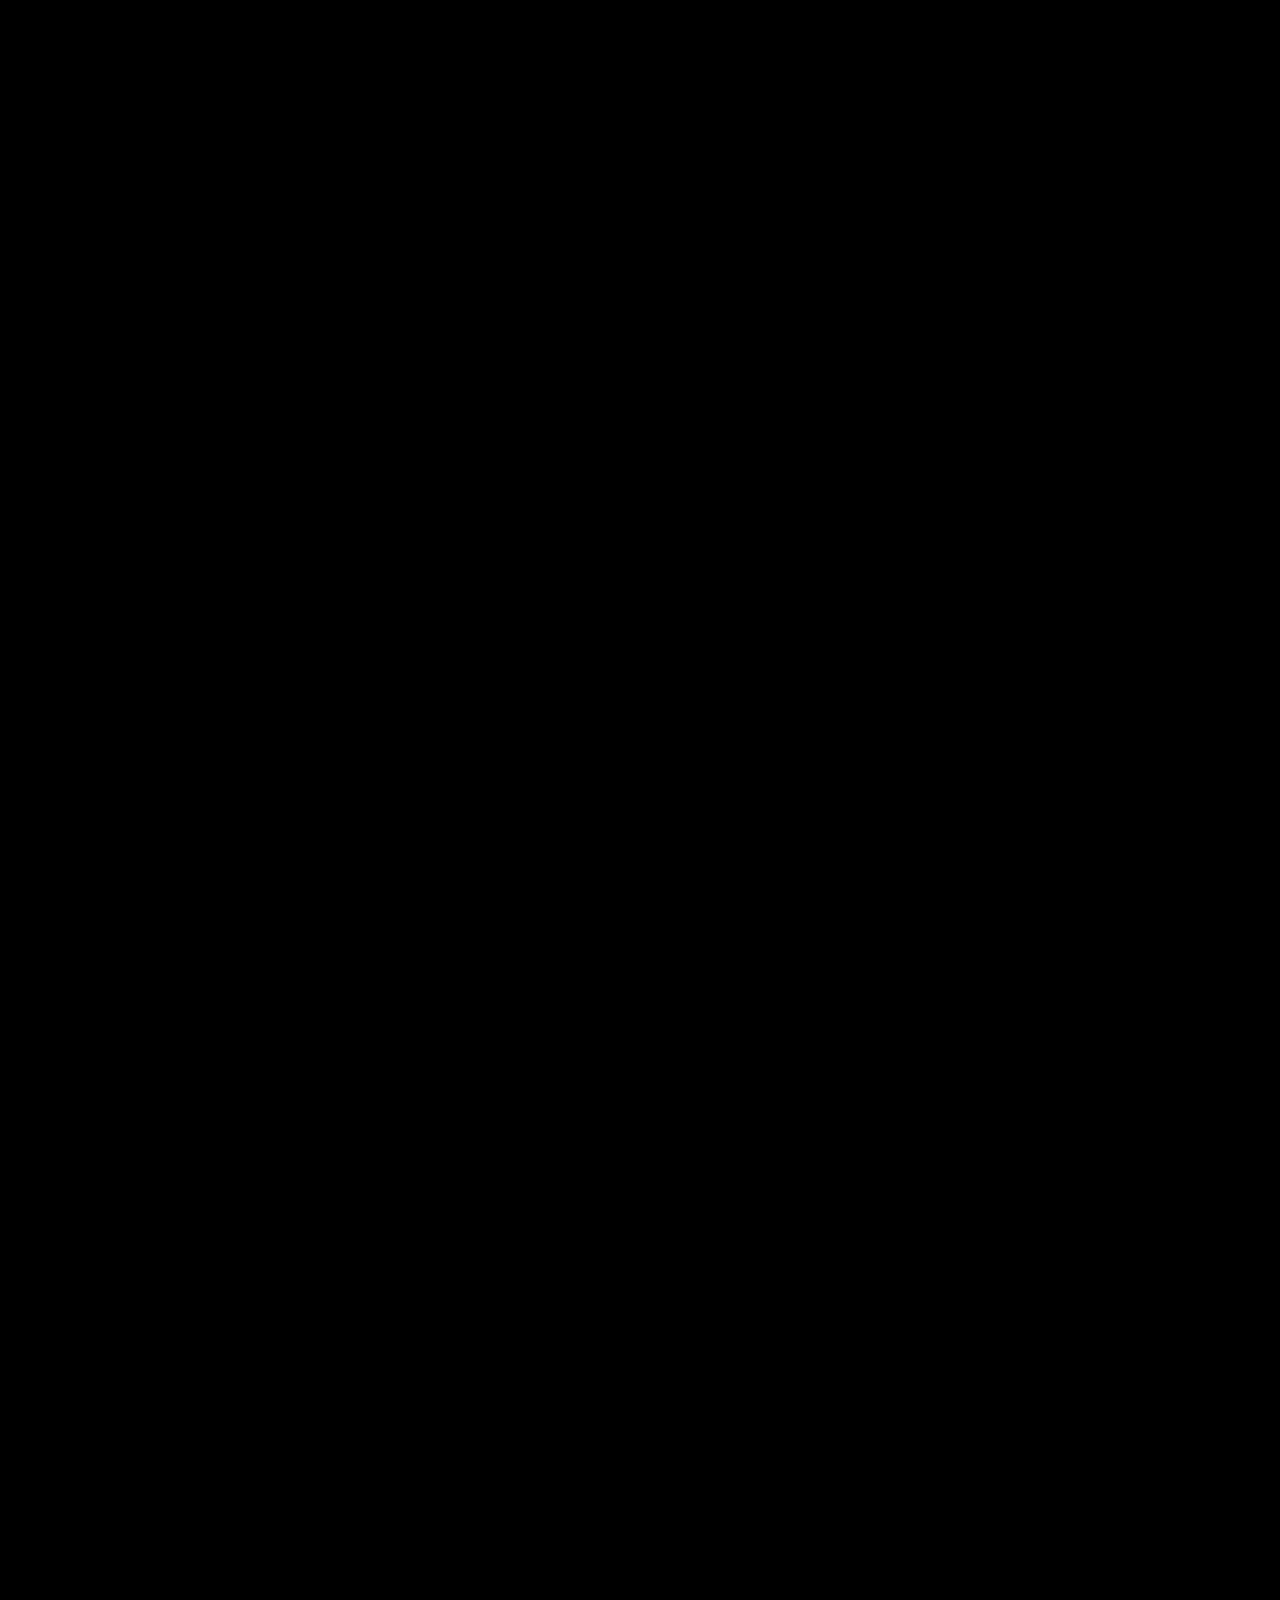
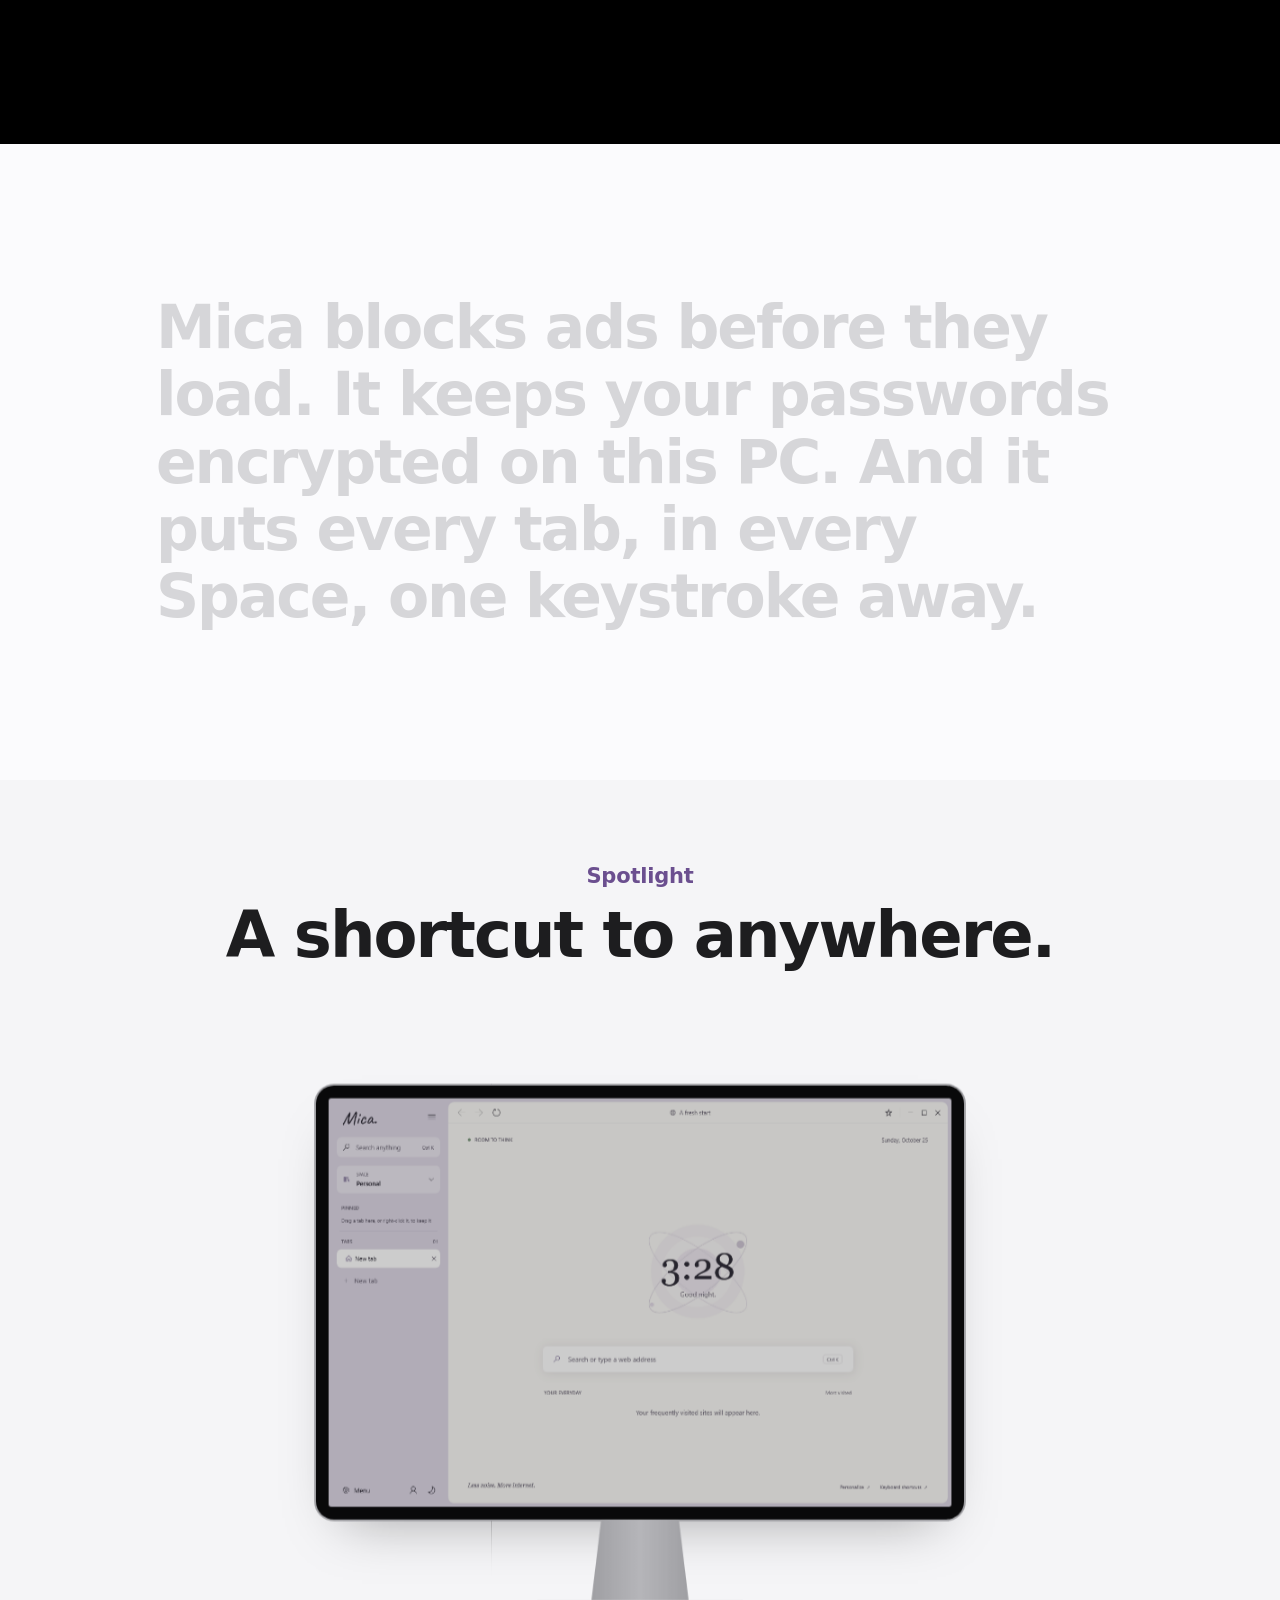
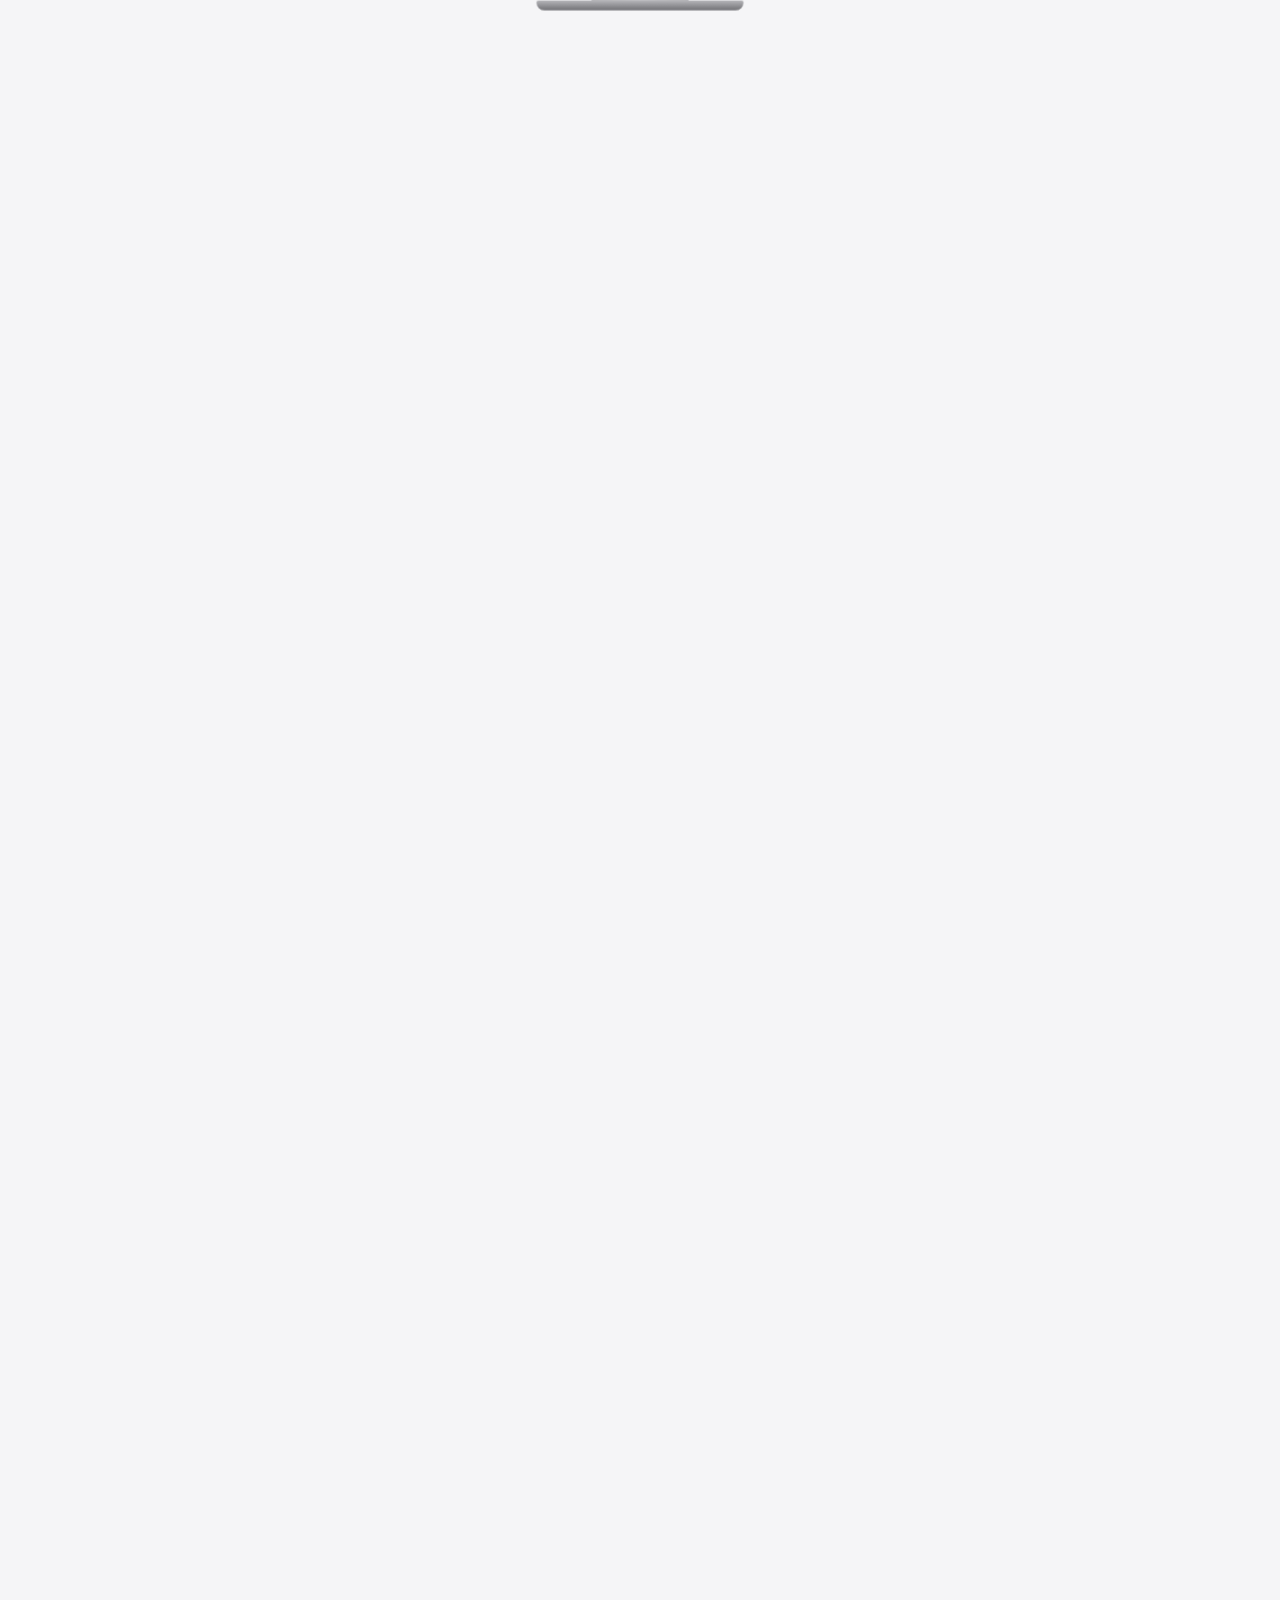
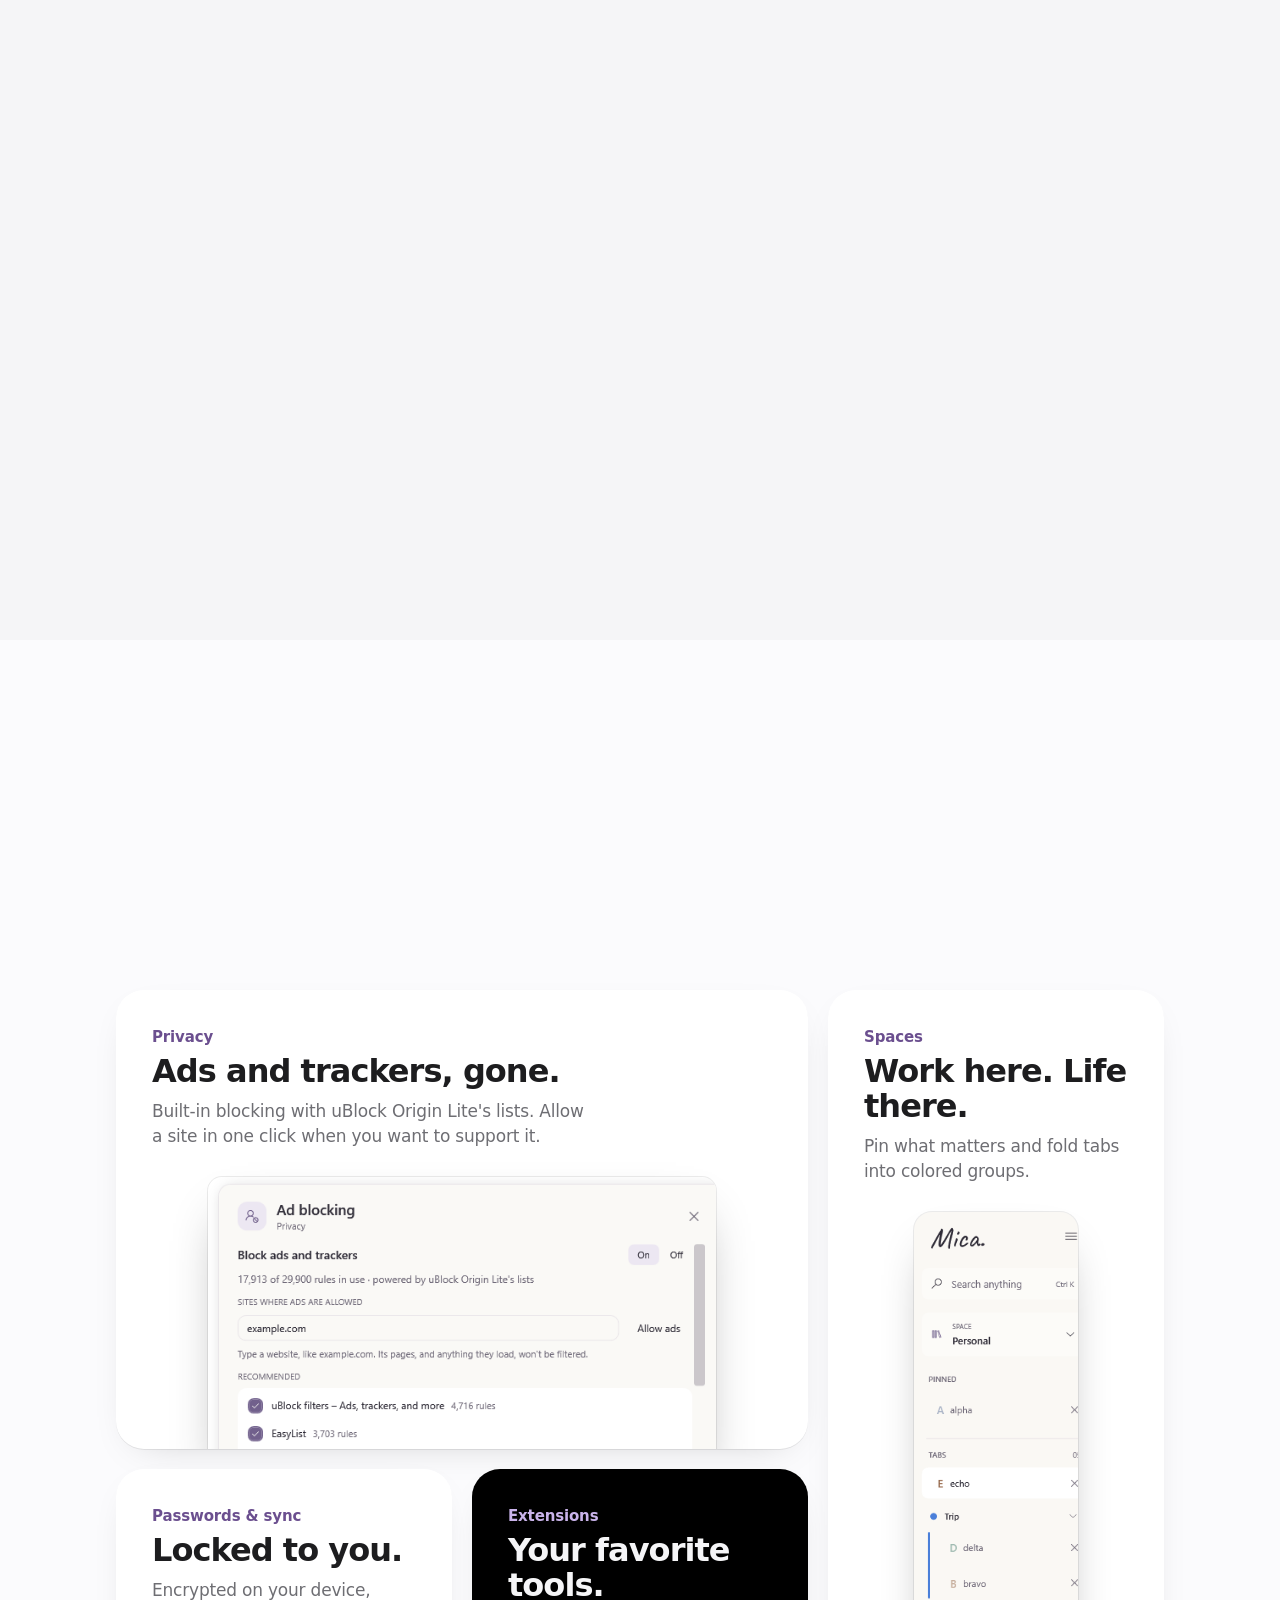
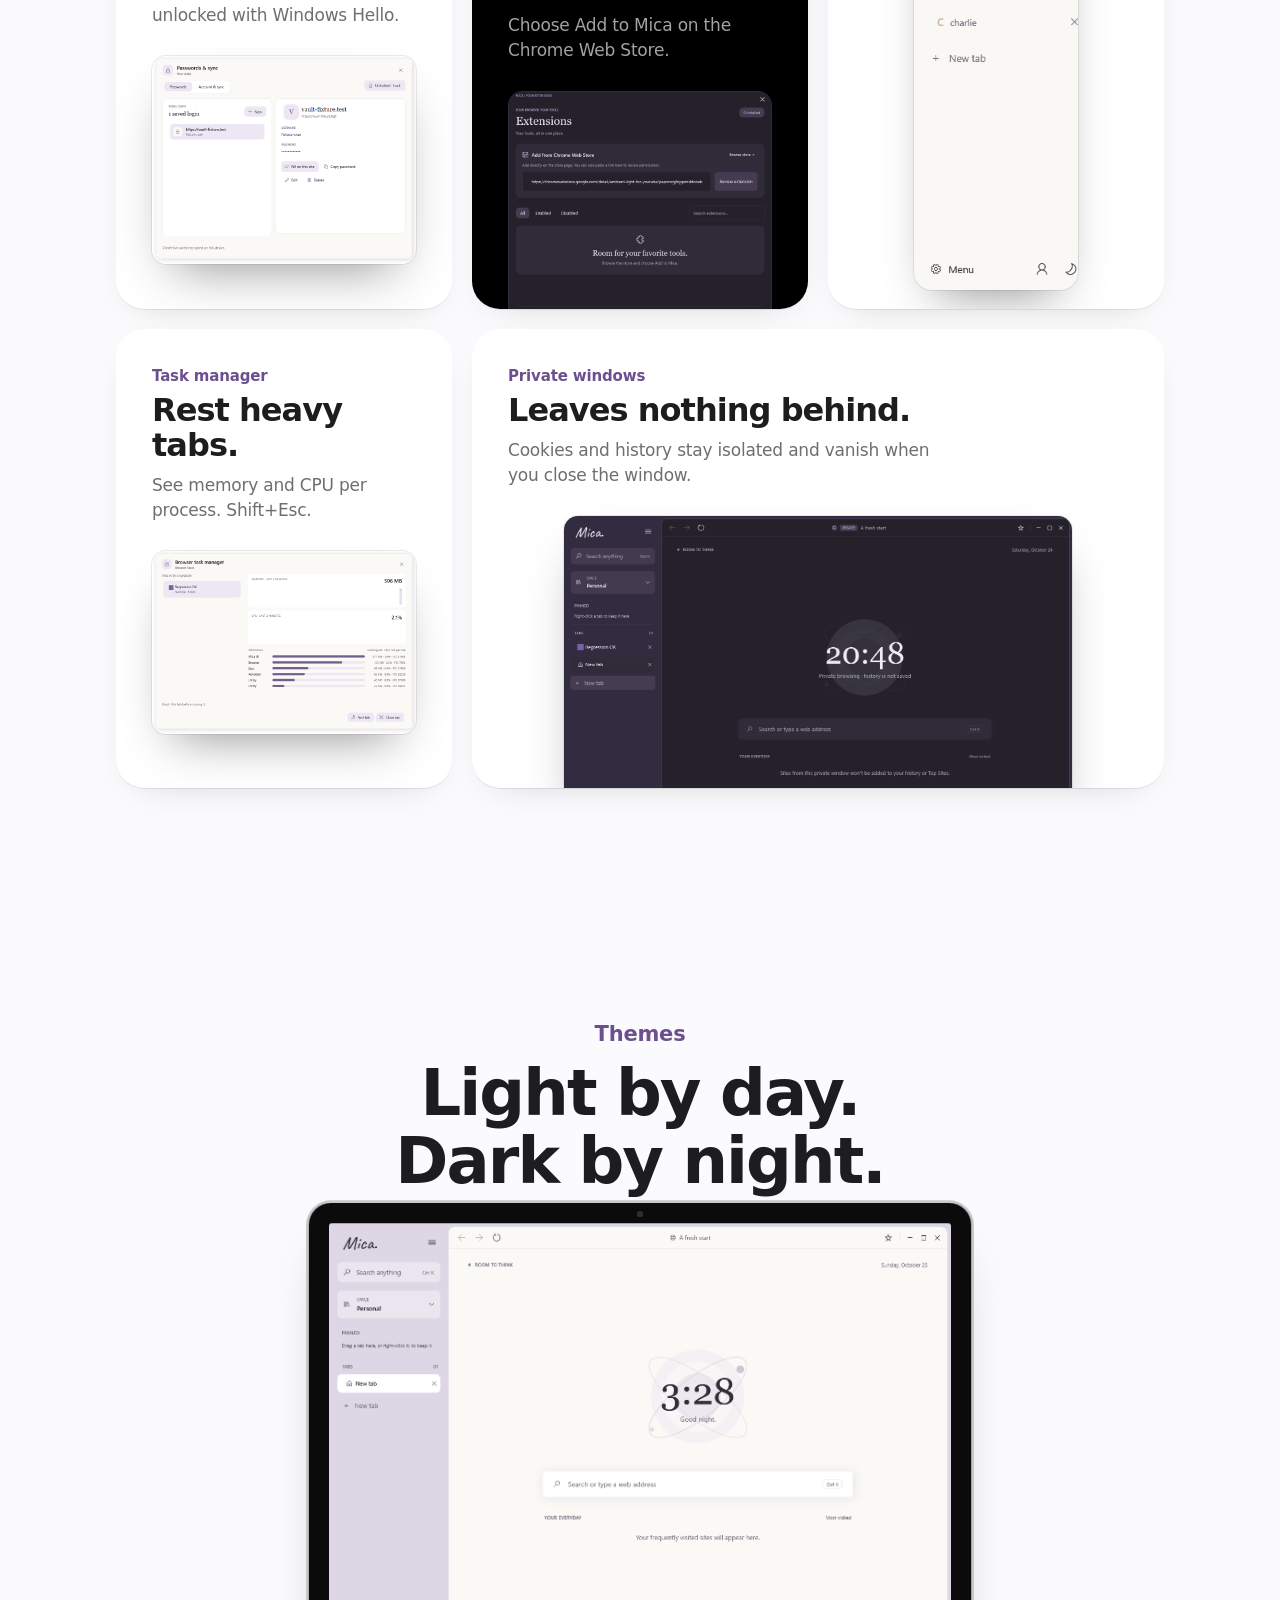
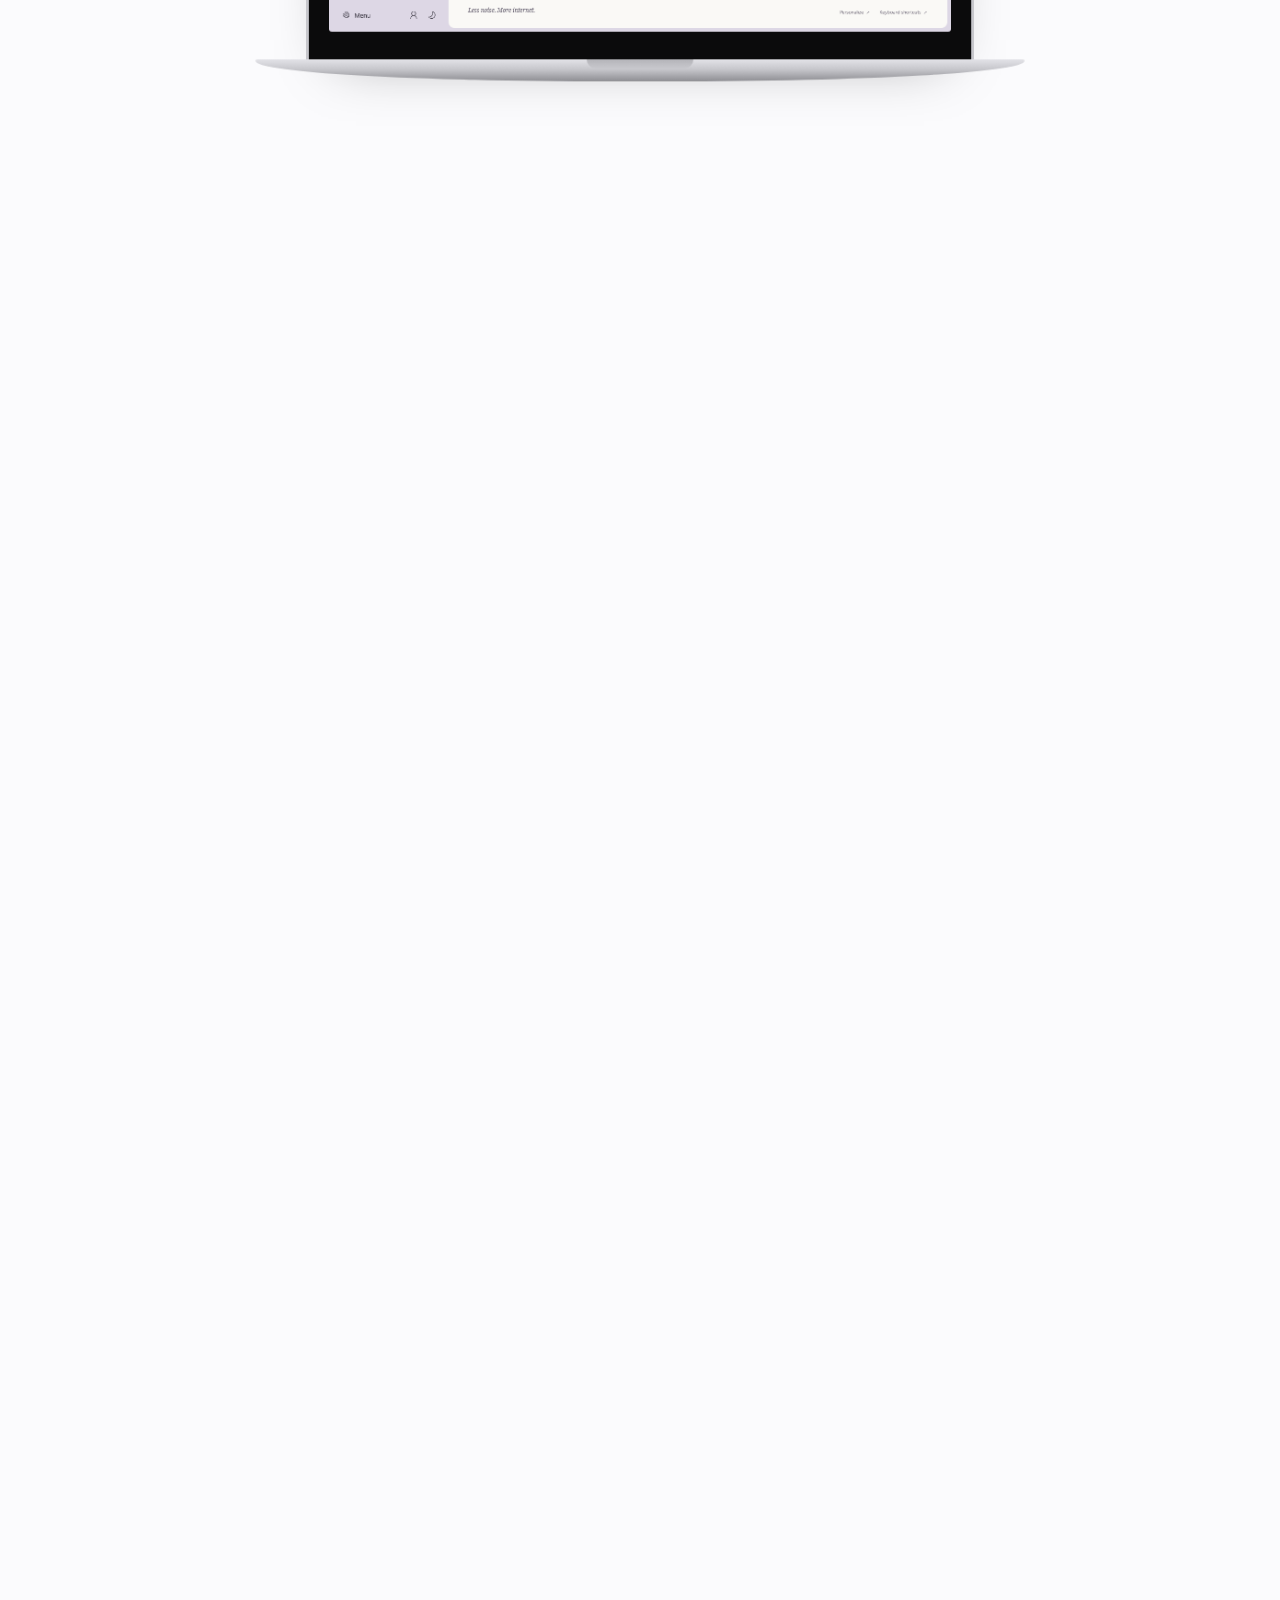
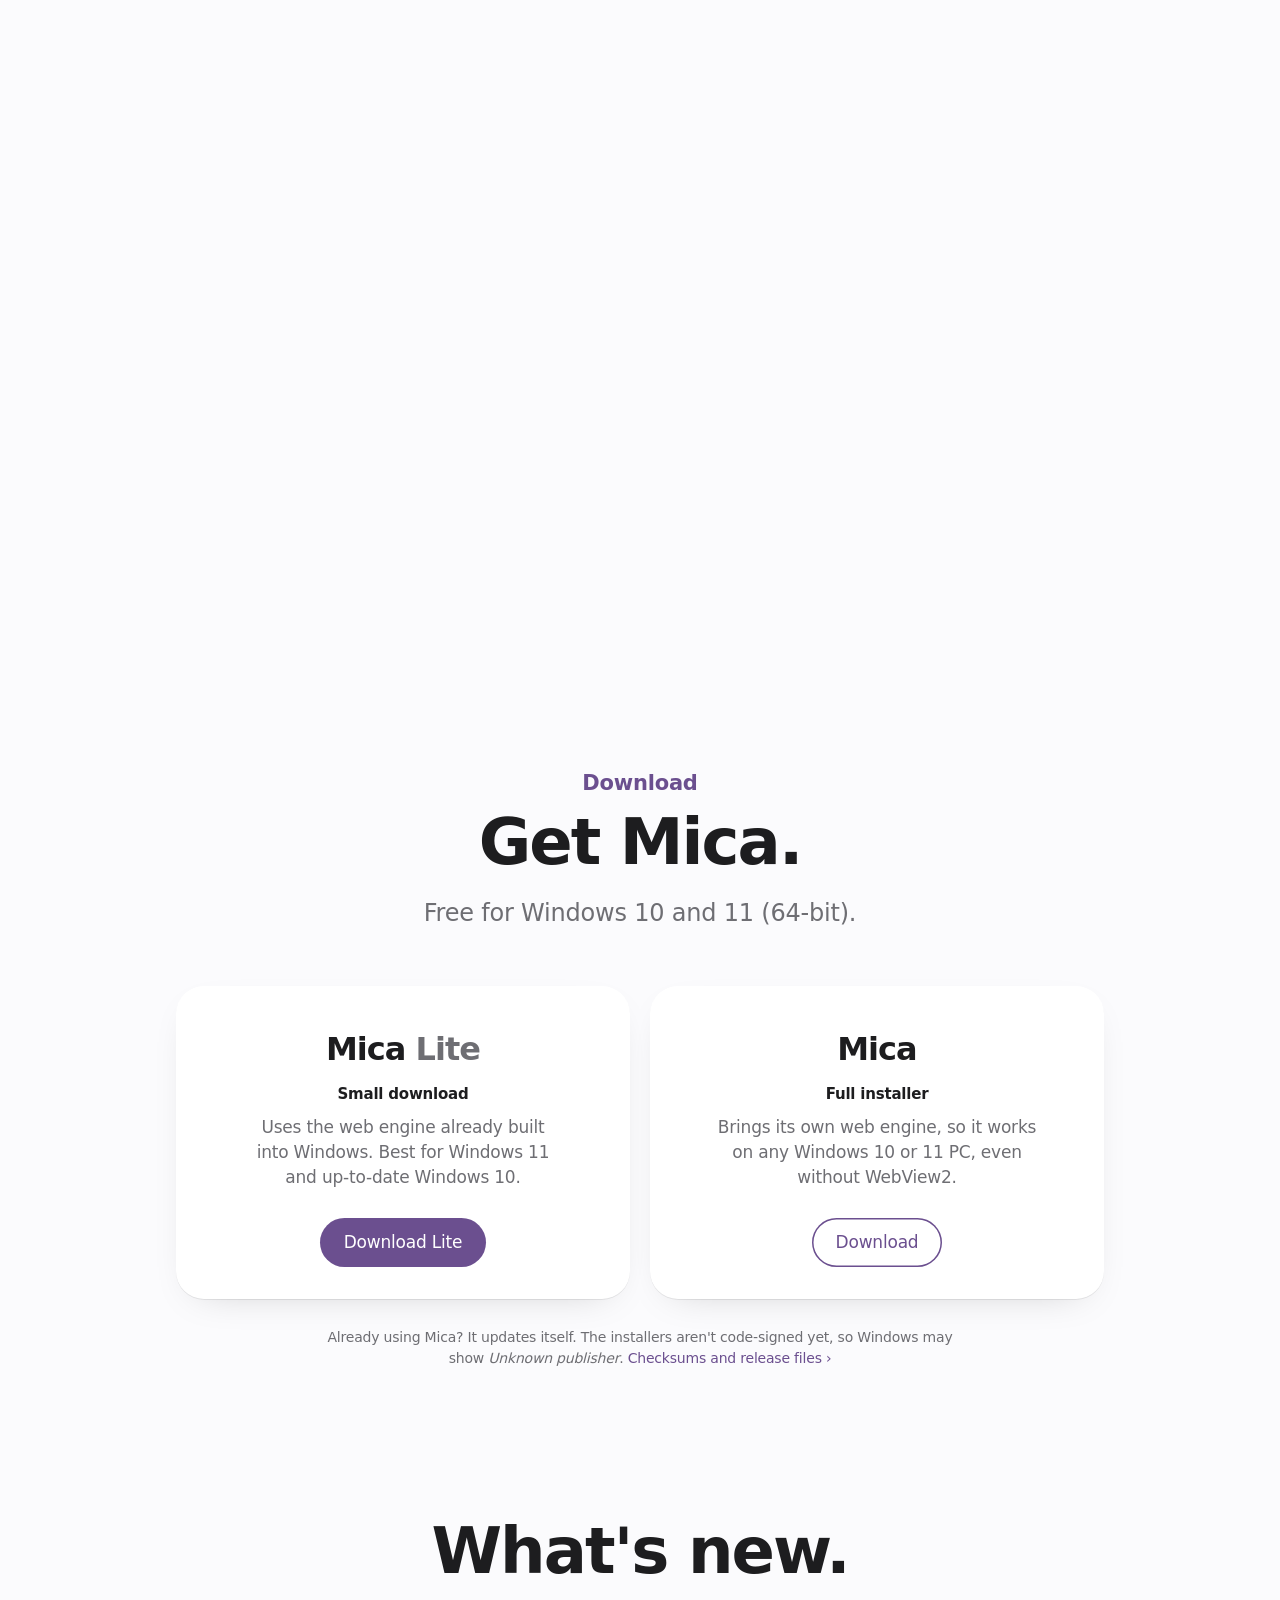
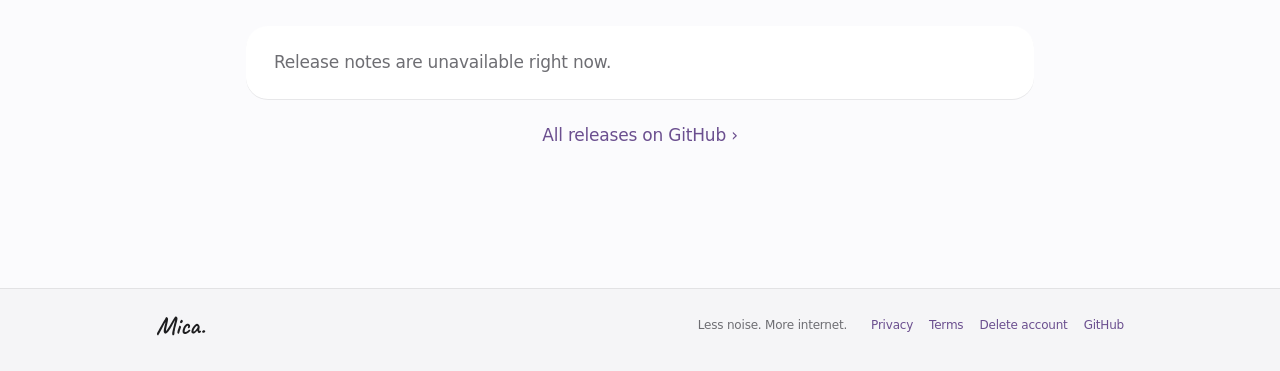
==== commit 8a3b4fe6: "Add privacy policy and terms of service pages Co-Authored-By: Claude Opus 5.5 <noreply@anthropic.com" ====
--- a/index.html
+++ b/index.html
@@ -246,7 +246,7 @@
   <div class="foot-inner">
     <span class="wordmark">Mica.</span>
     <span>Less noise. More internet.</span>
-    <a class="link" href="https://github.com/RumiDaNeko/mica.">GitHub</a>
+    <span class="foot-links"><a class="link" href="privacy/">Privacy</a><a class="link" href="terms/">Terms</a><a class="link" href="delete-account/">Delete account</a><a class="link" href="https://github.com/RumiDaNeko/mica.">GitHub</a></span>
   </div>
 </footer>
 
--- a/style.css
+++ b/style.css
@@ -239,3 +239,23 @@
   .js .reveal, .js .reveal-scale { opacity: 1; transform: none; transition: none; }
   .pill { transition: none; }
 }
+
+/* ---------- Reading pages (privacy, terms, delete account) ---------- */
+main > section.doc { max-width: 720px; margin: 0 auto; padding: clamp(56px, 9vw, 110px) 16px 0; text-align: left; }
+.doc h1 { font-size: clamp(40px, 7vw, 64px); }
+.doc .lede { margin: 18px 0 28px; }
+.doc h2 { font-size: clamp(24px, 3.4vw, 32px); margin: 48px 0 12px; }
+.doc p, .doc li { font-size: 17px; line-height: 1.55; }
+.doc p { margin: 0 0 14px; }
+.doc ol, .doc ul { margin: 0 0 14px; padding-left: 22px; }
+.doc li { margin-bottom: 8px; }
+.doc .muted { color: var(--muted); }
+.doc .card { margin: 28px 0 0; padding: 22px 24px; border-radius: 18px; background: var(--tile); border: 1px solid var(--line); }
+.doc .card p:last-child { margin-bottom: 0; }
+.doc .mail { font-size: 19px; font-weight: 600; overflow-wrap: anywhere; }
+.doc table { width: 100%; border-collapse: collapse; margin: 0 0 14px; font-size: 16px; }
+.doc th, .doc td { text-align: left; vertical-align: top; padding: 10px 12px 10px 0; border-bottom: 1px solid var(--line); line-height: 1.45; }
+.doc th { font-weight: 600; }
+@media (max-width: 560px) { .doc table, .doc tbody, .doc tr, .doc td { display: block; } .doc thead { display: none; } .doc td { border: 0; padding: 2px 0; } .doc tr { padding: 10px 0; border-bottom: 1px solid var(--line); } .doc td:first-child { font-weight: 600; } }
+.doc .updated { font-size: 14px; color: var(--muted); }
+.foot-inner .foot-links { display: flex; gap: 16px; }
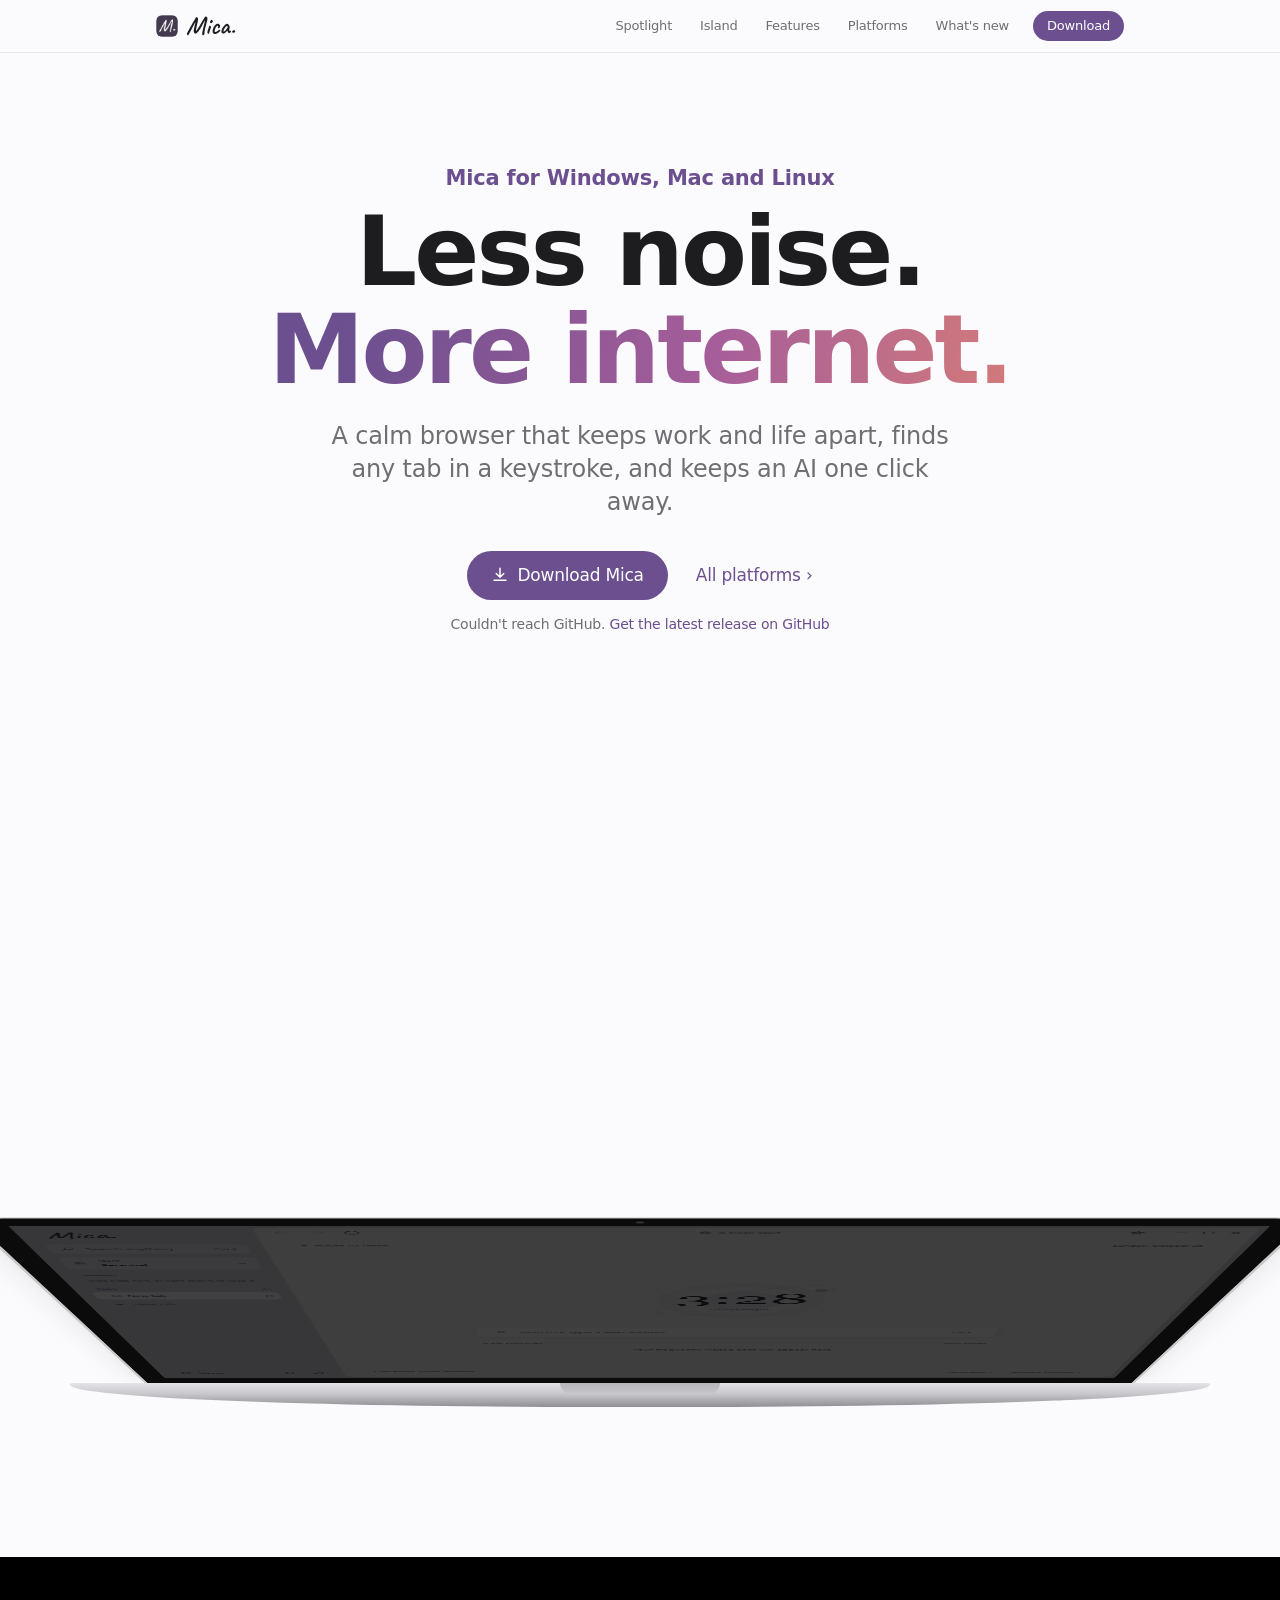
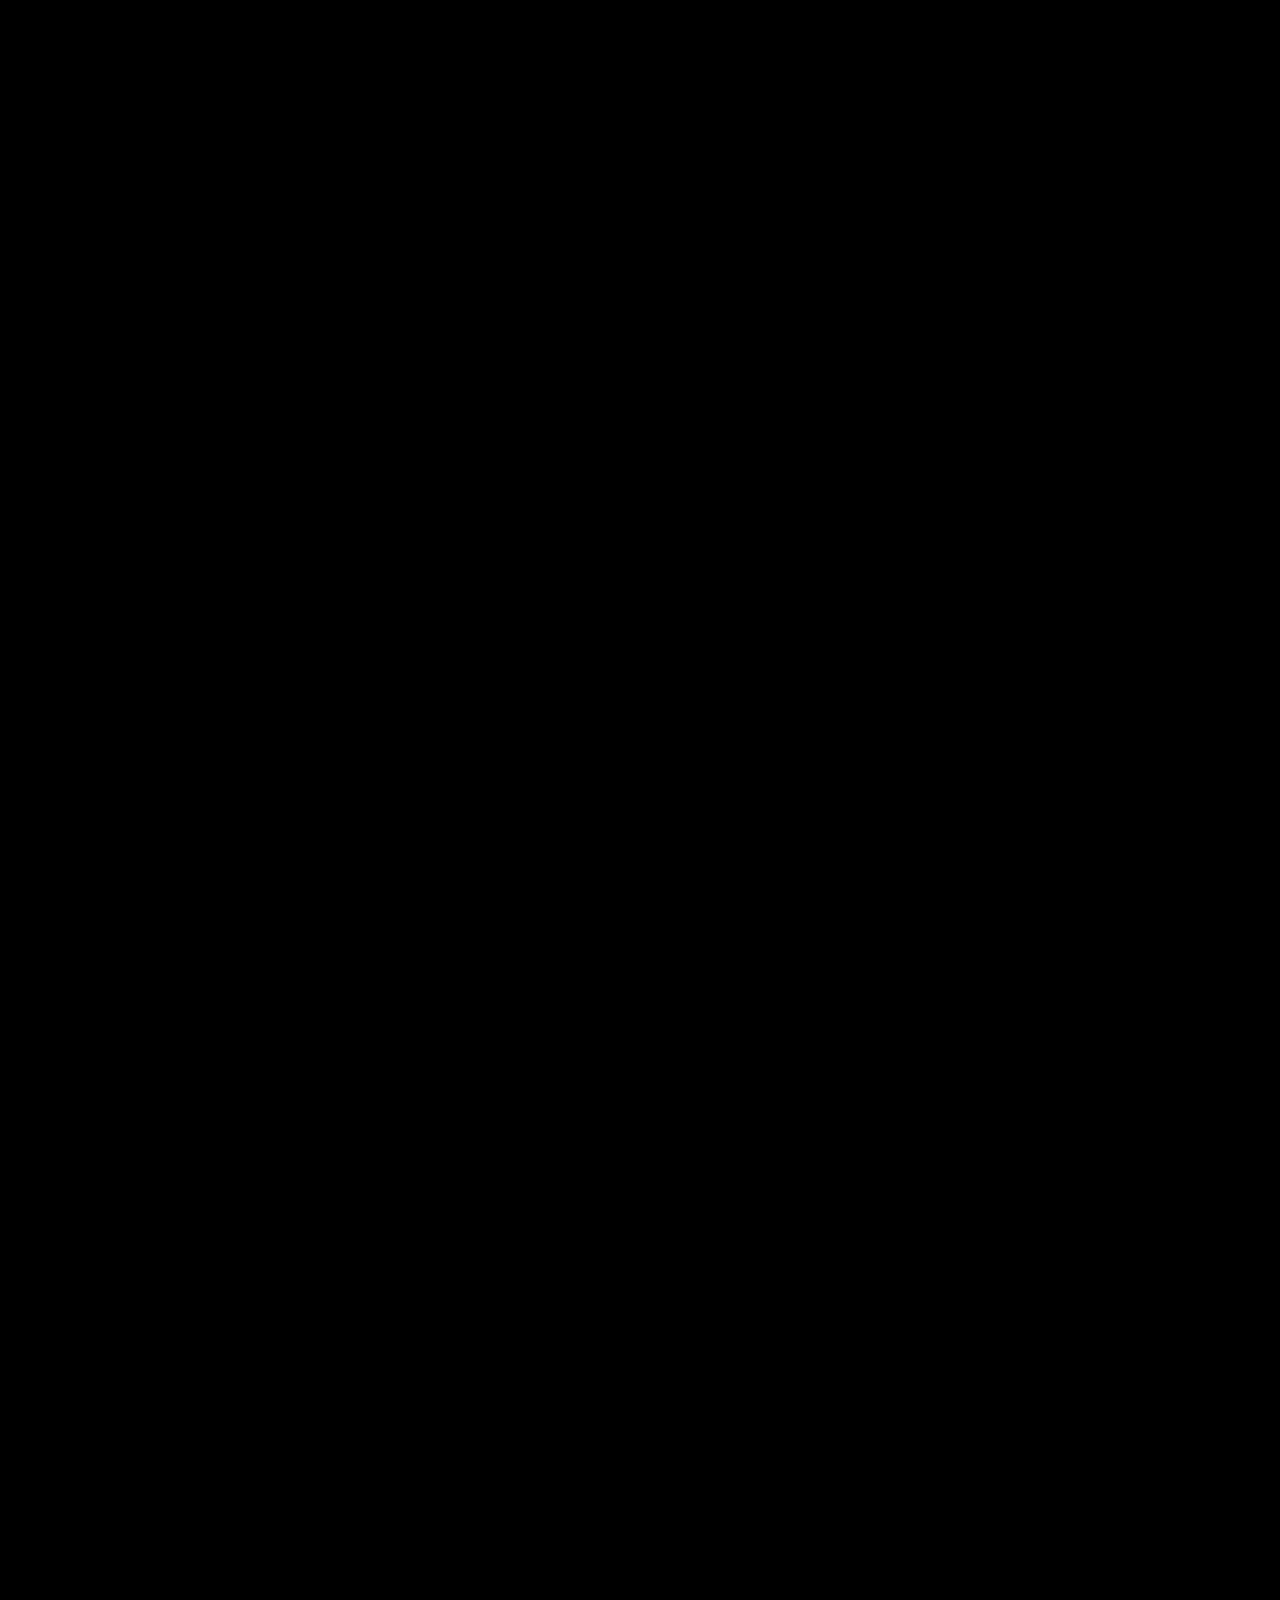
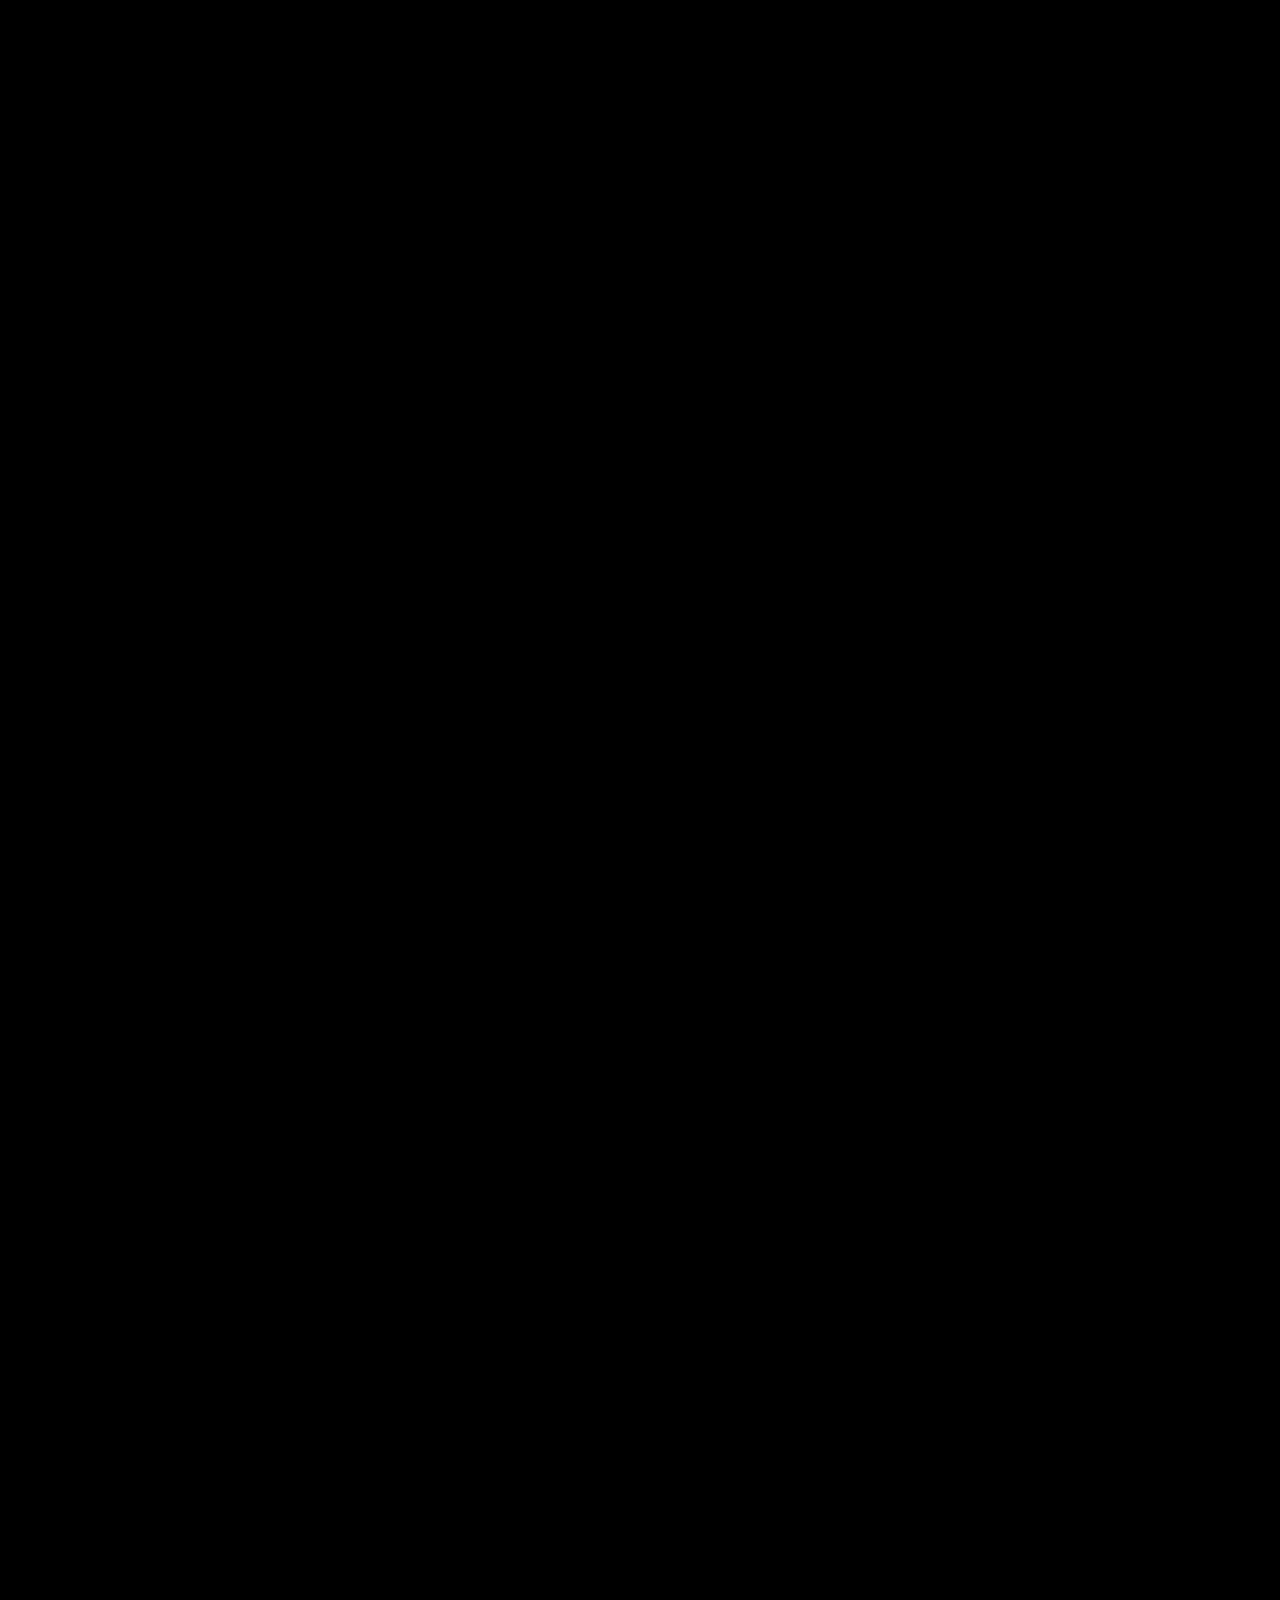
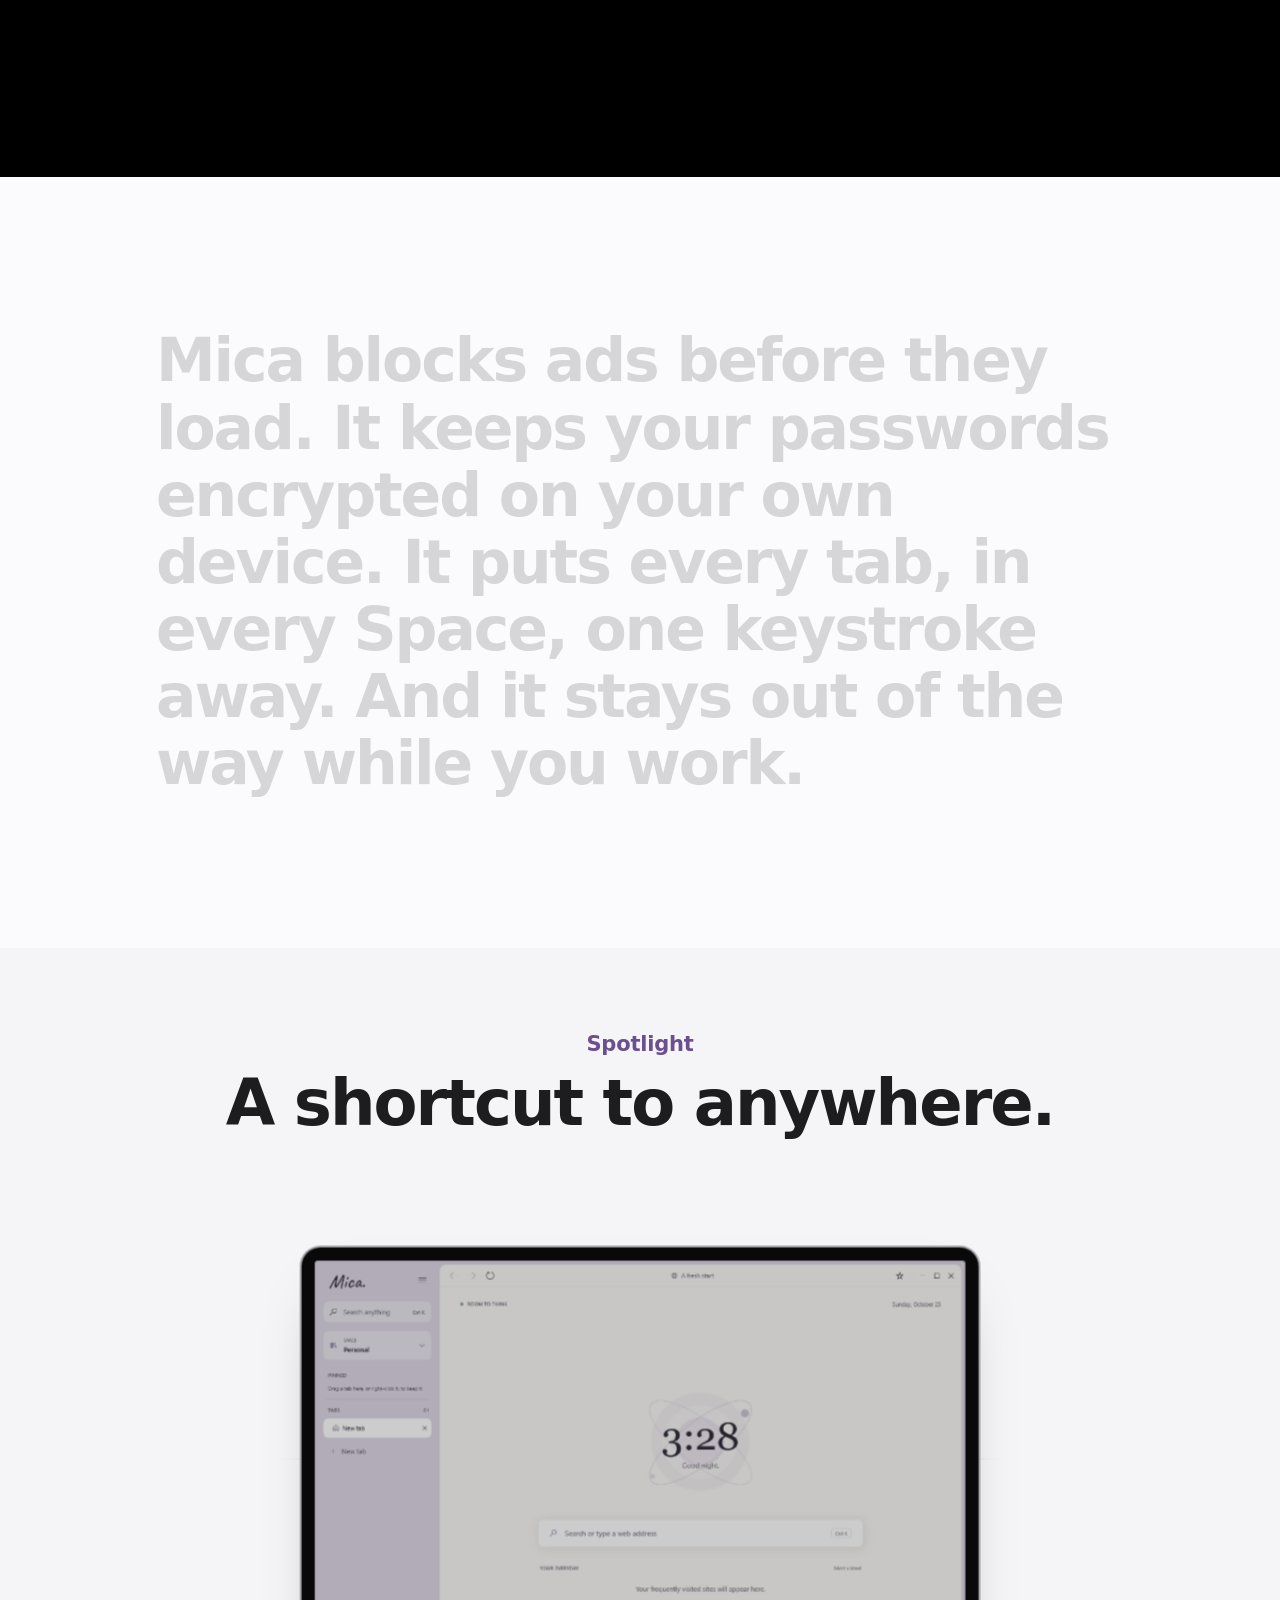
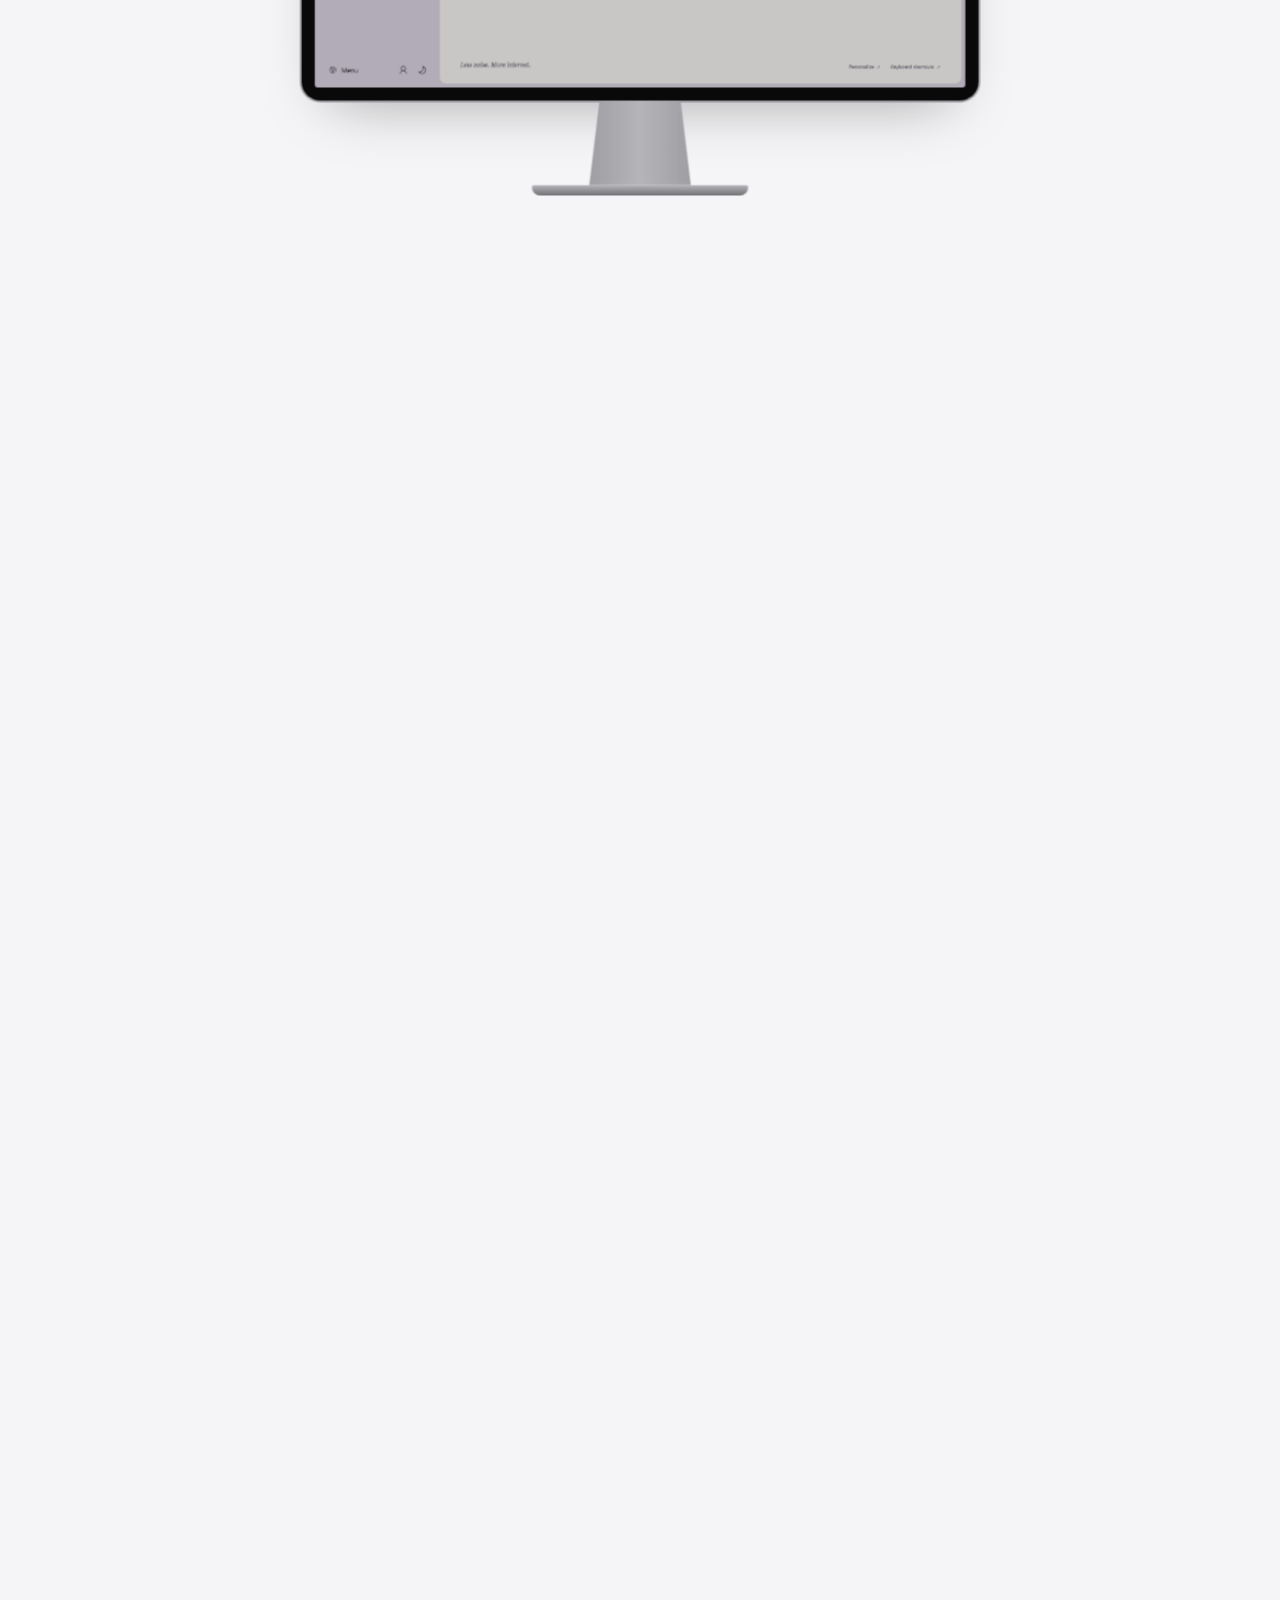
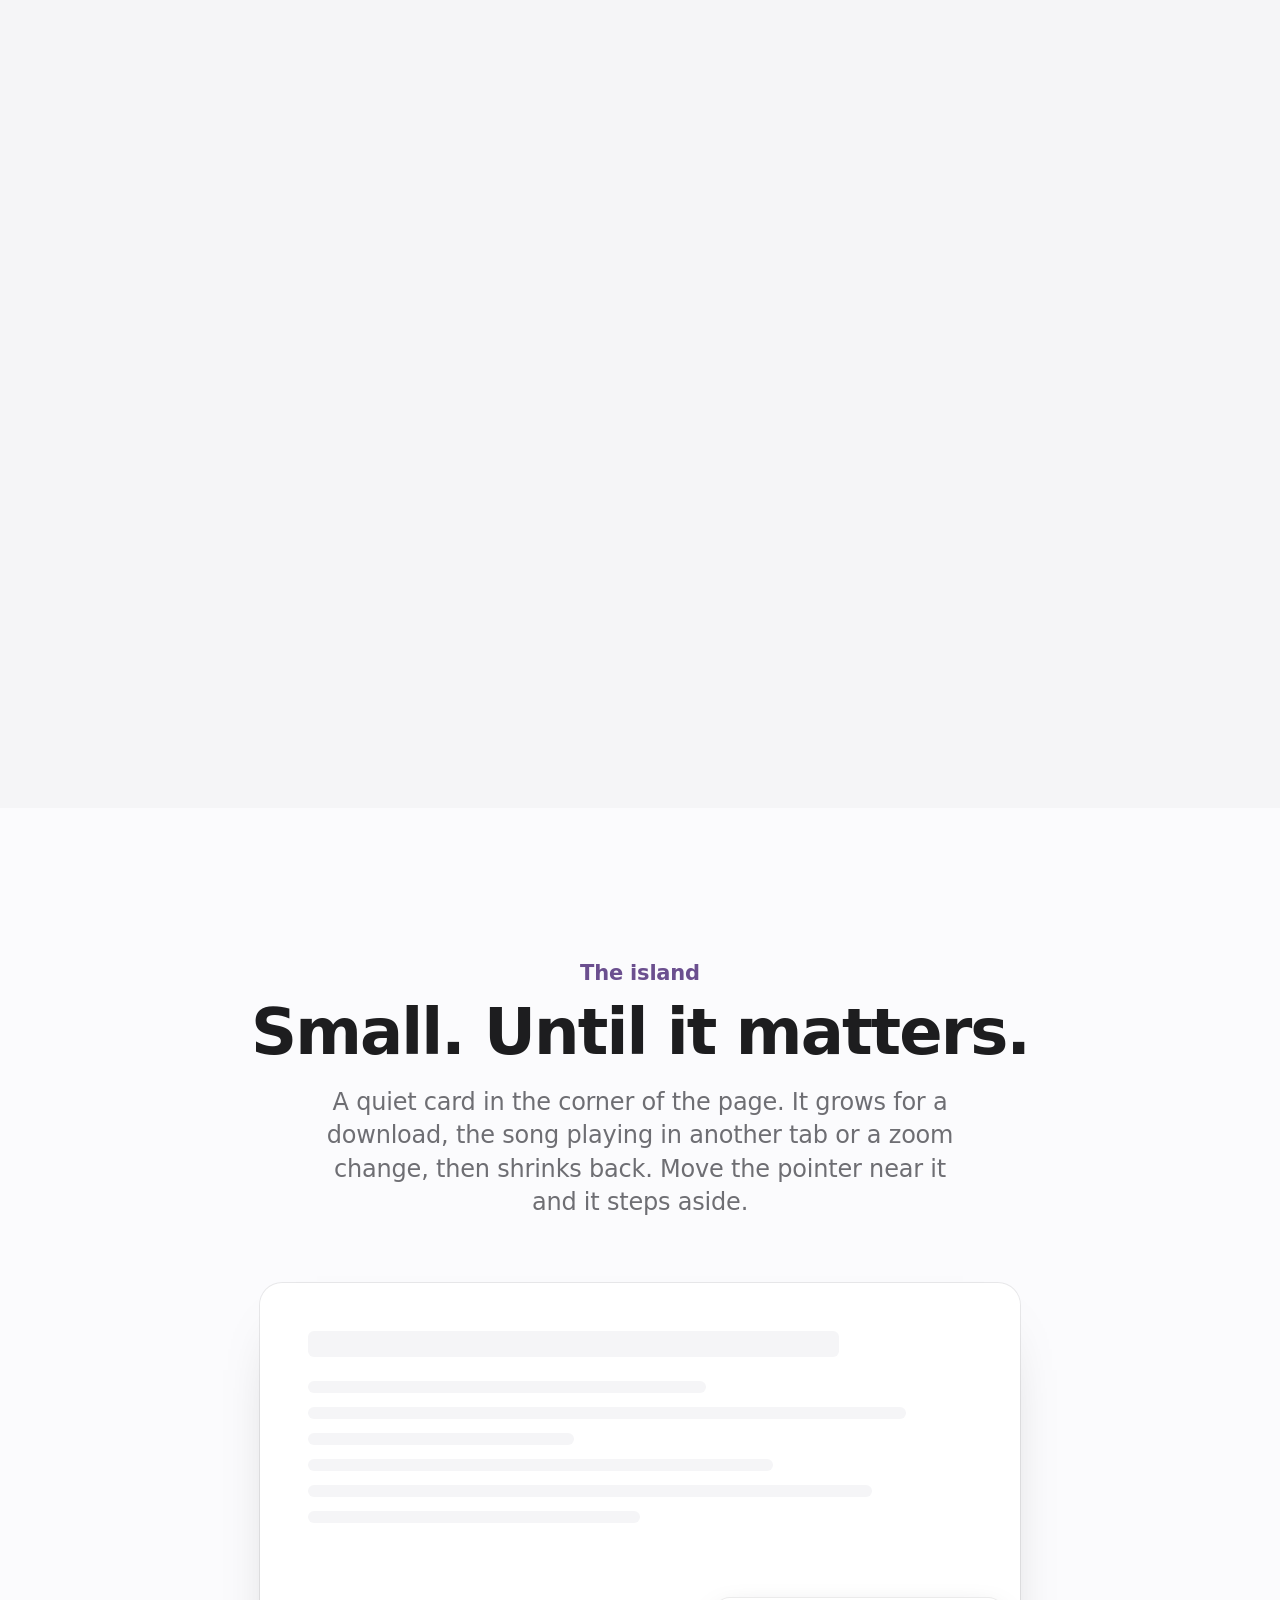
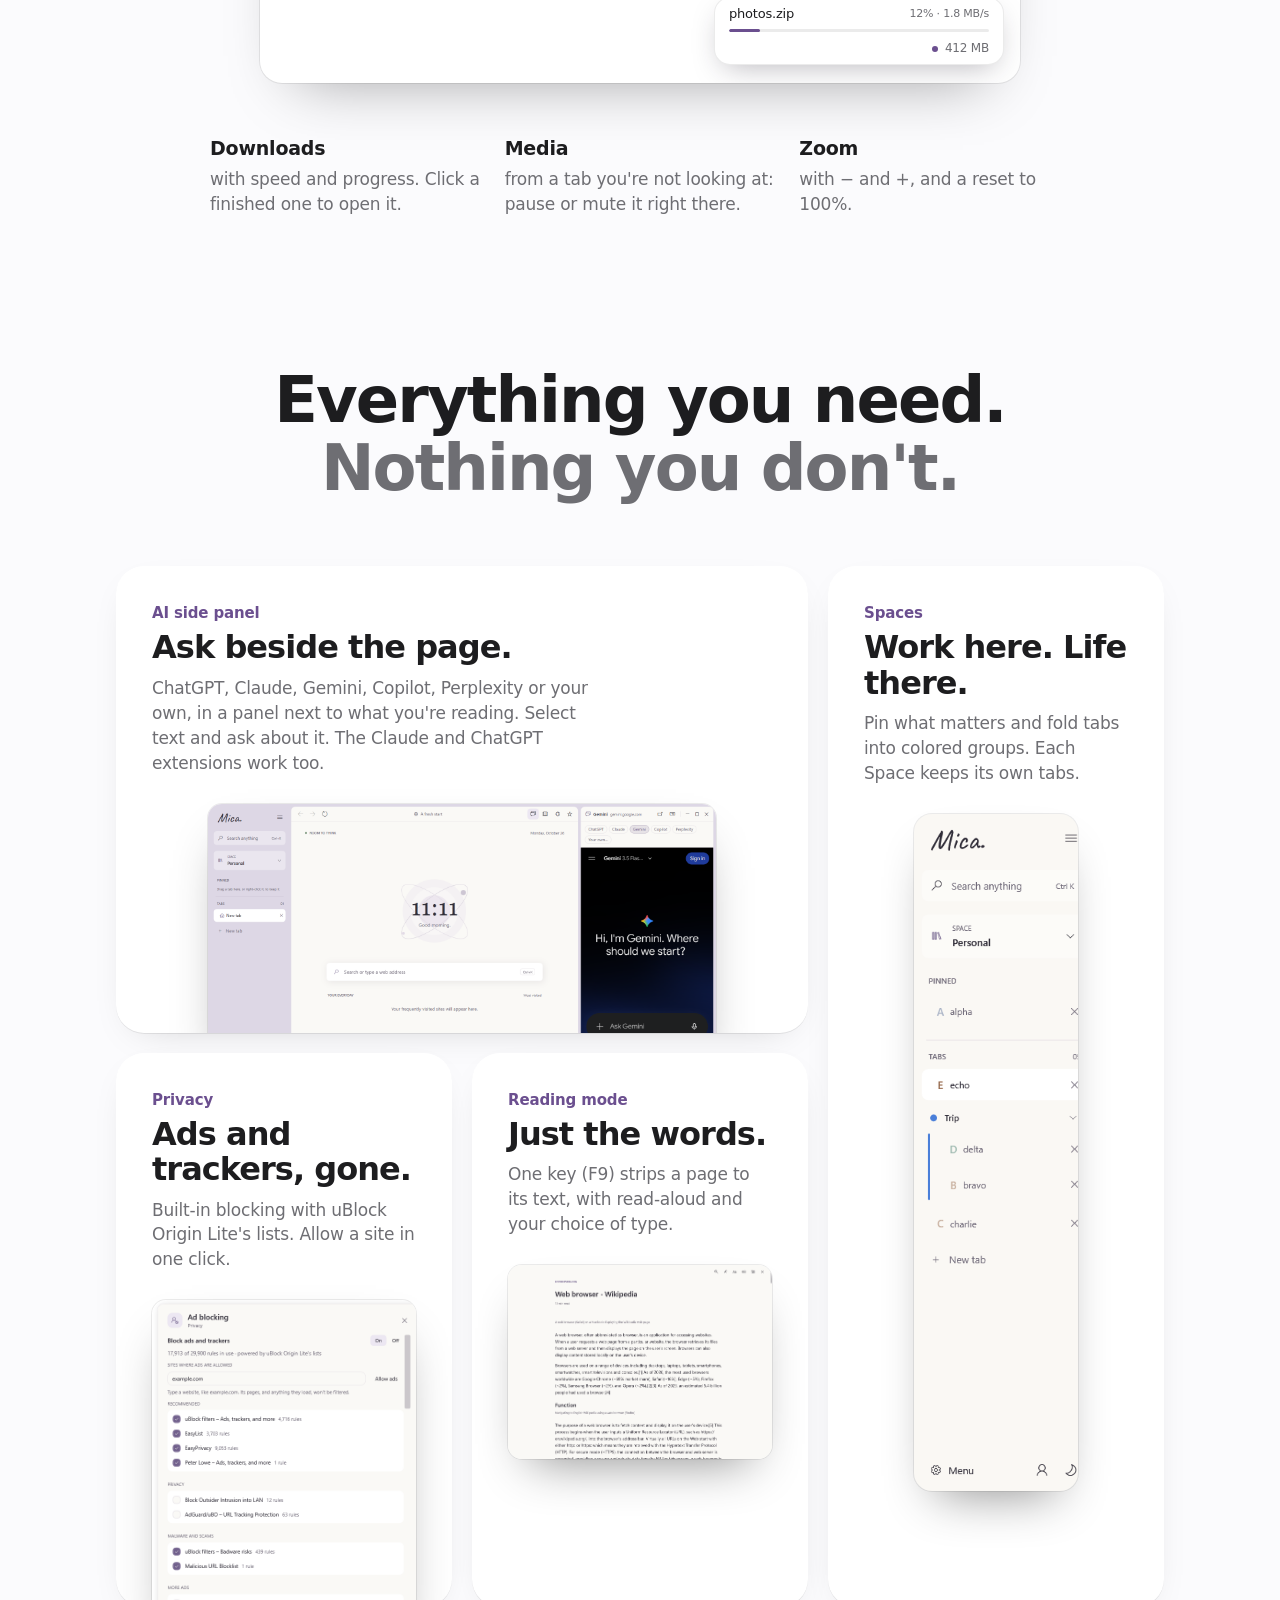
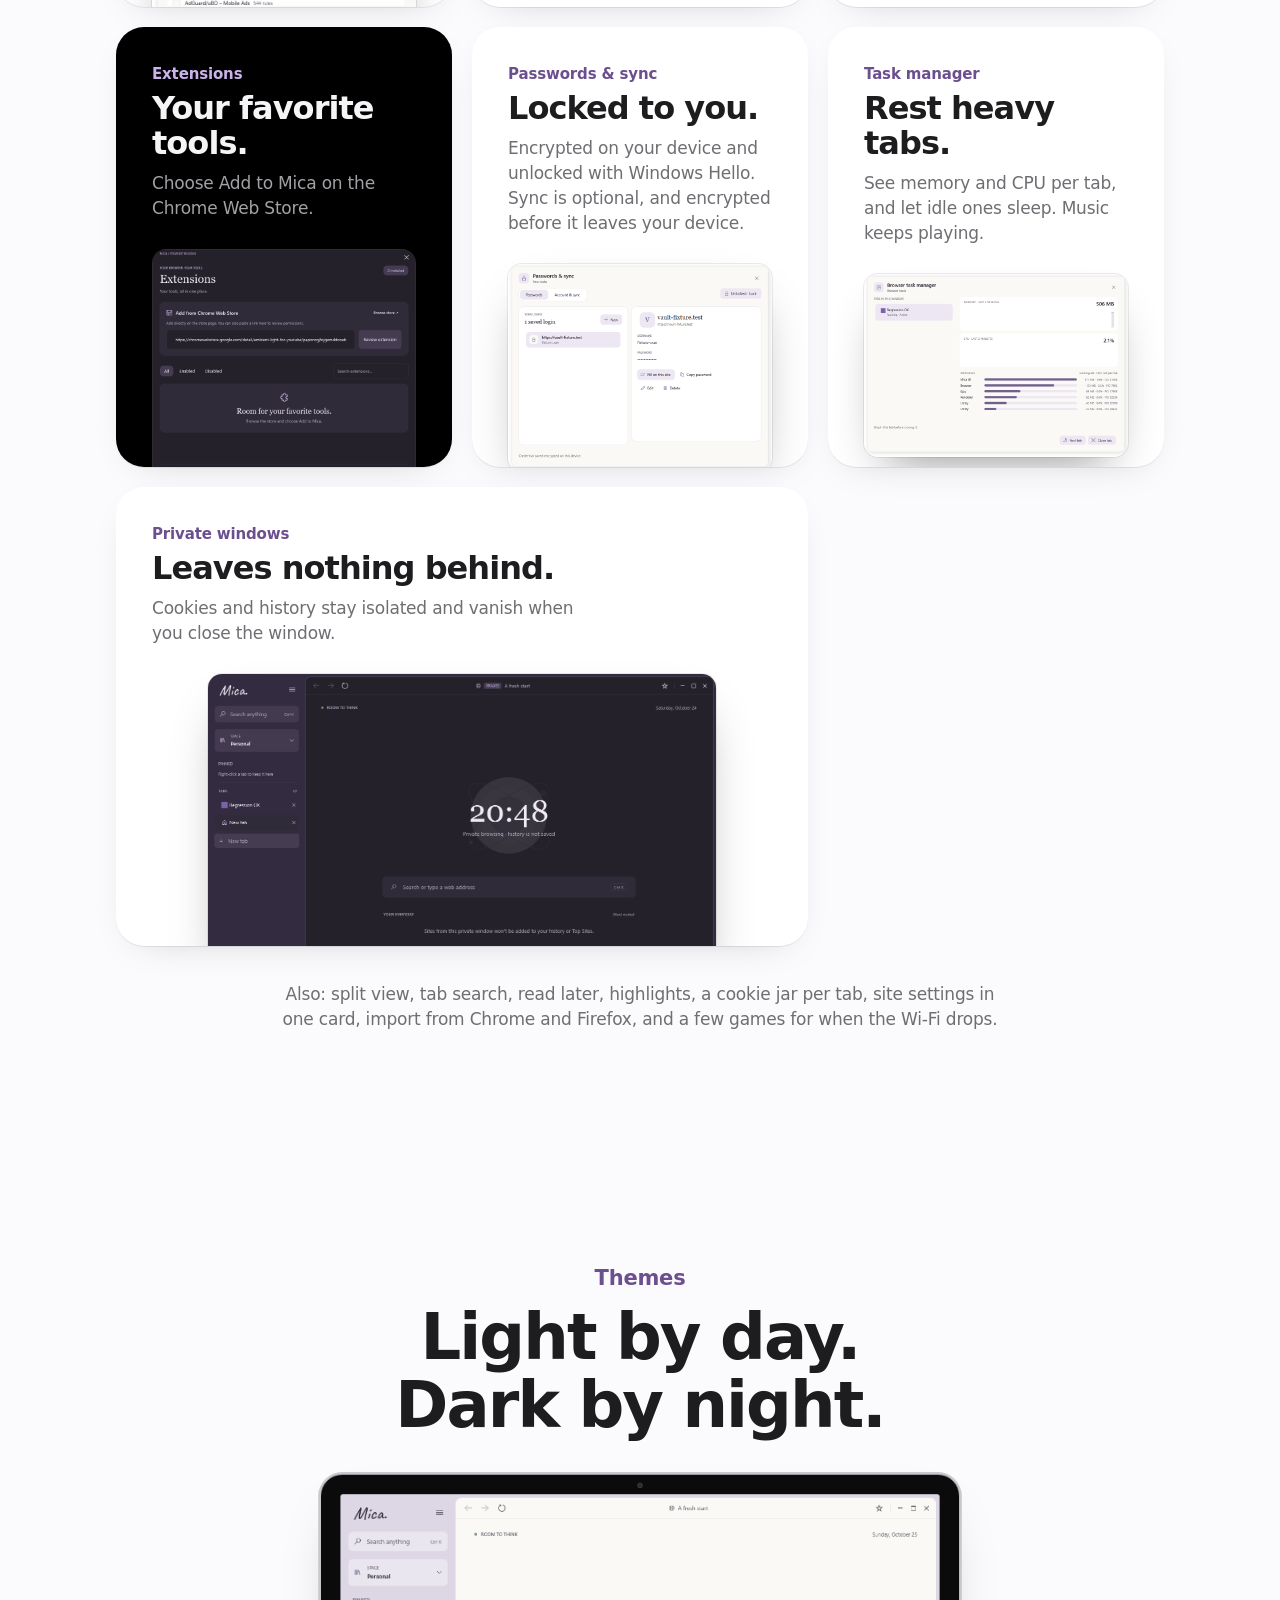
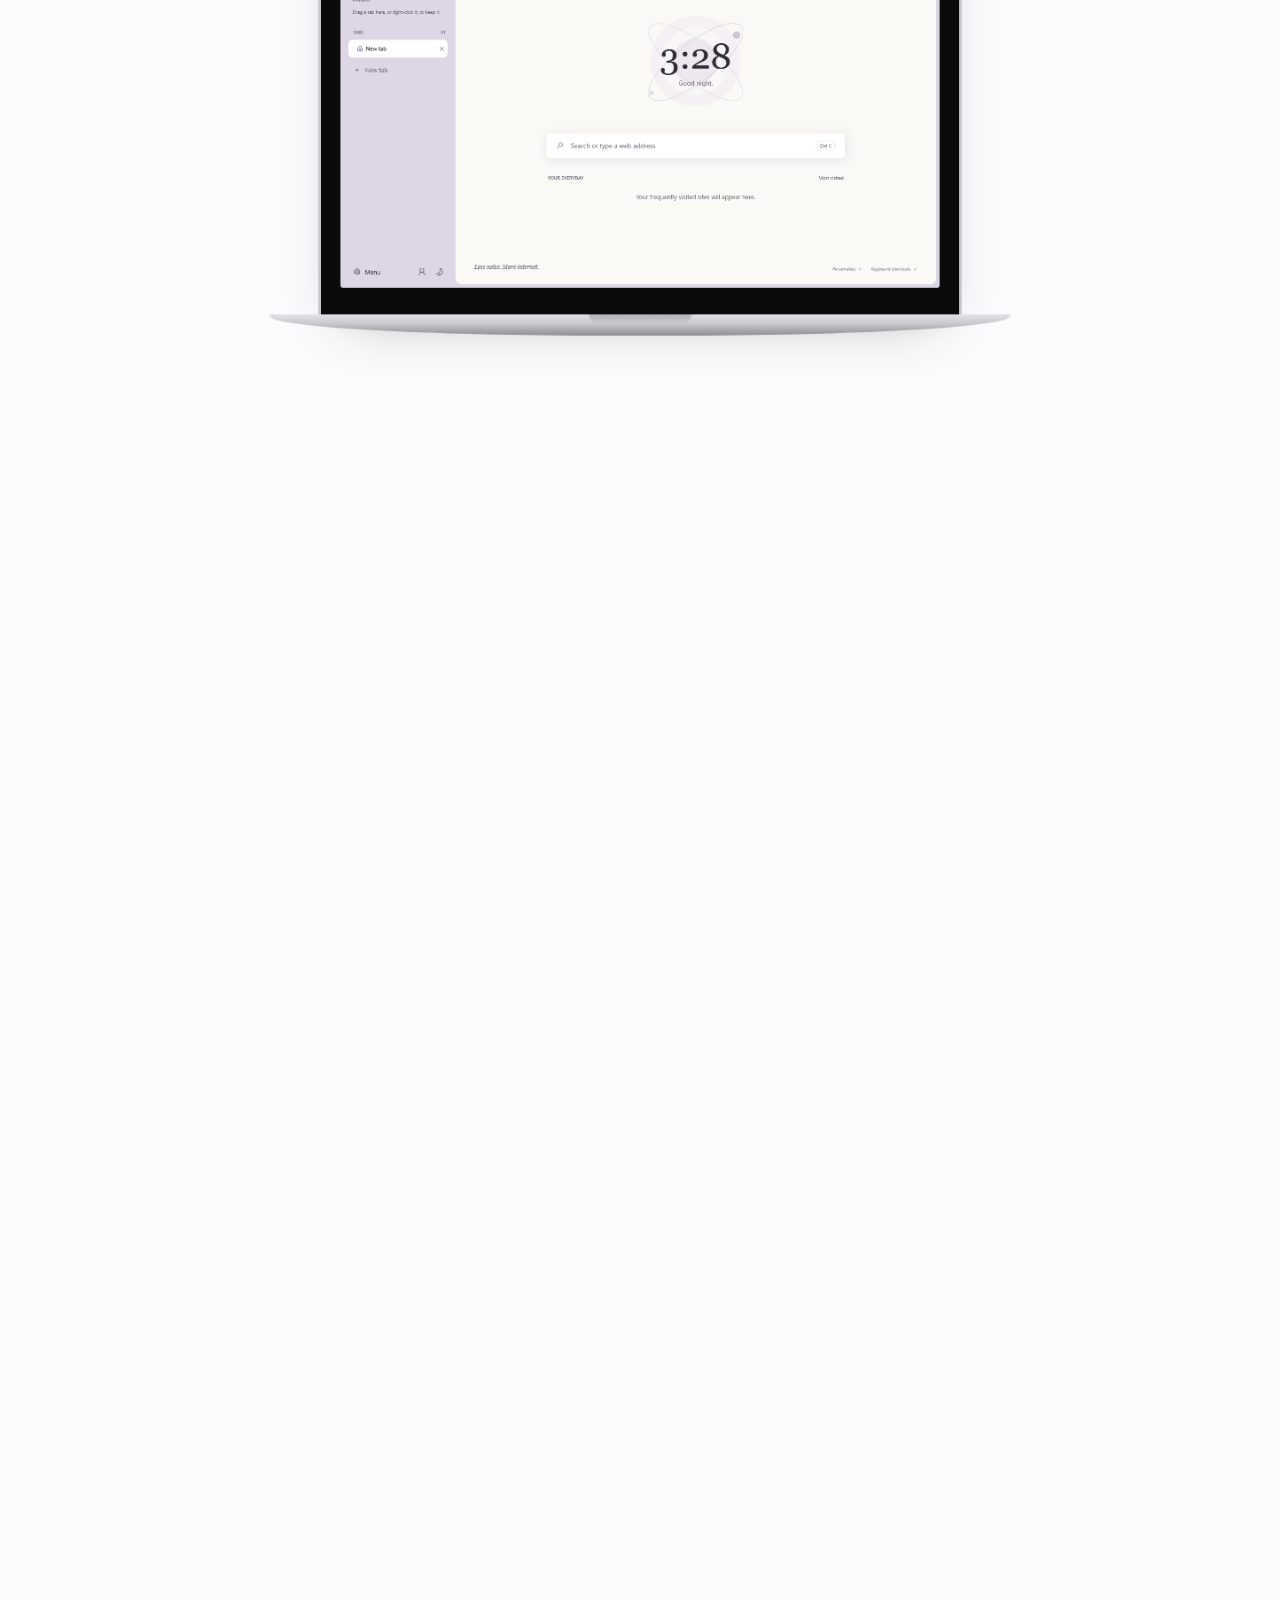
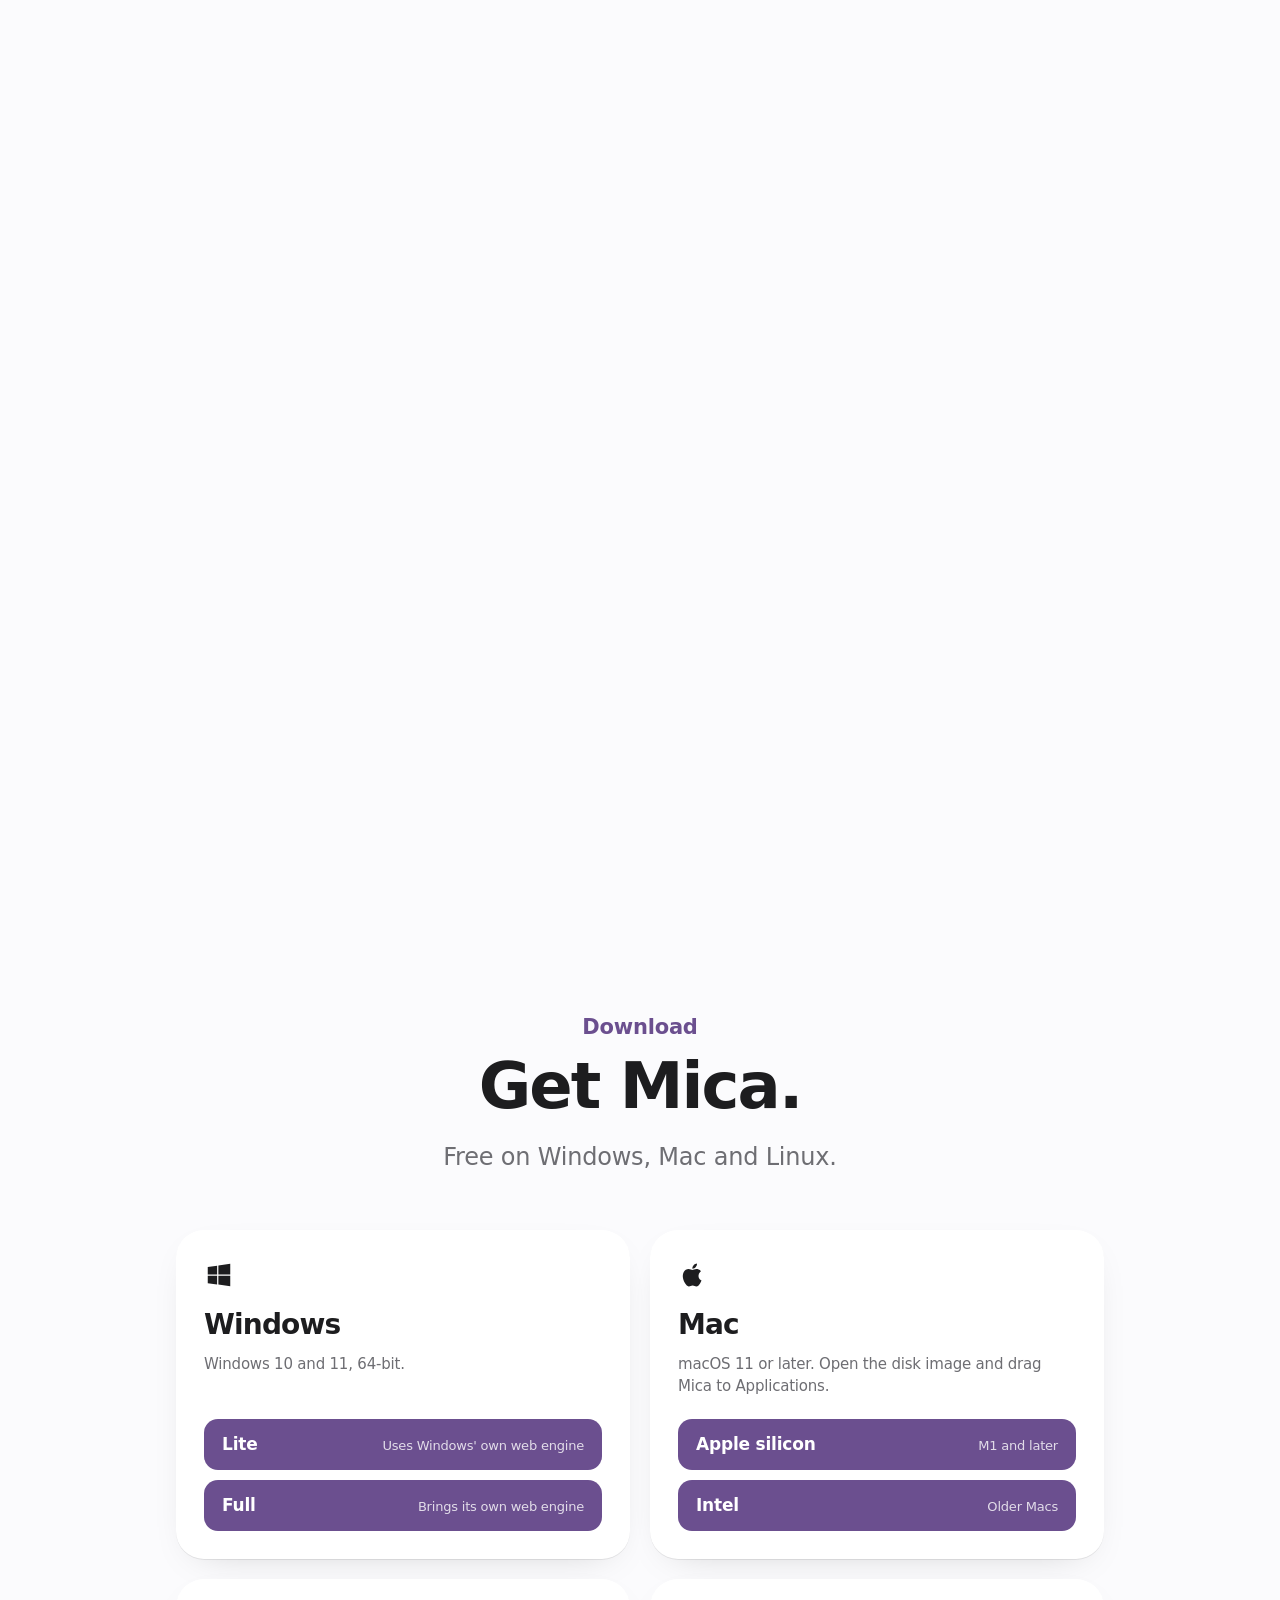
==== commit 96985956: "Website: Windows, Mac and Linux downloads, the island, the AI side panel (mica.src aec39ab)" ====
--- a/index.html
+++ b/index.html
@@ -4,7 +4,7 @@
 <meta charset="utf-8">
 <meta name="viewport" content="width=device-width, initial-scale=1">
 <title>Mica Browser: less noise, more internet</title>
-<meta name="description" content="Mica is a calm, Arc-inspired browser for Windows with Spaces, Spotlight search, ad blocking and a built-in password vault.">
+<meta name="description" content="Mica is a calm browser for Windows, Mac and Linux: Spaces, Spotlight search, an AI side panel, ad blocking and an encrypted password vault.">
 <link rel="canonical" href="https://lessnoise.online/">
 <meta name="theme-color" content="#fbfbfd" media="(prefers-color-scheme: light)">
 <meta name="theme-color" content="#000000" media="(prefers-color-scheme: dark)">
@@ -13,14 +13,14 @@
 <meta property="og:site_name" content="Mica">
 <meta property="og:url" content="https://lessnoise.online/">
 <meta property="og:title" content="Mica: less noise, more internet">
-<meta property="og:description" content="A calm, Arc-inspired browser for Windows with Spaces, Spotlight search and a built-in password vault.">
+<meta property="og:description" content="A calm browser for Windows, Mac and Linux, with Spaces, Spotlight search, an AI side panel and a built-in password vault.">
 <meta property="og:image" content="https://lessnoise.online/assets/og-image.png">
 <meta property="og:image:width" content="1200">
 <meta property="og:image:height" content="630">
 <meta property="og:image:alt" content="Mica browser: Less noise. More internet.">
 <meta name="twitter:card" content="summary_large_image">
 <meta name="twitter:title" content="Mica: less noise, more internet">
-<meta name="twitter:description" content="A calm, Arc-inspired browser for Windows with Spaces and Spotlight search.">
+<meta name="twitter:description" content="A calm browser for Windows, Mac and Linux, with Spaces and Spotlight search.">
 <meta name="twitter:image" content="https://lessnoise.online/assets/og-image.png">
 
 <script type="application/ld+json">
@@ -28,9 +28,9 @@
   "@context": "https://schema.org",
   "@type": "SoftwareApplication",
   "name": "Mica",
-  "operatingSystem": "Windows 10, Windows 11",
+  "operatingSystem": "Windows 10, Windows 11, macOS, Linux",
   "applicationCategory": "BrowserApplication",
-  "description": "A calm, Arc-inspired browser for Windows with Spaces, Spotlight search, ad blocking and a built-in password vault.",
+  "description": "A calm browser with Spaces, Spotlight search, an AI side panel, ad blocking and an encrypted password vault.",
   "url": "https://lessnoise.online/",
   "image": "https://lessnoise.online/assets/og-image.png",
   "downloadUrl": "https://github.com/RumiDaNeko/mica./releases/latest",
@@ -49,7 +49,9 @@
     <a class="brand" href="#top" aria-label="Mica home"><img src="assets/Mica.png" alt="" width="22" height="22"><span>Mica.</span></a>
     <nav aria-label="Sections">
       <a href="#spotlight">Spotlight</a>
+      <a href="#island">Island</a>
       <a href="#features">Features</a>
+      <a href="#download">Platforms</a>
       <a href="#releases">What's new</a>
     </nav>
     <a class="pill pill-small" href="#download">Download</a>
@@ -57,19 +59,19 @@
 </header>
 
 <main id="top">
-  <!-- Hero: the product on a laptop, Apple-style. -->
+  <!-- Hero: the product on a laptop whose lid opens as you scroll. -->
   <section class="hero">
-    <p class="eyebrow reveal">Mica for Windows</p>
+    <p class="eyebrow reveal">Mica for Windows, Mac and Linux</p>
     <h1 class="reveal">Less noise.<br><span class="tint">More internet.</span></h1>
-    <p class="lede reveal">A calm browser that keeps work and life apart, and finds any tab in a keystroke.</p>
+    <p class="lede reveal">A calm browser that keeps work and life apart, finds any tab in a keystroke, and keeps an AI one click away.</p>
     <div class="cta reveal">
-      <a class="pill" href="https://github.com/RumiDaNeko/mica./releases/latest" data-primary>
+      <a class="pill" href="#download" data-primary>
         <svg viewBox="0 0 24 24" aria-hidden="true"><path d="M12 3v12m0 0-5-5m5 5 5-5M4 19h16"/></svg>
-        <span data-primary-label>Download for Windows</span>
+        <span data-primary-label>Download Mica</span>
       </a>
-      <a class="link" href="#download">Other download options ›</a>
-    </div>
-    <p class="meta reveal" data-meta>Free · Windows 10 and 11</p>
+      <a class="link" href="#download">All platforms ›</a>
+    </div>
+    <p class="meta reveal" data-meta>Free · Windows, Mac and Linux</p>
 
     <div class="stage reveal-scale">
       <div class="laptop">
@@ -87,8 +89,7 @@
     </div>
   </section>
 
-  <!-- Cinematic close-up: a beam of light, the new tab zoomed into its clock, then a pull back to the whole
-       window as you scroll (driven by app.js; without JS or with reduced motion it is a still picture). -->
+  <!-- Close-up: a beam of light, the new tab zoomed into its clock, then a pull back as you scroll. -->
   <section class="closeup" aria-label="Mica's new tab, up close">
     <div class="closeup-sticky">
       <div class="beam" aria-hidden="true"><span class="beam-line"></span><span class="beam-cone"></span><span class="beam-spot"></span></div>
@@ -107,19 +108,18 @@
     </div>
   </section>
 
-  <!-- Words light up one by one as the paragraph scrolls through the screen. -->
   <section class="statement" aria-label="What Mica does">
-    <p class="statement-text" data-words>Mica blocks ads before they load. It keeps your passwords encrypted on this PC. And it puts every tab, in every Space, one keystroke away.</p>
-  </section>
-
-  <!-- Spotlight: Ctrl and K press down, Spotlight opens on the monitor, then the camera moves in. -->
+    <p class="statement-text" data-words>Mica blocks ads before they load. It keeps your passwords encrypted on your own device. It puts every tab, in every Space, one keystroke away. And it stays out of the way while you work.</p>
+  </section>
+
+  <!-- Spotlight: the shortcut keys press down, Spotlight opens on the monitor, then the camera moves in. -->
   <section id="spotlight" class="keys" aria-label="Spotlight">
     <div class="keys-sticky">
       <div class="keys-head">
         <p class="eyebrow">Spotlight</p>
         <h2>A shortcut to anywhere.</h2>
       </div>
-      <div class="keycaps" aria-hidden="true"><kbd>Ctrl</kbd><span class="plus">+</span><kbd>K</kbd></div>
+      <div class="keycaps" aria-hidden="true"><kbd data-mod>Ctrl</kbd><span class="plus">+</span><kbd>K</kbd></div>
       <div class="monitor keys-monitor">
         <div class="panel">
           <div class="layers">
@@ -134,33 +134,72 @@
     </div>
   </section>
 
+  <!-- The island: a live model of the little status card in the corner of every page. -->
+  <section id="island" class="island-scene">
+    <p class="eyebrow reveal">The island</p>
+    <h2 class="reveal">Small. Until it matters.</h2>
+    <p class="lede reveal">A quiet card in the corner of the page. It grows for a download, the song playing in another tab or a zoom change, then shrinks back. Move the pointer near it and it steps aside.</p>
+    <div class="island-stage reveal-scale" aria-hidden="true">
+      <div class="island-page">
+        <span class="line w80"></span><span class="line w60"></span><span class="line w90"></span><span class="line w40"></span>
+        <span class="line w70"></span><span class="line w85"></span><span class="line w50"></span>
+      </div>
+      <div class="island" data-island>
+        <div class="island-row island-media" data-row="media">
+          <span class="island-glyph">♪</span><span class="island-name">Lo-fi beats to browse to</span><span class="island-btn">❚❚</span>
+        </div>
+        <div class="island-row island-zoom" data-row="zoom">
+          <span class="island-glyph">⌕</span><span class="island-btn">−</span><span class="island-level" data-zoom-level>110%</span><span class="island-btn">+</span><span class="island-btn">↺</span>
+        </div>
+        <div class="island-row island-download" data-row="download">
+          <span class="island-name">photos.zip</span><span class="island-note" data-dl-note>45% · 2.3 MB/s</span>
+          <span class="island-bar"><span data-dl-bar></span></span>
+        </div>
+        <div class="island-mem"><span class="island-dot"></span><span>412 MB</span></div>
+      </div>
+    </div>
+    <ul class="island-points reveal">
+      <li><strong>Downloads</strong> with speed and progress. Click a finished one to open it.</li>
+      <li><strong>Media</strong> from a tab you're not looking at: pause or mute it right there.</li>
+      <li><strong>Zoom</strong> with − and +, and a reset to 100%.</li>
+    </ul>
+  </section>
+
   <!-- Feature tiles. -->
   <section id="features" class="features">
     <h2 class="reveal">Everything you need.<br><span class="muted">Nothing you don't.</span></h2>
     <div class="bento">
       <article class="tile tile-wide reveal">
         <div class="tile-copy">
+          <p class="eyebrow">AI side panel</p>
+          <h3>Ask beside the page.</h3>
+          <p>ChatGPT, Claude, Gemini, Copilot, Perplexity or your own, in a panel next to what you're reading. Select text and ask about it. The Claude and ChatGPT extensions work too.</p>
+        </div>
+        <img src="assets/mica-ai-panel.png" alt="Mica with the AI side panel open beside the new tab" loading="lazy" class="shot-float">
+      </article>
+      <article class="tile tile-tall reveal">
+        <div class="tile-copy">
+          <p class="eyebrow">Spaces</p>
+          <h3>Work here. Life there.</h3>
+          <p>Pin what matters and fold tabs into colored groups. Each Space keeps its own tabs.</p>
+        </div>
+        <img src="assets/tabs-grouped.png" alt="Sidebar with pinned tabs and a tab group" loading="lazy" class="shot-sidebar">
+      </article>
+      <article class="tile reveal">
+        <div class="tile-copy">
           <p class="eyebrow">Privacy</p>
           <h3>Ads and trackers, gone.</h3>
-          <p>Built-in blocking with uBlock Origin Lite's lists. Allow a site in one click when you want to support it.</p>
+          <p>Built-in blocking with uBlock Origin Lite's lists. Allow a site in one click.</p>
         </div>
         <img src="assets/ad-blocking.png" alt="Ad blocking settings with filter lists" loading="lazy" class="shot-float">
       </article>
-      <article class="tile tile-tall reveal">
-        <div class="tile-copy">
-          <p class="eyebrow">Spaces</p>
-          <h3>Work here. Life there.</h3>
-          <p>Pin what matters and fold tabs into colored groups.</p>
-        </div>
-        <img src="assets/tabs-grouped.png" alt="Sidebar with pinned tabs and a tab group" loading="lazy" class="shot-sidebar">
-      </article>
       <article class="tile reveal">
         <div class="tile-copy">
-          <p class="eyebrow">Passwords &amp; sync</p>
-          <h3>Locked to you.</h3>
-          <p>Encrypted on your device, unlocked with Windows Hello.</p>
-        </div>
-        <img src="assets/mica-vault.png" alt="Passwords and sync vault" loading="lazy" class="shot-float">
+          <p class="eyebrow">Reading mode</p>
+          <h3>Just the words.</h3>
+          <p>One key (F9) strips a page to its text, with read-aloud and your choice of type.</p>
+        </div>
+        <img src="assets/mica-reader.png" alt="An article in Mica's reading mode" loading="lazy" class="shot-float">
       </article>
       <article class="tile tile-dark reveal">
         <div class="tile-copy">
@@ -172,9 +211,17 @@
       </article>
       <article class="tile reveal">
         <div class="tile-copy">
+          <p class="eyebrow">Passwords &amp; sync</p>
+          <h3>Locked to you.</h3>
+          <p>Encrypted on your device and unlocked with Windows Hello. Sync is optional, and encrypted before it leaves your device.</p>
+        </div>
+        <img src="assets/mica-vault.png" alt="Passwords and sync vault" loading="lazy" class="shot-float">
+      </article>
+      <article class="tile reveal">
+        <div class="tile-copy">
           <p class="eyebrow">Task manager</p>
           <h3>Rest heavy tabs.</h3>
-          <p>See memory and CPU per process. Shift+Esc.</p>
+          <p>See memory and CPU per tab, and let idle ones sleep. Music keeps playing.</p>
         </div>
         <img src="assets/mica-task-manager.png" alt="Browser task manager" loading="lazy" class="shot-float">
       </article>
@@ -187,6 +234,7 @@
         <img src="assets/mica-private.png" alt="A private Mica window" loading="lazy" class="shot-float">
       </article>
     </div>
+    <p class="more-list reveal">Also: split view, tab search, read later, highlights, a cookie jar per tab, site settings in one card, import from Chrome and Firefox, and a few games for when the Wi‑Fi drops.</p>
   </section>
 
   <!-- Light to dark: a bright edge sweeps across the laptop and the page darkens with it. -->
@@ -207,32 +255,57 @@
         </div>
         <div class="base" aria-hidden="true"><span class="notch"></span></div>
       </div>
-      <p class="themes-caption">Mica follows Windows, or the theme you pick. Private windows match it too.</p>
-    </div>
-  </section>
-
-  <!-- Download options. -->
+      <p class="themes-caption">Mica follows your system, or the theme you pick. Private windows match it too.</p>
+    </div>
+  </section>
+
+  <!-- Every platform. app.js fills each card from the latest release; one without a file yet says so. -->
   <section id="download" class="download">
     <p class="eyebrow reveal">Download</p>
     <h2 class="reveal">Get Mica.</h2>
-    <p class="lede reveal" data-version-line>Free for Windows 10 and 11 (64-bit).</p>
-    <div class="options">
-      <article class="option reveal" data-option="lite">
-        <span class="badge" hidden>Recommended for you</span>
-        <h3>Mica <span class="muted">Lite</span></h3>
-        <p class="size" data-size>Small download</p>
-        <p>Uses the web engine already built into Windows. Best for Windows 11 and up-to-date Windows 10.</p>
-        <a class="pill" href="https://github.com/RumiDaNeko/mica./releases/latest" data-link>Download Lite</a>
-      </article>
-      <article class="option reveal" data-option="full">
-        <span class="badge" hidden>Recommended for you</span>
-        <h3>Mica</h3>
-        <p class="size" data-size>Full installer</p>
-        <p>Brings its own web engine, so it works on any Windows 10 or 11 PC, even without WebView2.</p>
-        <a class="pill pill-quiet" href="https://github.com/RumiDaNeko/mica./releases/latest" data-link>Download</a>
-      </article>
-    </div>
-    <p class="fine reveal">Already using Mica? It updates itself. The installers aren't code-signed yet, so Windows may show <em>Unknown publisher</em>. <a class="link" href="https://github.com/RumiDaNeko/mica./releases/latest" data-release-link>Checksums and release files ›</a></p>
+    <p class="lede reveal" data-version-line>Free on Windows, Mac and Linux.</p>
+    <div class="platforms">
+      <article class="platform reveal" data-platform="windows">
+        <span class="badge" hidden>For this device</span>
+        <svg class="platform-icon" viewBox="0 0 24 24" aria-hidden="true"><path d="M3 5.5 10.5 4.5v7H3zM11.5 4.4 21 3v8.5h-9.5zM3 12.5h7.5v7L3 18.5zM11.5 12.5H21V21l-9.5-1.4z"/></svg>
+        <h3>Windows</h3>
+        <p class="platform-note">Windows 10 and 11, 64-bit.</p>
+        <div class="choices">
+          <a class="choice" data-asset="lite" href="https://github.com/RumiDaNeko/mica./releases/latest"><span>Lite</span><small data-size>Uses Windows' own web engine</small></a>
+          <a class="choice" data-asset="full" href="https://github.com/RumiDaNeko/mica./releases/latest"><span>Full</span><small data-size>Brings its own web engine</small></a>
+        </div>
+      </article>
+      <article class="platform reveal" data-platform="mac">
+        <span class="badge" hidden>For this device</span>
+        <svg class="platform-icon" viewBox="0 0 24 24" aria-hidden="true"><path d="M16.4 12.6c0-2.4 2-3.5 2-3.6-1.1-1.6-2.8-1.8-3.4-1.8-1.4-.2-2.8.8-3.5.8s-1.8-.8-3-.8C6.9 7.2 5.4 8.1 4.6 9.6c-1.6 2.8-.4 7 1.2 9.2.8 1.1 1.7 2.4 2.9 2.3 1.2 0 1.6-.7 3-.7s1.8.7 3 .7 2-1.1 2.8-2.2c.9-1.3 1.2-2.5 1.3-2.6-.1 0-2.4-.9-2.4-3.7zM14.2 5.6c.6-.8 1.1-1.8 1-2.9-.9 0-2.1.6-2.7 1.4-.6.7-1.1 1.8-1 2.8 1 .1 2.1-.5 2.7-1.3z"/></svg>
+        <h3>Mac</h3>
+        <p class="platform-note">macOS 11 or later. Open the disk image and drag Mica to Applications.</p>
+        <div class="choices">
+          <a class="choice" data-asset="mac-arm" href="https://github.com/RumiDaNeko/mica./releases/latest"><span>Apple silicon</span><small data-size>M1 and later</small></a>
+          <a class="choice" data-asset="mac-intel" href="https://github.com/RumiDaNeko/mica./releases/latest"><span>Intel</span><small data-size>Older Macs</small></a>
+        </div>
+      </article>
+      <article class="platform reveal" data-platform="linux">
+        <span class="badge" hidden>For this device</span>
+        <svg class="platform-icon" viewBox="0 0 24 24" aria-hidden="true"><path d="M12 2.5c-2 0-3.3 1.7-3.3 4.2 0 1.4.3 2.2-.6 3.6-1 1.6-3 4.2-3 6.7 0 .7.2 1.2.5 1.6-.6.4-1.3.9-1.1 1.5.3.9 2.2.6 3.4 1.1 1.1.4 2 .6 2.6-.1.4.1 1 .2 1.5.2s1.1-.1 1.5-.2c.6.7 1.5.5 2.6.1 1.2-.5 3.1-.2 3.4-1.1.2-.6-.5-1.1-1.1-1.5.3-.4.5-.9.5-1.6 0-2.5-2-5.1-3-6.7-.9-1.4-.6-2.2-.6-3.6 0-2.5-1.3-4.2-3.3-4.2zm-1.3 3.4c.4 0 .7.5.7 1.1s-.3 1.1-.7 1.1-.7-.5-.7-1.1.3-1.1.7-1.1zm2.6 0c.4 0 .7.5.7 1.1s-.3 1.1-.7 1.1-.7-.5-.7-1.1.3-1.1.7-1.1zM12 8.6c.8 0 1.8.5 1.8.9s-1 1-1.8 1-1.8-.6-1.8-1 1-.9 1.8-.9z"/></svg>
+        <h3>Linux</h3>
+        <p class="platform-note">One AppImage for most 64-bit distributions. Make it executable and run it.</p>
+        <div class="choices">
+          <a class="choice" data-asset="linux" href="https://github.com/RumiDaNeko/mica./releases/latest"><span>AppImage</span><small data-size>x86-64</small></a>
+        </div>
+      </article>
+      <article class="platform platform-soon reveal" data-platform="mobile">
+        <span class="badge" hidden>For this device</span>
+        <svg class="platform-icon" viewBox="0 0 24 24" aria-hidden="true"><rect x="6.5" y="2.5" width="11" height="19" rx="2.5" fill="none" stroke="currentColor" stroke-width="1.6"/><path d="M10.5 18.5h3" stroke="currentColor" stroke-width="1.6" stroke-linecap="round"/></svg>
+        <h3>Phones</h3>
+        <p class="platform-note">Mica for Android and iPhone is on its way, with the same Spaces, Spotlight and vault.</p>
+        <div class="choices">
+          <a class="choice" data-asset="android" href="https://github.com/RumiDaNeko/mica./releases/latest"><span>Android</span><small data-size>Coming soon</small></a>
+          <span class="choice" aria-disabled="true"><span>iPhone and iPad</span><small>Coming later</small></span>
+        </div>
+      </article>
+    </div>
+    <p class="fine reveal">Already using Mica? It updates itself. The installers aren't code-signed yet, so Windows may say <em>Unknown publisher</em> and a Mac may say the developer can't be verified (right-click Mica, choose Open, then Open). <a class="link" href="https://github.com/RumiDaNeko/mica./releases/latest" data-release-link>Checksums and release files ›</a></p>
   </section>
 
   <section id="releases" class="releases">
--- a/style.css
+++ b/style.css
@@ -105,7 +105,7 @@
 /* Scroll-driven version (app.js adds .animated): the stage pins while the section scrolls past. */
 .closeup.animated { height: 380vh; }
 .closeup.animated .closeup-sticky { position: sticky; top: 0; height: 100vh; height: 100svh; display: block; padding: 0; }
-.closeup.animated .closeup-head { position: absolute; left: 0; right: 0; top: 13vh; z-index: 2; padding: 0 16px; opacity: 0; }
+.closeup.animated .closeup-head { position: absolute; left: 0; right: 0; top: max(13vh, 66px); z-index: 2; padding: 0 16px; opacity: 0; }
 .closeup.animated .closeup-device { position: absolute; left: 50%; top: 50%; opacity: 0; will-change: transform, opacity; }
 .closeup.animated .closeup-caption { position: absolute; left: 0; right: 0; bottom: 7vh; margin: 0 auto; padding: 0 16px; opacity: 0; z-index: 2; }
 .closeup.animated .beam { display: block; position: absolute; inset: 0; pointer-events: none; z-index: 1; }
@@ -150,7 +150,7 @@
 .animated .keys-sticky, .animated .themes-sticky { position: sticky; top: 0; height: 100vh; height: 100svh; display: block; padding: 0; overflow: hidden; }
 main > section.keys.animated { height: 340vh; padding: 0; }
 main > section.themes.animated { height: 320vh; padding: 0; transition: none; }
-.animated .keys-head, .animated .themes-head { position: absolute; left: 0; right: 0; top: 9vh; padding: 0 16px; z-index: 3; }
+.animated .keys-head, .animated .themes-head { position: absolute; left: 0; right: 0; top: max(9vh, 66px); padding: 0 16px; z-index: 3; }
 .animated .keycaps { position: absolute; left: 50%; top: 50%; z-index: 4; transform: translate(-50%, -50%); }
 .animated .keys-monitor, .animated .themes-laptop { position: absolute; left: 50%; top: 56%; transform: translate(-50%, -50%); width: min(880px, 84vw, 80vh); will-change: transform; }
 .animated .keys-caption, .animated .themes-caption { position: absolute; left: 0; right: 0; bottom: 6vh; margin: 0 auto; padding: 0 16px; opacity: 0; z-index: 3; }
@@ -185,6 +185,50 @@
 /* The sidebar capture has a transparent background; give it the light theme it was taken in. */
 .shot-sidebar { margin: 28px auto -40px; width: min(62%, 260px); border-radius: 18px; background: #faf8f4; box-shadow: 0 0 0 1px var(--line), 0 24px 50px -22px rgba(0, 0, 0, .45); }
 
+/* ---------- The island: a live model of the corner card ---------- */
+.island-scene { max-width: 1000px; margin: 0 auto; }
+.island-stage { position: relative; max-width: 760px; height: clamp(300px, 44vw, 400px); margin: clamp(40px, 6vw, 64px) auto 0; border-radius: 22px; background: var(--tile); overflow: hidden; box-shadow: 0 0 0 1px var(--line), 0 30px 60px -36px rgba(0, 0, 0, .4); text-align: left; }
+.island-page { position: absolute; inset: 0; padding: clamp(28px, 5vw, 48px); display: flex; flex-direction: column; gap: 14px; }
+.island-page .line { display: block; height: 12px; border-radius: 6px; background: var(--bg-alt); }
+.island-page .line:first-child { height: 26px; margin-bottom: 10px; }
+.w40 { width: 40%; } .w50 { width: 50%; } .w60 { width: 60%; } .w70 { width: 70%; } .w80 { width: 80%; } .w85 { width: 85%; } .w90 { width: 90%; }
+.island { position: absolute; right: 16px; bottom: 18px; display: flex; flex-direction: column; align-items: stretch; gap: 0; padding: 6px 14px; min-width: 0; border-radius: 16px; background: var(--tile); border: 1px solid var(--line); box-shadow: 0 10px 30px -10px rgba(37, 32, 50, .35); font-size: 13px; transition: transform .35s cubic-bezier(.2, .7, .2, 1), opacity .25s; }
+.island-row { display: flex; align-items: center; gap: 10px; max-height: 0; opacity: 0; overflow: hidden; transition: max-height .45s cubic-bezier(.2, .7, .2, 1), opacity .3s, margin .45s; width: 260px; }
+.island-row.on { max-height: 52px; opacity: 1; margin-bottom: 8px; }
+.island-glyph { width: 16px; color: var(--accent); text-align: center; }
+.island-name { flex: 1; min-width: 0; overflow: hidden; white-space: nowrap; text-overflow: ellipsis; }
+.island-btn { width: 22px; text-align: center; color: var(--ink); font-size: 12px; }
+.island-level { width: 44px; text-align: center; font-variant-numeric: tabular-nums; }
+.island-zoom .island-glyph { margin-right: auto; }
+.island-download { flex-wrap: wrap; row-gap: 6px; }
+.island-note { font-size: 11px; color: var(--muted); font-variant-numeric: tabular-nums; }
+.island-bar { flex-basis: 100%; height: 3px; border-radius: 2px; background: var(--line); overflow: hidden; }
+.island-bar span { display: block; height: 100%; width: 45%; background: var(--accent); border-radius: 2px; transition: width .4s linear; }
+.island-mem { display: flex; align-items: center; justify-content: flex-end; gap: 7px; font-size: 12px; color: var(--muted); }
+.island-dot { width: 6px; height: 6px; border-radius: 50%; background: var(--accent); }
+.island.away { transform: translateY(10px); opacity: 0; }
+/* Without the script, every row shows at once. */
+html:not(.js) .island-row { max-height: none; opacity: 1; margin-bottom: 8px; }
+.island-points { list-style: none; padding: 0; margin: clamp(36px, 5vw, 52px) auto 0; max-width: 860px; display: grid; grid-template-columns: repeat(3, 1fr); gap: 24px; text-align: left; color: var(--muted); font-size: 17px; }
+.island-points strong { display: block; color: var(--ink); font-size: 19px; margin-bottom: 4px; }
+.more-list { max-width: 720px; margin: 36px auto 0; color: var(--muted); font-size: 17px; }
+
+/* ---------- Platforms ---------- */
+.platforms { display: grid; grid-template-columns: repeat(2, 1fr); gap: 20px; margin-top: clamp(36px, 5vw, 56px); text-align: left; }
+.platform { position: relative; display: flex; flex-direction: column; gap: 8px; padding: 30px 28px 28px; border-radius: 28px; background: var(--tile); box-shadow: 0 1px 0 var(--line), 0 12px 40px -24px rgba(0, 0, 0, .25); }
+.platform.recommended { box-shadow: 0 0 0 2px var(--accent), 0 18px 50px -24px rgba(107, 79, 143, .5); }
+.platform .badge { left: 28px; transform: none; }
+.platform-icon { width: 30px; height: 30px; fill: currentColor; color: var(--ink); margin-bottom: 6px; }
+.platform h3 { font-size: 28px; }
+.platform-note { margin: 0 0 14px; color: var(--muted); font-size: 15px; }
+.choices { margin-top: auto; display: grid; gap: 10px; }
+.choice { display: flex; align-items: baseline; justify-content: space-between; gap: 12px; padding: 13px 18px; border-radius: 14px; background: var(--accent); color: var(--accent-ink); font-weight: 600; transition: filter .2s, transform .2s; }
+.choice small { font-weight: 500; font-size: 13px; opacity: .8; text-align: right; }
+.choice:hover { filter: brightness(1.08); }
+.choice:active { transform: scale(.99); }
+.choice.quiet { background: transparent; color: var(--accent); box-shadow: inset 0 0 0 1.5px var(--accent); }
+.choice.soon, .choice[aria-disabled="true"] { background: var(--bg-alt); color: var(--muted); box-shadow: none; pointer-events: none; }
+
 /* ---------- Download ---------- */
 .download { max-width: 960px; margin: 0 auto; }
 .options { display: grid; grid-template-columns: repeat(2, 1fr); gap: 20px; margin-top: clamp(36px, 5vw, 56px); }
@@ -229,6 +273,7 @@
   .tile { min-height: 0; }
   .tile-wide .shot-float { width: 100%; }
   .options { grid-template-columns: 1fr; gap: 28px; }
+  .platforms, .island-points { grid-template-columns: 1fr; }
 }
 @media (max-width: 600px) {
   .nav nav { display: none; }
@@ -238,6 +283,7 @@
   html { scroll-behavior: auto; }
   .js .reveal, .js .reveal-scale { opacity: 1; transform: none; transition: none; }
   .pill { transition: none; }
+  .island, .island-row, .island-bar span, .choice { transition: none; }
 }
 
 /* ---------- Reading pages (privacy, terms, delete account) ---------- */
